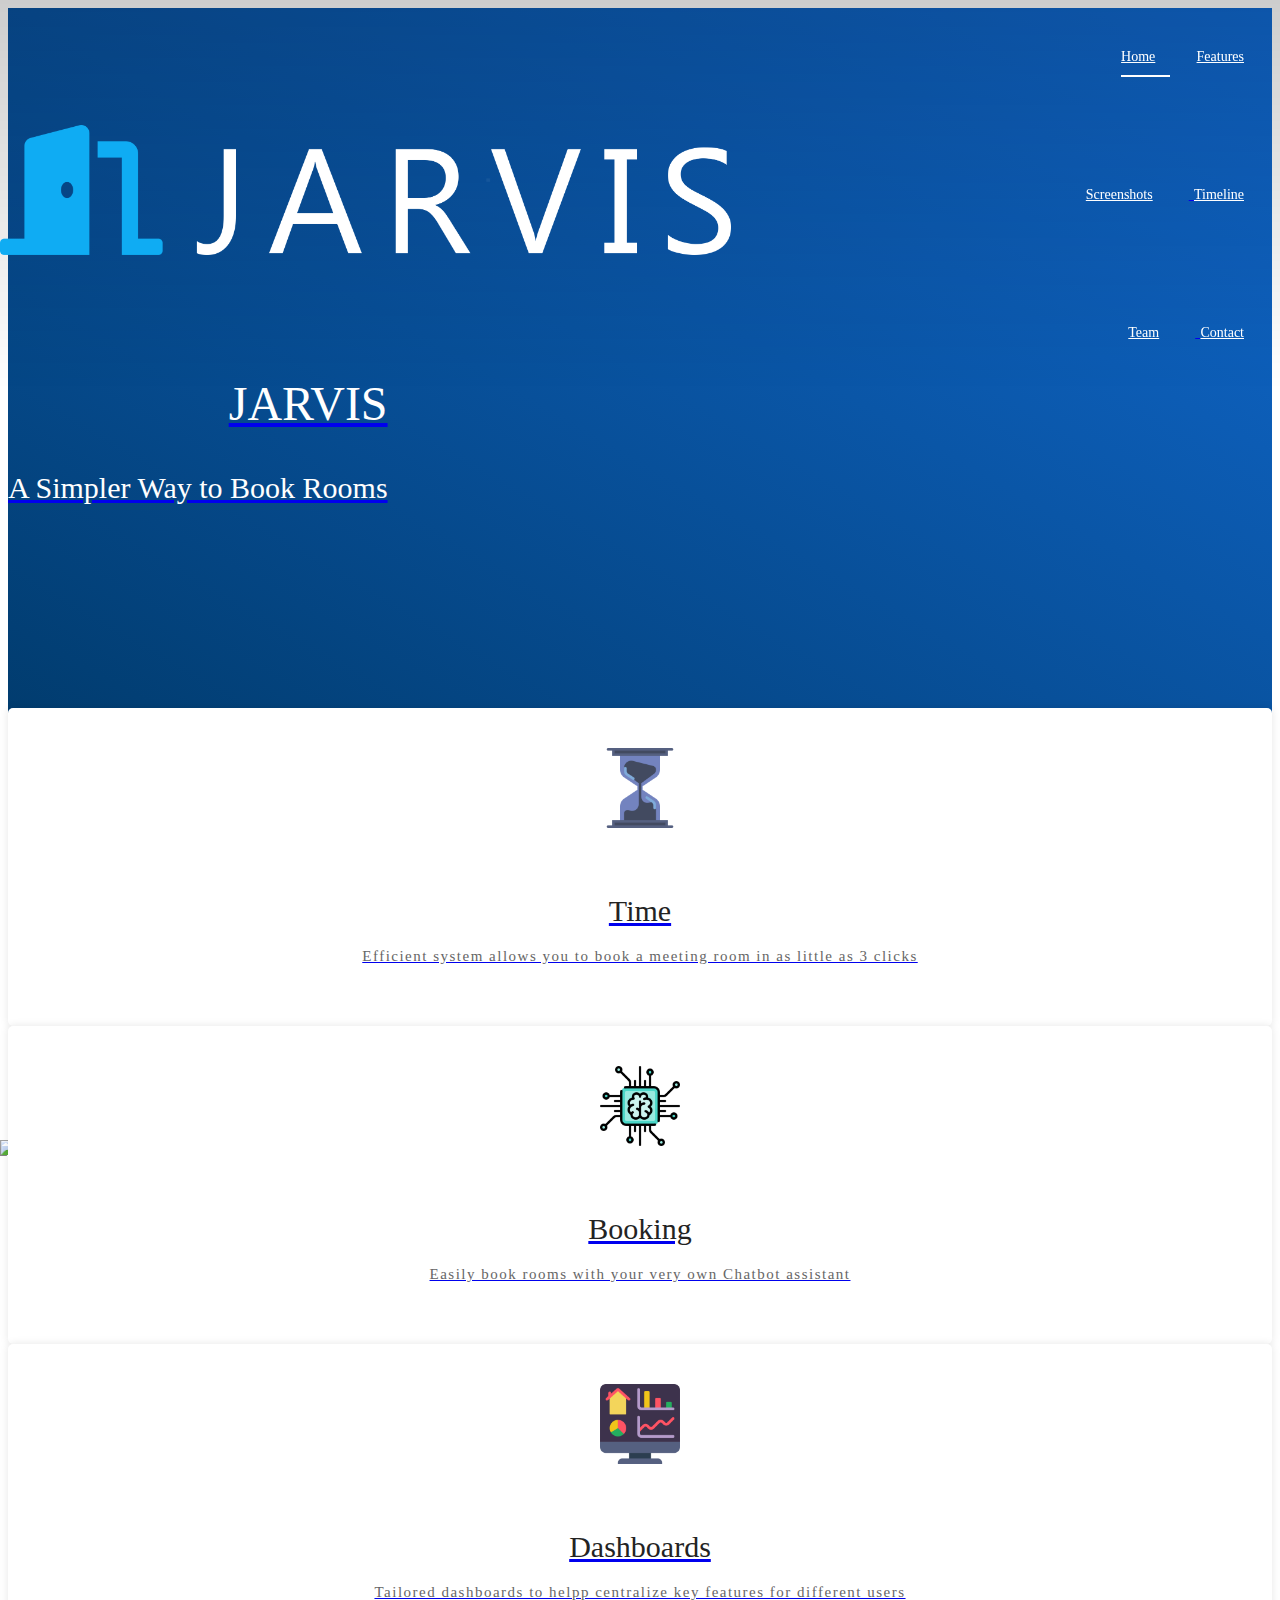
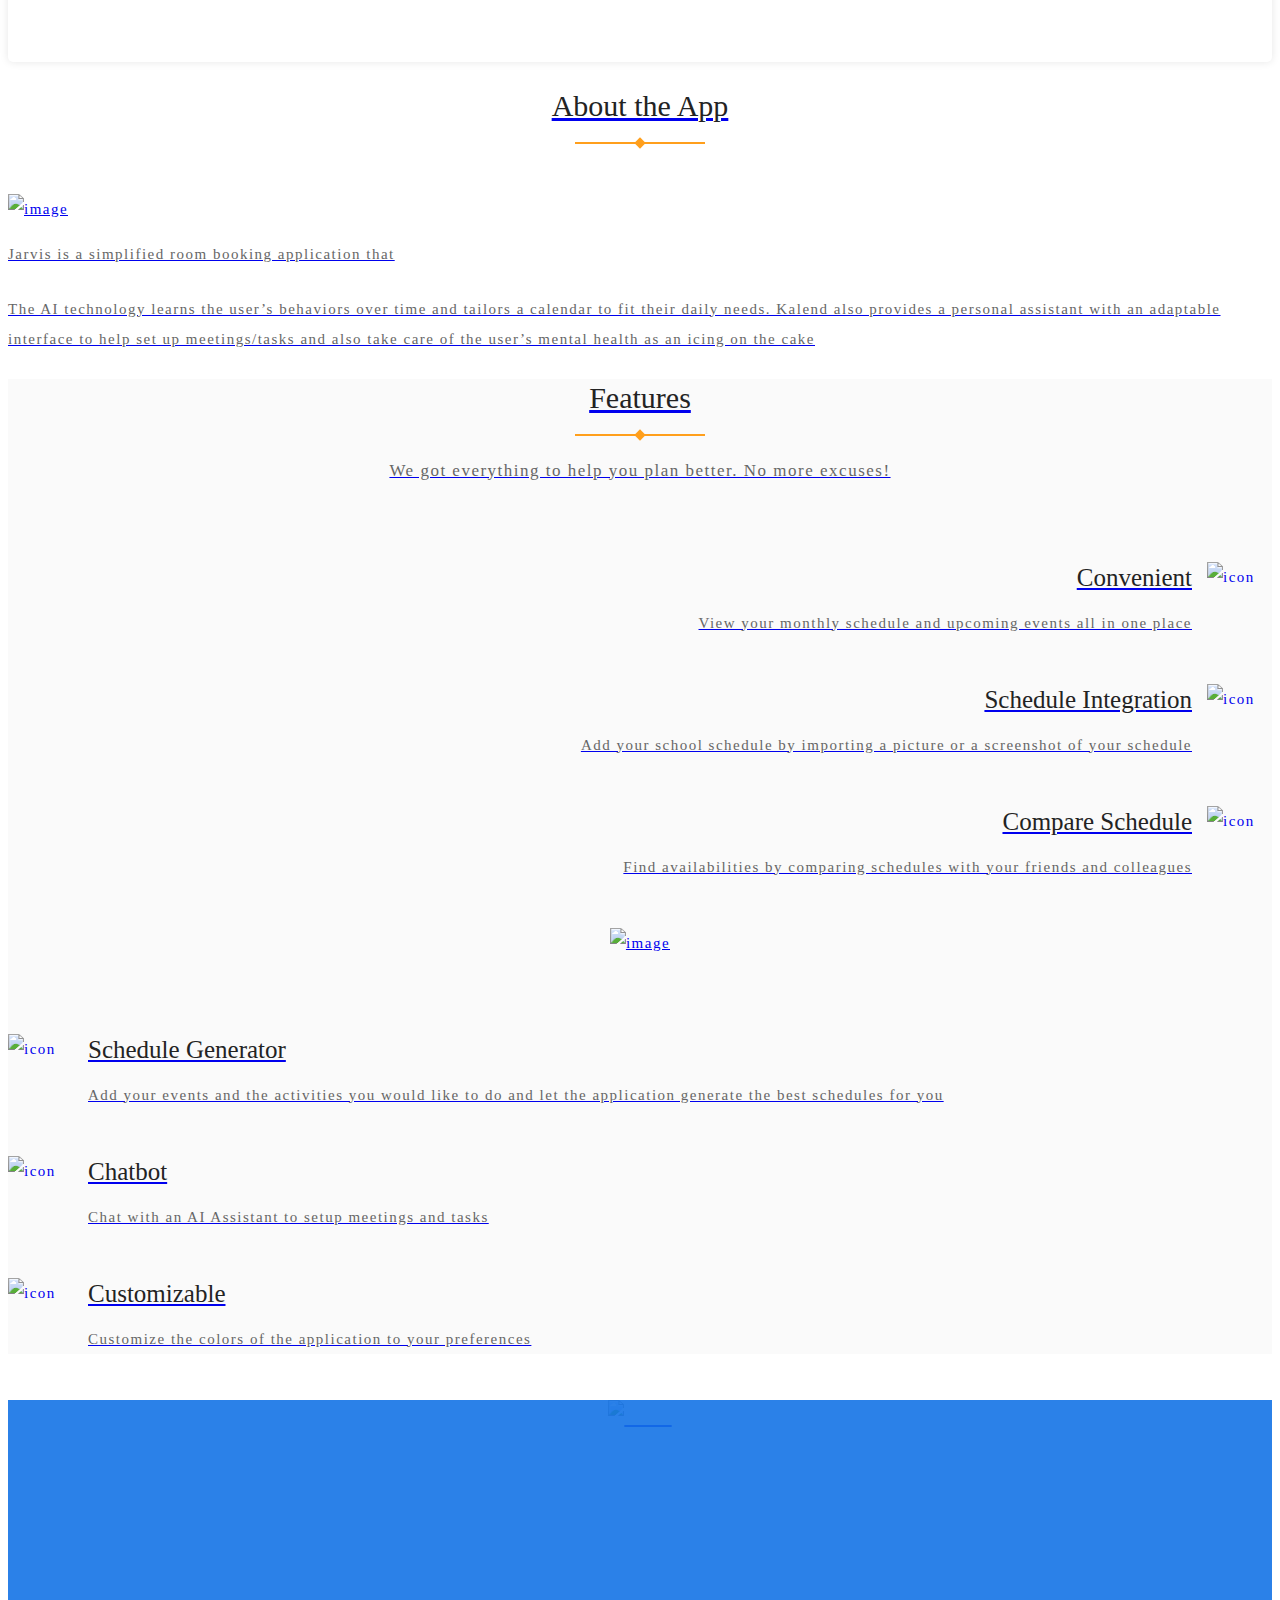
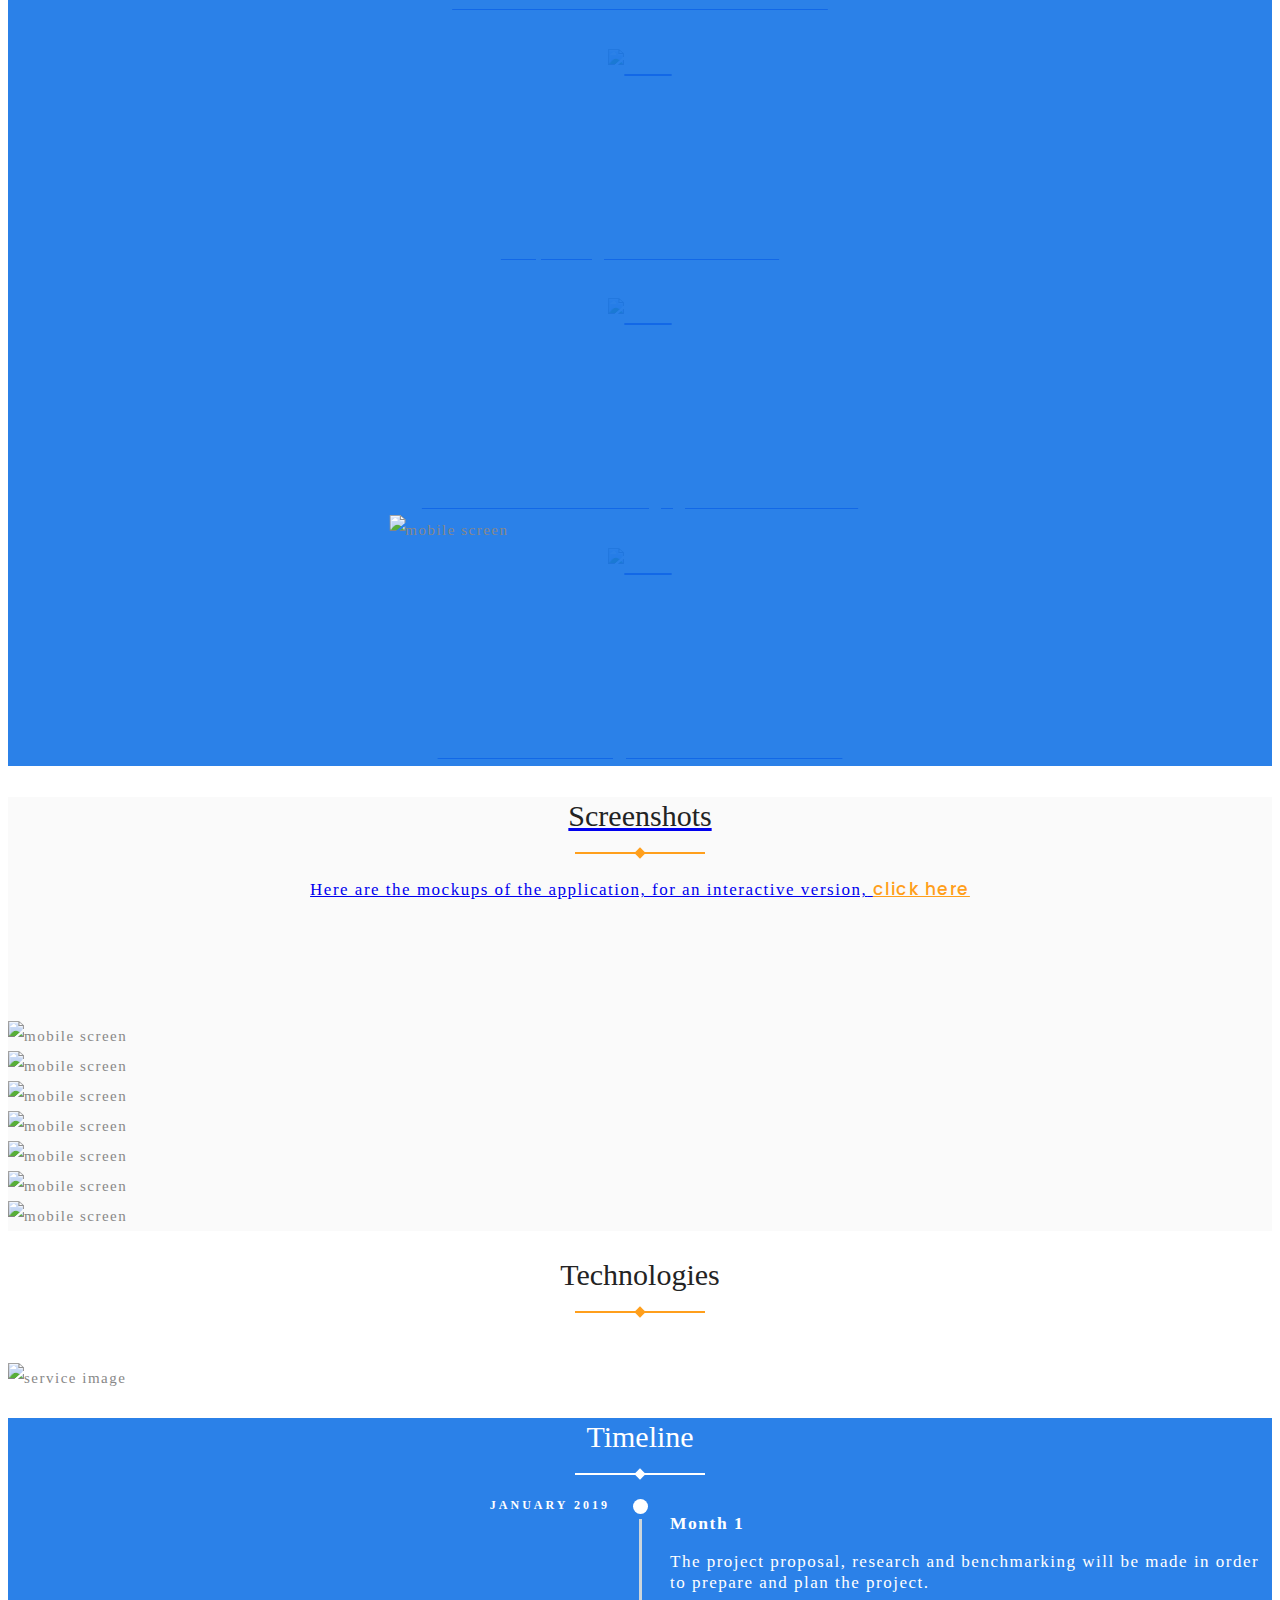
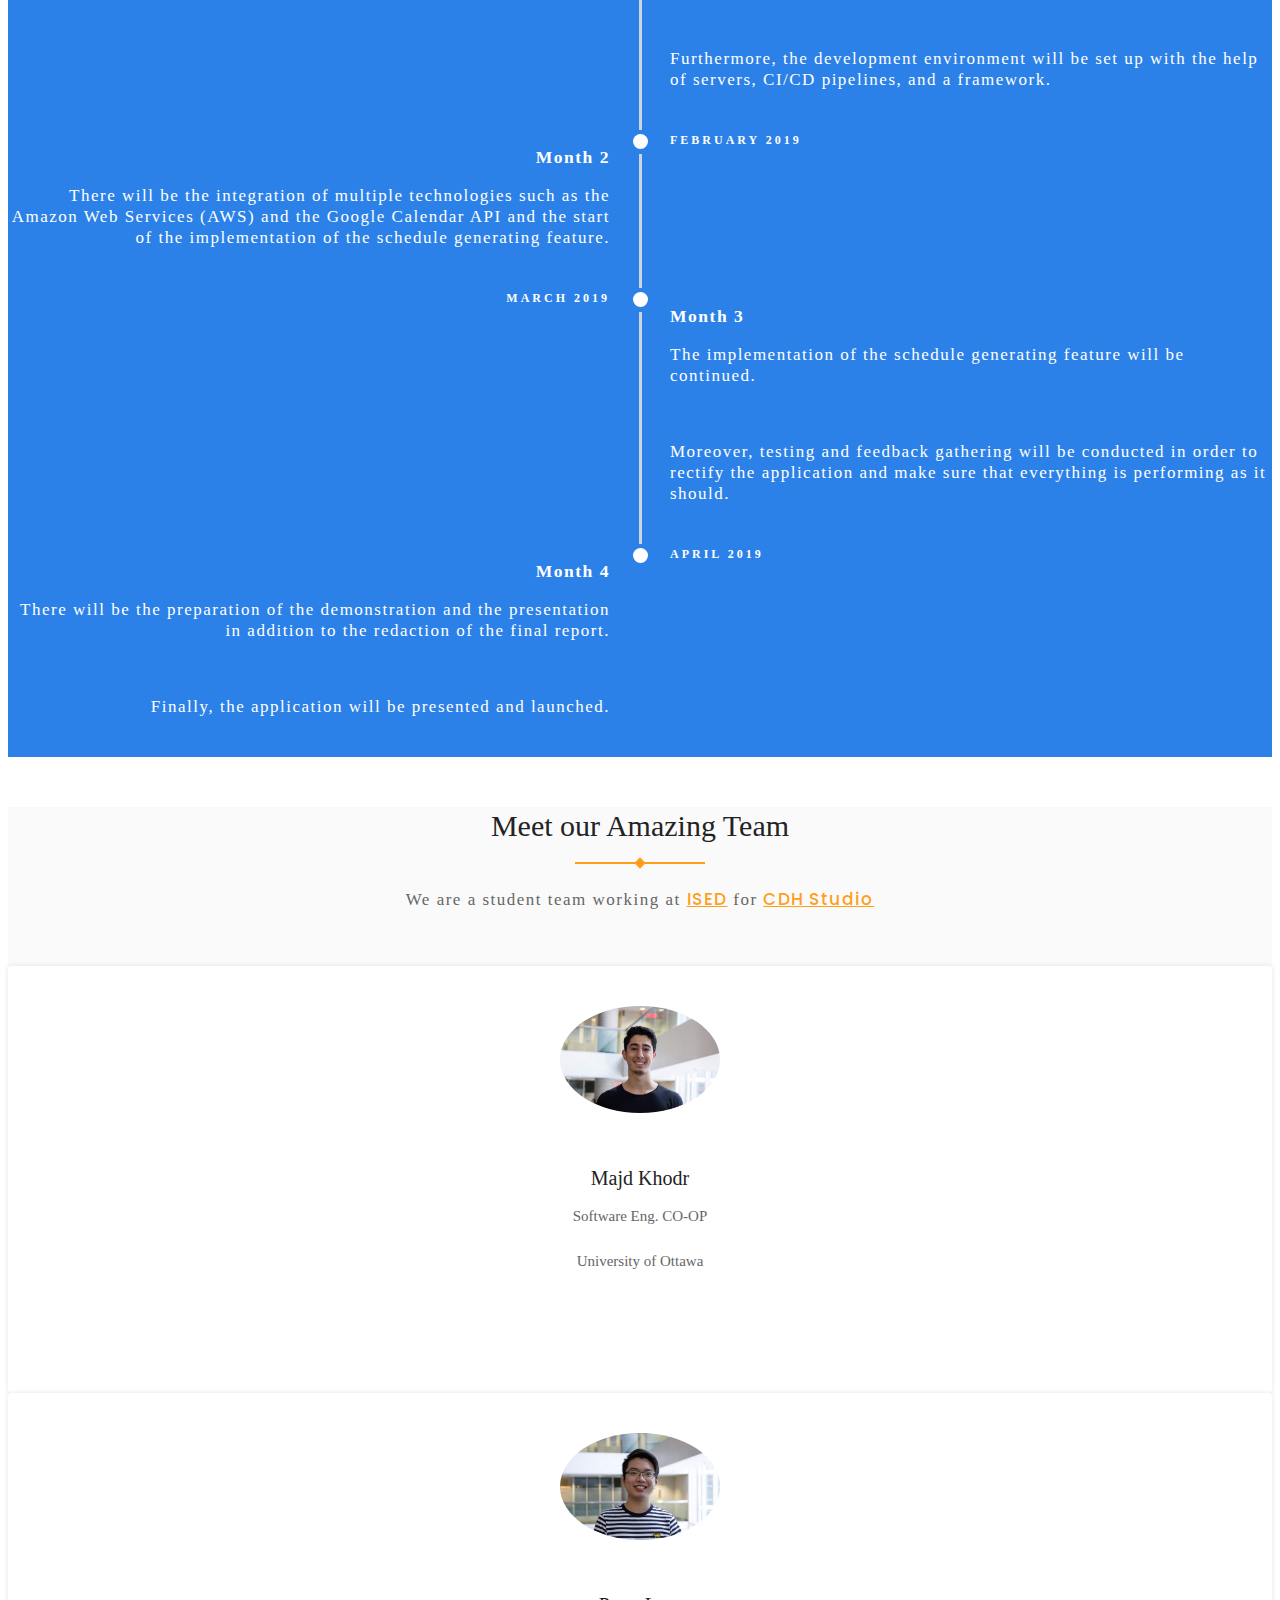
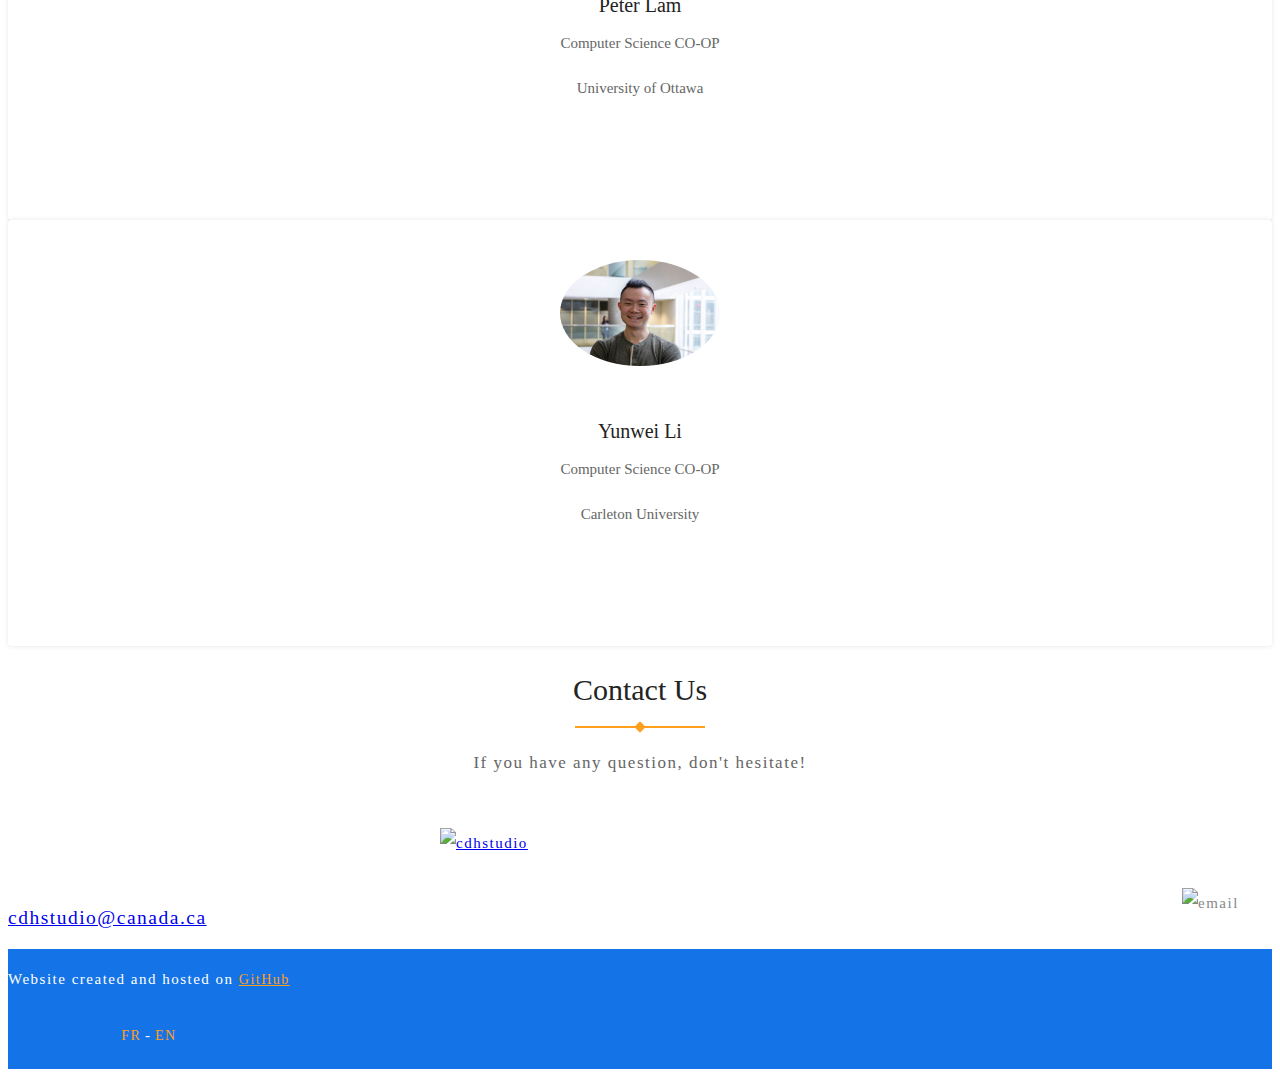
==== index.html @ 6617e6d1 "cleane dup code" ====
<!DOCTYPE html>
<html lang="en">

<head>
    <!--- Basic Page Needs  -->
    <meta charset="utf-8">
    <title>Jarvis</title>
    <meta http-equiv="X-UA-Compatible" content="IE=edge">
    <!-- Mobile Specific Meta  -->
    <meta name="viewport" content="width=device-width, initial-scale=1, maximum-scale=1">
    <!-- CSS -->
    <link rel="stylesheet" href="assets/css/bootstrap.min.css">
    <link rel="stylesheet" href="assets/css/jquery-ui.css">
    <link rel="stylesheet" href="assets/css/font-awesome.min.css">
    <link rel="stylesheet" href="assets/css/owl.carousel.min.css">
    <link rel="stylesheet" href="assets/css/slicknav.min.css">
    <link rel="stylesheet" href="assets/css/magnificpopup.css">
    <link rel="stylesheet" href="assets/css/jquery.mb.YTPlayer.min.css">
    <link rel="stylesheet" href="assets/css/typography.css">
    <link rel="stylesheet" href="assets/css/style.css">
    <link rel="stylesheet" href="assets/css/responsive.css">
    <!--[if IE]>
    <style>
        .header-area {
             background-color: #1473e6f0 !important;
        }
    </style>
    <![endif]-->
    <!-- Favicon -->
    <link rel="shortcut icon" type="image/png" href="assets/img/icon/favicon.ico">
    <!-- HTML5 Shim and Respond.js IE8 support of HTML5 elements and media queries -->
    <!-- WARNING: Respond.js doesn't work if you view the page via file:// -->
    <!--[if lt IE 9]>
        <script src="https://oss.maxcdn.com/libs/html5shiv/3.7.0/html5shiv.js"></script>
        <script src="https://oss.maxcdn.com/libs/respond.js/1.4.2/respond.min.js"></script>
        <![endif]-->
</head>

<body>
    <!-- preloader area start -->
    <div id="preloader">
        <div class="spinner"></div>
    </div>
    <!-- preloader area end -->
    
    <!-- header area start -->
    <header id="header">
        <div class="header-area">
            <div class="container">
                <div class="row">
                    <div class="menu-area">
                        <div class="col-md-3 col-sm-12 col-xs-12">
                            <div class="logo">
                                <a href="index.html"><img src="assets/img/icon/logo.png" alt="Jarvis"></a>
                            </div>
                        </div>
                        <div class="col-md-9 hidden-xs hidden-sm">
                            <div class="main-menu">
                                <nav class="nav-menu">
                                    <ul>
                                        <li class="active"><a href="#home">
                                            <span class="en">Home</span>
                                        </a></li>
                                        <li><a href="#feature">
                                            <span class="en">Features</span>
                                        </a></li>
                                        <li><a href="#screenshot">
                                            <span class="en">Screenshots</span>
                                        </li>
                                        <li><a href="#timeline">
                                            <span class="en">Timeline</span>
                                        </li>
                                        <li><a href="#team">
                                            <span class="en">Team</span>
                                        </li>
                                        <li><a href="#contact">
                                            <span class="en">Contact</span>
                                        </li>
                                    </ul>
                                </nav>
                            </div>
                        </div>
                        <div class="col-sm-12 col-xs-12 visible-sm visible-xs">
                            <div class="mobile_menu"></div>
                        </div>
                    </div>
                </div>
            </div>
        </div>
    </header>
    <!-- header area end -->

    <!-- slider area start -->
    <section class="slider-area" id="home">
        <div class="container">
            <div class="col-md-6 col-sm-6 hidden-xs">
                <div class="row">
                    <div class="slider-img">
                        <img src="assets/img/mobile/slider-left-img.png" alt="slider image">
                    </div>
                </div>
            </div>
            <div class="col-md-6 col-sm-6 col-xs-12">
                <div class="row">
                    <div class="slider-inner text-right">
                        <h2>JARVIS</h2>
                        <h5>
                            <span class="en">A Simpler Way to Book Rooms</span>
                        </h5>
                    </div>
                </div>
            </div>
        </div>
    </section>
    <!-- slider area end -->

    <!-- service area start -->
    <div class="service-area">
        <div class="container">
            <div class="row">
                <div class="col-md-4 col-sm-4 col-xs-12">
                    <div class="service-single">
                        <img src="assets/img/icon/time.png" alt="idea" width="80">
                        <h2>
                            <span class="en">Time</span>
                        </h2>
                        <p>
                            <span class="en">Efficient system allows you to book a meeting room in as little as 3 clicks</span>
                        </p>
                    </div>
                </div>
                <div class="col-md-4 col-sm-4 col-xs-12 col-6">
                    <div class="service-single">
                        <img src="assets/img/icon/chatbot.png" alt="chatbot" width="80">
                        <h2>
                            <span class="en">Booking</span>
                        </h2>
                        <p>
                            <span class="en">Easily book rooms with your very own Chatbot assistant</span>
                        </p>
                    </div>
                </div>
                <div class="col-md-4 col-sm-4 col-xs-12 col-6">
                    <div class="service-single" >
                        <img src="assets/img/icon/dashboard.png" alt="bell" width="80">
                        <h2>
                            <span class="en">Dashboards</span>
                        </h2>
                        <p>
                            <span class="en">Tailored dashboards to helpp centralize key features for different users</span>
                        </p>
                    </div>
                </div>
            </div>
        </div>
    </div>
    <!-- service area end -->

    <!-- about area start -->
    <div class="about-area ptb--100">
        <div class="container">
            <div class="section-title">
                <h2>
                    <span class="en">About the App</span>
                </h2>
            </div>
            <div class="row d-flex flex-center">
                <div class="col-md-6 col-sm-6 hidden-xs">
                    <div class="about-left-img">
                        <img src="assets/img/about/abt-left-img.png" alt="image">
                    </div>
                </div>

                <div class="col-md-6 col-sm-6 col-xs-12 d-flex flex-center">
                    <div class="about-content">
                        <p>
                            <span class="en">Jarvis is a simplified room booking application that </span>
                        </p>
                        <p>
                            <span class="en">The AI technology learns the user’s behaviors over time and tailors a calendar to fit their daily needs. Kalend also provides a personal assistant with an adaptable interface to help set up meetings/tasks and also take care of the user’s mental health as an icing on the cake</span>
                        </p>
                    </div>
                </div>
            </div>
        </div>
    </div>
    <!-- about area end -->

    <!-- feature area start -->
    <section class="feature-area bg-gray ptb--100" id="feature">
        <div class="container">
            <div class="section-title">
                <h2>
                    <span class="en">Features</span>
                </h2>
                <p>
                    <span class="en">We got everything to help you plan better. No more excuses!</span>
                </p>
            </div>
            <div class="row">
                <div class="col-md-4 col-sm-6 col-xs-12">
                    <div class="ft-content rtl">
                        <div class="ft-single">
                            <img src="assets/img/icon/feature/smartphone.png" alt="icon" width="65" height="65">
                            <div class="meta-content">
                                <h2>
                                    <span class="en">Convenient</span>
                                </h2>
                                <p>
                                    <span class="en">View your monthly schedule and upcoming events all in one place</span>
                                </p>
                            </div>
                        </div>
                        <div class="ft-single">
                            <img src="assets/img/icon/feature/notebook.png" alt="icon" width="65" height="65">
                            <div class="meta-content">
                                <h2>
                                    <span class="en">Schedule Integration</span>
                                </h2>
                                <p>
                                    <span class="en">Add your school schedule by importing a picture or a screenshot of your schedule</span>
                                </p>
                            </div>
                        </div>
                        <div class="ft-single">
                            <img src="assets/img/icon/feature/users.png" alt="icon" width="65" height="65">
                            <div class="meta-content">
                                <h2>
                                    <span class="en">Compare Schedule</span>
                                </h2>
                                <p>
                                    <span class="en">Find availabilities by comparing schedules with your friends and colleagues</span>
                                </p>
                            </div>
                        </div>
                    </div>
                </div>
                <div class="col-md-4 hidden-sm col-xs-12">
                    <div class="ft-screen-img">
                        <img src="assets/img/mobile/ft-screen-img.png" alt="image">
                    </div>
                </div>
                <div class="col-md-4 col-sm-6 col-xs-12">
                    <div class="ft-content">
                        <div class="ft-single">
                            <img src="assets/img/icon/feature/calendar.png" alt="icon" width="65" height="65">
                            <div class="meta-content">
                                <h2>
                                    <span class="en">Schedule Generator</span>
                                </h2>
                                <p>
                                    <span class="en">Add your events and the activities you would like to do and let the application generate the best schedules for you</span>
                                </p>
                            </div>
                        </div>
                        <div class="ft-single">
                            <img src="assets/img/icon/feature/user.png" alt="icon" width="65" height="65">
                            <div class="meta-content">
                                <h2>Chatbot</h2>
                                <p>
                                    <span class="en">Chat with an AI Assistant to setup meetings and tasks</span>
                                </p>
                            </div>
                        </div>
                        <div class="ft-single">
                            <img src="assets/img/icon/feature/edit.png" alt="icon" width="65" height="65">
                            <div class="meta-content">
                                <h2>
                                    <span class="en">Customizable</span>
                                </h2>
                                <p>
                                    <span class="en">Customize the colors of the application to your preferences</span>
                                </p>
                            </div>
                        </div>
                    </div>
                </div>
            </div>
        </div>
    </section>
    <!-- feature area end -->

    <!-- achivement area start -->
    <div class="achivement-area ptb--100">
        <div class="container">
            <div class="row">
                <div class="col-md-3 col-sm-3 col-xs-12">
                    <div class="ach-single">
                        <div class="icon"><img src="assets/img/icon/sad-emotion.png" alt="icon" width="70" height="70"></div>
                        <p><span class="counter">80</span>%</p>
                        <h5>
                            <span class="en">of students feel overwhelmed about the workload</span>
                        </h5>
                    </div>
                </div>
                <div class="col-md-3 col-sm-3 col-xs-12">
                    <div class="ach-single">
                        <div class="icon"><img src="assets/img/icon/working-on-laptop.png" alt="icon" width="70" height="70"></div>
                        <p><span class="counter">65</span>%</p>
                        <h5>
                            <span class="en">find planning their schedule difficult</span>
                        </h5>
                    </div>
                </div>
                <div class="col-md-3 col-sm-3 col-xs-12">
                    <div class="ach-single">
                        <div class="icon"><img src="assets/img/icon/going-to-work.png" alt="icon" width="70" height="70"></div>
                        <p><span class="counter">88</span>%</p>
                        <h5>
                            <span class="en">of students have trouble managing a school/work balance</span>
                        </h5>
                    </div>
                </div>
                <div class="col-md-3 col-sm-3 col-xs-12">
                    <div class="ach-single">
                        <div class="icon"><img src="assets/img/icon/meeting-with-a-friend.png" alt="icon" width="70" height="70"></div>
                        <p><span class="counter">72</span>%</p>
                        <h5>
                            <span class="en">find it difficult to manage a school/social life balance</span>
                        </h5>
                    </div>
                </div>
            </div>
        </div>
    </div>
    <!-- achivement area end -->

    <!-- screen slider area start -->
    <section class="screen-area bg-gray ptb--100" id="screenshot">
        <div class="container">
            <div class="section-title">
                <h2>
                    <span class="en">Screenshots</span>
                </h2>
                <p>
                    <span class="en">Here are the mockups of the application, for an interactive version,</span>
                    <a style="font-size: 17px;font-family: 'Poppins', sans-serif;   
                    color: #ff9f1c;" target="_blank" href="https://xd.adobe.com/view/be58e6ad-f437-4fe1-7b0b-03dc4ed063d1-c869/">
                        <span class="en">click here</span>
                    </a>
                </p>
            </div>
            <img class="screen-img" src="assets/img/mobile/screen-slider.png" alt="mobile screen">
            <div class="screen-slider owl-carousel">
                <div class="single-screen">
                    <img src="assets/img/mobile/screen-slider/screen1.jpg" alt="mobile screen">
                </div>
                <div class="single-screen">
                    <img src="assets/img/mobile/screen-slider/screen2.jpg" alt="mobile screen">
                </div>
                <div class="single-screen">
                    <img src="assets/img/mobile/screen-slider/screen3.jpg" alt="mobile screen">
                </div>
                <div class="single-screen">
                    <img src="assets/img/mobile/screen-slider/screen4.jpg" alt="mobile screen">
                </div>
                <div class="single-screen">
                    <img src="assets/img/mobile/screen-slider/screen5.jpg" alt="mobile screen">
                </div>
                <div class="single-screen">
                    <img src="assets/img/mobile/screen-slider/screen6.jpg" alt="mobile screen">
                </div>
                <div class="single-screen">
                    <img src="assets/img/mobile/screen-slider/screen7.jpg" alt="mobile screen">
                </div>
            </div>
        </div>
    </section>
    <!-- screen slider area end -->
    
    <!-- technologies area start -->
     <section class="team-area ptb--100" id="tech">
        <div class="container">
            <div class="section-title">
                <h2>Technologies</h2>
            </div>
            
            <img src="assets/img/technologies/teck-stack.png" alt="service image">
        </div>
    </section>
    <!-- technologies area end -->

    <!-- timeline area start -->
     <section class="call-to-action ptb--100" id="timeline">
        <div class="container">
            <div class="section-title">
                <h2>
                    <span class="en">Timeline</span>
                </h2>
                <div class="row example-centered">
                    <div class="col-xs-10 col-xs-offset-1 col-sm-8 col-sm-offset-2">
                        <ul class="timeline timeline-centered">
                            <li class="timeline-item">
                                <div class="timeline-info">
                                    <span>
                                        <span class="en">January 2019</span>
                                    </span>
                                </div>
                                <div class="timeline-marker"></div>
                                <div class="timeline-content">
                                    <h3 class="timeline-title">
                                        <span class="en">Month 1</span>
                                    </h3>
                                    <p>
                                        <span class="en">The project proposal, research and benchmarking will be made in order to prepare and plan the project.</span>
                                    </p>
                                    <br>
                                    <p>
                                        <span class="en">Furthermore, the development environment will be set up with the help of servers, CI/CD pipelines, and a framework.</span>
                                    </p>
                                </div>
                            </li>
                            <li class="timeline-item">
                                <div class="timeline-info">
                                    <span>
                                        <span class="en">February 2019</span>
                                    </span>
                                </div>
                                <div class="timeline-marker"></div>
                                <div class="timeline-content">
                                    <h3 class="timeline-title">
                                        <span class="en">Month 2</span>
                                    </h3>
                                    <p>
                                        <span class="en">There  will  be  the  integration  of  multiple  technologies such  as  the Amazon Web Services (AWS) and the Google Calendar API and the start of the implementation of the schedule generating feature.</span>
                                    </p>
                                </div>
                            </li>
                            <li class="timeline-item">
                                <div class="timeline-info">
                                    <span>
                                        <span class="en">March 2019</span>
                                    </span>
                                </div>
                                <div class="timeline-marker"></div>
                                <div class="timeline-content">
                                    <h3 class="timeline-title">
                                        <span class="en">Month 3</span>
                                    </h3>
                                    <p>
                                        <span class="en">The implementation of the schedule generating feature will be continued.</span>
                                    </p>
                                    <br>
                                    <p>
                                        <span class="en">Moreover, testing and feedback gathering will be conducted in order to rectify the application and make sure that everything is performing as it should.</span>
                                    </p>
                                </div>
                            </li>
                            <li class="timeline-item">
                                <div class="timeline-info">
                                    <span>
                                        <span class="en">April 2019</span>
                                    </span>
                                </div>
                                <div class="timeline-marker"></div>
                                <div class="timeline-content">
                                    <h3 class="timeline-title">
                                        <span class="en">Month 4</span>
                                    </h3>
                                    <p>
                                        <span class="en">There will be the preparation of the demonstration and the presentation in addition to the redaction of the final report.</span>
                                    </p>
                                    <br>
                                    <p>
                                        <span class="en">Finally, the application will be presented and launched.</span>
                                    </p>
                                </div>
                            </li>
                        </ul>
                    </div>
                </div>
            </div>
        </div>
    </section>
    <!-- timeline area end -->
    
    <!-- team area start -->
    <section class="team-area bg-gray ptb--100" id="team">
        <div class="container">
            <div class="section-title">
                <h2>
                    <span class="en">Meet our Amazing Team</span>
                </h2>
                <p style="padding-bottom: 2em">
                    <span class="en">We are a student team working at </span>
                    <a href="https://www.ic.gc.ca/eic/site/icgc.nsf/eng/home">ISED</a>
                    <span class="en">for</span>
                    <a href="https://cdhstudio.ca/">CDH Studio</a>
                </p>
            </div>
            <div class="row">
                <div class="col-md-4 col-sm-6 col-xs-12 col-6">
                    <div class="single-team">
                        <div class="team-thumb">
                            <img src="assets/img/team/Majd.jpg" alt="image">
                        </div>
                        <h4>Majd Khodr</h4>
                        <span>
                            <span class="en">Software Eng. CO-OP</span>
                        </span>
                        <p>
                            <span class="en">University of Ottawa</span>
                        </p>
                        <ul class="tst-social">
                            <li><a href="https://www.linkedin.com/in/majd-khodr-6aa383152/"><i class="fa fa-linkedin"></i></a></li>              
                        </ul>
                    </div>
                </div>
                <div class="col-md-4 col-sm-6 col-xs-12 col-6">
                    <div class="single-team">
                        <div class="team-thumb">
                            <img src="assets/img/team/Peter.jpg" alt="image">
                        </div>
                        <h4>Peter Lam</h4>
                        <span>
                            <span class="en">Computer Science CO-OP</span>
                        </span>
                        <p>
                            <span class="en">University of Ottawa</span>
                        </p>
                        <ul class="tst-social">
                            <li><a href="https://www.linkedin.com/in/peter-lam-612a00138/"><i class="fa fa-linkedin"></i></a></li>     
                        </ul>
                    </div>
                </div>
                <div class="col-md-4 col-sm-6 col-xs-12 col-6">
                    <div class="single-team">
                        <div class="team-thumb">
                            <img src="assets/img/team/Li.jpg" alt="image">
                        </div>
                        <h4>Yunwei Li</h4>
                        <span>
                            <span class="en">Computer Science CO-OP</span>
                        </span>
                        <p>
                            <span class="en">Carleton University</span>
                        </p>
                        <ul class="tst-social">
                            <li><a href="https://www.linkedin.com/in/yunwei-li-b27667106/"><i class="fa fa-linkedin"></i></a></li> 
                        </ul>
                    </div>
                </div>
            </div>
        </div>
    </section>
    <!-- team area end -->

    <!-- contact area start -->
    <section class="contact-area ptb--100" id="contact">
        <div class="container">
            <div class="section-title">
                <h2>
                    <span class="en">Contact Us</span>
                </h2>
                <p>
                    <span class="en">If you have any question, don't hesitate!</span>
                </p>
            </div>
            <div class="row">
                <div class="col-md-6 col-sm-12 col-xs-12 col-12">
                    <a href="https://cdhstudio.ca/"><img class="center-logo" src="assets/img/cdhlogo.png" alt="cdhstudio" width="400"></a>
                </div>
                <div class="col-md-2 col-sm-4 col-xs-4 col 4">
                    <img src="assets/img/icon/message.png" alt="email" width="90" class="email-icon">
                </div>
                <div class="col-md-4 col-sm-8 col-xs-8 col 8">
                    <span class="email-span-height"><a href="mailto:cdhstudio@canada.ca" class="email-span-font">cdhstudio@canada.ca</a></span>
                </div>
                
            </div>
        </div>
    </section>
    <!-- contact area end -->

    <!-- footer area start -->
    <footer>
        <div class="footer-area">
            <div class="container">
                <p>
                    <span class="en">Website created and hosted on</span>
                    <i class="fa fa-github"></i>
                  </span> <a href="https://github.com/BenJeau/benjeau.github.io">GitHub</a></p>
                  <p style="color:#ffffff !important">
                  <a class="nav-link" id="frTrig">FR</a>-<a class="nav-link" id="enTrig">EN</a>
                </p>
                </p>
            </div>
        </div>
    </footer>
    <!-- footer area end -->

    <!-- Scripts -->
    <script type="text/javascript" src="assets/js/jquery-3.2.0.min.js"></script>
    <script type="text/javascript" src="assets/js/jquery-ui.js"></script>
    <script type="text/javascript" src="assets/js/bootstrap.min.js"></script>
    <script type="text/javascript" src="assets/js/jquery.slicknav.min.js"></script>
    <script type="text/javascript" src="assets/js/owl.carousel.min.js"></script>
    <script type="text/javascript" src="assets/js/magnific-popup.min.js"></script>
    <script type="text/javascript" src="assets/js/counterup.js"></script>
    <script type="text/javascript" src="assets/js/jquery.waypoints.min.js"></script>
    <script type="text/javascript" src="assets/js/jquery.mb.YTPlayer.min.js"></script>
    <script type="text/javascript" src="assets/js/theme.js"></script>
    <script type="text/javascript" src="assets/js/index.js"></script>
</body>

</html>
---- assets/css/style.css ----
/*-----------------------------------------------------------------------------------

    Template Name: Zeedapp
    Template URI: 
    Description: Zeedapp || App Landing Html Template
    Author: Rashadul Islam
    Author URI: http://rashadulislam.com/
    Version: 1.0

-----------------------------------------------------------------------------------
    
    CSS INDEX
    ===================
  
    1. Theme default CSS
    2. Home Page
        2.1 Header Area
        2.2 Slider Area
        2.3 Service Area
        2.4 About Area
        2.5 Feature Area
        2.6 Achivement Area
        2.7 Screen Area
        2.8 Testimonial Area
        2.9 Video Area
       2.10 Pricing Area
       2.11 Team Area
       2.12 Call To Action
       2.13 Blog Post
       2.14 Clinet Area
       2.15 Contact Area


-----------------------------------------------------------------------------------*/


/*----------------------------------------*/


/*  1. Theme default CSS
/*----------------------------------------*/


/*google font*/

@import url('https://fonts.googleapis.com/css?family=Poppins:300,400,500,600,700,800,900');

.clear {
    clear: both
}

::-moz-selection {
    background: #00b0ff;
    color: #fff;
    text-shadow: none;
}

::selection {
    background: #00b0ff;
    color: #fff;
    text-shadow: none;
}

.no-mar {
    margin: 0!important;
}

.no-pad {
    padding: 0!important;
}

.no-top-pad {
    padding-top: 0!important;
}

.text-left {
    text-align: left;
}

.text-center {
    text-align: center;
}

.text-right {
    text-align: right;
}

.bg-theme {
    background-color: #ef525b;
}

.bg-gray {
    background-color: #fafafa;
}

*,
*:before,
*:after {
    -moz-box-sizing: border-box;
    -webkit-box-sizing: border-box;
    box-sizing: border-box;
}

*:focus {
    outline: 0;
}

html {
    font-size: 62.5%;
    -webkit-font-smoothing: antialiased;
}

body {
    background: #fff;
    font-weight: normal;
    font-size: 15px;
    letter-spacing: 1.5px;
    color: #888;
    line-height: 30px;
    -webkit-font-smoothing: antialiased;
    /* Fix for webkit rendering */
    -webkit-text-size-adjust: 100%;
}

img {
    max-width: 100%;
    height: auto;
}

button,
input,
textarea {
    letter-spacing: 1px;
}


/*==========================
2.1 Header Area
===========================*/
.header-area {
    position: fixed;
    display:block;
    left: 0;
    top: 0;
    width: 100%;
    z-index: 998;
    background-image: linear-gradient( 0deg, #ffffff00, #00000032);
    transition: box-shadow 400ms linear;
    box-shadow: none;
}

.header-area.scrolled {
    transition: box-shadow 400ms linear;
    transition: background-color 400ms linear;
    background-color: #535353;
    box-shadow: 0 4px 8px 0 rgba(0, 0, 0, 0.2);
  }

.menu-area {
    display: flex;
    align-items: center;
}

.logo {}

.logo a {
    display: inline-block;
}

.logo a img {
    max-height: 100%;
    width: 70%;
    height: 80%
}

.main-menu {
    text-align: right;
}

.main-menu nav ul {}

.main-menu nav ul li {
    display: inline-block;
}

.main-menu nav ul li a {
    display: block;
    font-size: 14px;
    font-weight: 400;
    color: #fff;
    letter-spacing: 0;
    padding: 27px 36px;
    position: relative;
    padding-left: 0;
}

.main-menu nav ul li a:before {
    content: '';
    position: absolute;
    left: 0;
    bottom: 22px;
    height: 2px;
    width: 0%;
    background-color: #fff;
    -webkit-transition: all 0.3s ease 0s;
    -o-transition: all 0.3s ease 0s;
    transition: all 0.3s ease 0s;
}

.main-menu nav ul li:hover a:before,
.main-menu nav ul li.active a:before {
    width: 70%;
}


/*dropdown menu area start*/

.mobile_menu {}
.slicknav_menu .slicknav_menutxt {
    display: none;
}

.slicknav_menu {
    background: transparent;
    margin-top: 21px;
}

.slicknav_menu .slicknav_icon-bar {
    height: 2px;
    width: 19px;
    margin: 3px 0px;
    -webkit-transition: all 0.3s ease 0s;
    transition: all 0.3s ease 0s;
}

.slicknav_btn {
    background-color: transparent;
    position: relative;
    margin-top: -51px;
}

.slicknav_menu .slicknav_open .slicknav_icon-bar:nth-child(2) {
    opacity: 0;
    -ms-filter: "progid:DXImageTransform.Microsoft.Alpha(Opacity=0)";
}

.slicknav_menu .slicknav_open .slicknav_icon-bar:nth-child(1) {
    -webkit-transform: rotate(45deg) translate(1px, 7px);
    transform: rotate(45deg) translate(1px, 7px);
}

.slicknav_menu .slicknav_open .slicknav_icon-bar:nth-child(3) {
    -webkit-transform: rotate(-45deg) translateY(-6px);
    transform: rotate(-45deg) translateY(-6px);
}

.slicknav_menu {
    margin-top: 0;
}

.slicknav_nav {
    background: #ffffff50;
    margin: 10px;
    padding: 6px 0px;
}

.slicknav_nav a:hover {
    background: #fefefe none repeat scroll 0 0;
    border-radius: 0;
}

.slicknav_nav a {
    font-size: 14px;
    letter-spacing: 0.01em;
}

/*==========================
END Header Area
===========================*/

/*==========================
2.2 Slider Area
===========================*/

.slider-area {
    display: flex;
    align-items: center;
    height: 800px;
    background: #003968 ;
    padding-top: 80px;
    background-image: linear-gradient( 30deg, #003968 , #1473e6d9);
}

.slider-img {
    animation: MoveDown 1s;
    position: absolute;
    left: 0;
    bottom: -270px;
    animation: MoveUpDown 5s infinite;
}

.slider-img:hover {
}

@keyframes MoveUp {
    from {
        bottom: -270px;
    }
    to {
      bottom: -250px;
    }
  }

  @keyframes MoveDown {
    from {
        bottom: -250px;
    }
    to {
      bottom: -270px;
    }
  }
  @keyframes MoveUpDown {
    0%, 100% {
        bottom: -250px;
    }
    75% {
      bottom: -270px;
    }
  }
.slider-img img {
    max-height: 100%;
}

.slider-inner {}

.slider-inner h2 {
    font-size: 48px;
    font-weight: 500;
    color: #fff;
    letter-spacing: 0;
    line-height: 49px;
}

.slider-inner h5 {
    font-size: 30px;
    font-weight: 500;
    color: #fff;
    letter-spacing: 0;
    line-height: 39px;
    margin-bottom: 50px;
    margin-top: 5px;
}

.slider-inner a {
    display: inline-block;
    position: relative;
    height: 60px;
    width: 270px;
    background: transparent;
    border: 2px solid #fff;
    border-radius: 30px;
    text-align: center;
    line-height: 56px;
    color: #fff;
    font-size: 20px;
    font-weight: 400;
    letter-spacing: 0;
}

.slider-inner a i {
    position: absolute;
    left: 16px;
    top: 6px;
    height: 44px;
    width: 44px;
    border: 2px solid #fff;
    border-radius: 50%;
    line-height: 40px;
    font-size: 16px;
    padding-left: 2px;
}


/*with-gradiant*/
.with-gradiant{
    position: relative;
}
.with-gradiant:before{
    content: '';
    position: absolute;
    left: 0;
    top: 0;
    height: 100%;
    width: 100%;
    opacity: 0.8;
    background: rgba(0, 0, 0, 0) linear-gradient(90deg, #ffdc57, #1473E6) repeat scroll 0 0;
}
.full-opacity:before{
    opacity: 1;
    background: rgba(0, 0, 0, 0) linear-gradient(90deg, #ffdc57, #1473E6) repeat scroll 0 0;
}
.warm-canvas{
    background: rgba(0, 0, 0, 0) linear-gradient(90deg, #ffdc57, #1473E6) repeat scroll 0 0;
}
canvas.worms.sketch{
    max-width: 100%;
}


/*===========================
END Slider Area
===========================*/
.nav-link {
    padding:0.25em;
    padding-top: 0.75em;
    display: inline-block;
    color: #fff;
    font-size: 14px;
}

.nav-link.active {
    color: #fff;
}

.nav-link:hover {
    cursor: pointer;
    color: #fff;
}

/*===========================
2.3 Service Area
===========================*/

.service-area {
    position: relative;
    margin-top: -100px;
    background-color: transparent;
}

.service-single {
    padding: 40px 40px;
    background: #fff;
    border-radius: 5px;
    text-align: center;
    box-shadow: 0px 0px 8px rgba(0, 0, 0, 0.1);
}

.service-single img {
    max-width: 150px;
    margin-bottom: 33px;
}

.service-single h2 {
    font-size: 30px;
    font-weight: 500;
    color: #232323;
    letter-spacing: 0;
    margin-bottom: 10px;
}

.service-single p {
    font-weight: 500;
    color: #666666;
    font-size: 15px;
}


/*===========================
END Service Area
===========================*/


/*===========================
2.4 About Area
===========================*/

.about-area {}

.section-title {
    text-align: center;
    margin-bottom: 50px;
}

.section-title h2 {
    font-size: 30px;
    font-weight: 500;
    color: #232323;
    letter-spacing: 0;
    line-height: 37px;
    position: relative;
    margin-bottom: 20px;
    padding-bottom: 20px;
}

.section-title.text-white h2{
    color: #fff;
}

.section-title h2:before {
    content: '';
    position: absolute;
    left: 0;
    bottom: 0;
    height: 2px;
    width: 130px;
    background-color: #ff9f1c;
    left: calc(50% - 65px);
}

.section-title.text-white h2:before{
    background-color: #fff;
}

.section-title h2:after {
    content: '';
    position: absolute;
    left: 0;
    bottom: -3px;
    height: 8px;
    width: 8px;
    background-color: #ff9f1c;
    left: calc(50% - 4px);
    -webkit-transform: rotate(45deg);
    -ms-transform: rotate(45deg);
    -o-transform: rotate(45deg);
    transform: rotate(45deg);
}

.section-title.text-white h2:after{
    background-color: #fff;
}

.section-title p {
    font-size: 17px;
    font-weight: 500;
    color: #666666;
}
.section-title.text-white p{
    color: #fff;
}
.about-left-img {}

.about-left-img img {
    max-width: 100%;
}

.about-content {}

.about-content p {
    color: #666666;
    margin-bottom: 25px;
}


/*===========================
END About Area
===========================*/


/*===========================
2.5 Feature Area
===========================*/

.feature-area {}

.ft-content {
    margin-top: 76px;
}

.ft-single {
    margin-bottom: 46px;
}

.ft-single img {
    float: left;
    margin-right: 15px;
}

.ft-content.rtl img {
    float: right;
    margin-left: 15px;
    margin-right: 0;
}

.ft-content.rtl .meta-content {
    text-align: right;
}

.ft-single h2 {
    font-size: 25px;
    font-weight: 500;
    color: #232323;
    letter-spacing: 0;
    line-height: 31px;
    margin-bottom: 8px;
}

.ft-single p {
    color: #666666;
}

.ft-screen-img {
    text-align: center;
}

.ft-screen-img img {
    max-width: 100%;
}



/*===========================
END Feature Area
===========================*/


/*===========================
2.6 Achivement Area
===========================*/

.achivement-area {
    position: relative;
    background: url(../img/bg/ach-bg-img.jpg) center center/cover no-repeat;
}

.achivement-area:before {
    content: '';
    position: absolute;
    left: 0;
    top: 0;
    height: 100%;
    width: 100%;
    background-color: rgba(20, 115, 230,0.9);
}

.ach-single {
    text-align: center;
}

.ach-single .icon {
    font-size: 24px;
    color: #fff;
    margin-bottom: 35px;
}

.ach-single>p,
.ach-single>span {
    font-size: 41px;
    font-weight: 700;
    color: #fff;
    letter-spacing: 0;
    display: inline-block;
    margin-bottom: 20px;
}

.ach-single h5 {
    font-size: 19px;
    font-weight: 400;
    color: #fff;
    letter-spacing: 0;
}



/*===========================
END Achivement Area
===========================*/


/*===========================
2.7 Screen Area
===========================*/

.screen-area {
    position: relative;
}

.screen-area img.screen-img {
    position: absolute;
    left: 50.3%;
    bottom: 149px;
    width: 509px;
    height: 567px;
    z-index: 111;
    transform: translateX(-50%);
}

.screen-slider {
    margin-top: 116px;
}

.screen-slider .owl-dots {
    text-align: center;
    margin-top: 130px;
}

.screen-slider .owl-dots .owl-dot {
    height: 15px;
    width: 15px;
    border: 1px solid #1473E6;
    border-radius: 50%;
    display: inline-block;
    margin: 0px 2px;
    -webkit-transition: all 0.3s ease 0s;
    -o-transition: all 0.3s ease 0s;
    transition: all 0.3s ease 0s;
}

.screen-slider .owl-dots .active {
    background-color: #1473E6;
}


/*===========================
END Screen Area
===========================*/


/*===========================
2.8 Testimonial Area
===========================*/

.testimonial-area {}

.testimonial-slider {}

.single-tst {
        text-align: center;
    border: 2px solid #ffffff;
    border-radius: 10px;
    margin-top: 109px;
    padding: 0px 8%;
    padding-bottom: 24px;
}

.single-tst img {
    max-width: 134px;
    margin: auto;
    position: relative;
    margin-top: -70px;
    z-index: 1;
    margin-bottom: 22px;
    border-radius: 50%;
    box-shadow: 0px 0px 8px rgba(0,0,0,0.1);
}

.single-tst h4 {
	font-size: 20px;
    font-weight: 500;
    color: #232323;
    letter-spacing: 0;
}

.single-tst span {
	font-size: 15px;
    color: #666666;
    letter-spacing: 0;
    font-weight: 500;
}

.single-tst p {
	color: #666666;
	margin: 8px 0px 20px;
}

.tst-social li {
    display: inline-block;
}

.tst-social li a {
	font-size: 20px;
    color: #555;
    margin: 0px 5px;
}
.tst-social li a:hover {
	color: #1473E6;
}

.testimonial-slider .owl-dots {
    text-align: center;
    margin-top: 50px;
}

.testimonial-slider .owl-dots .owl-dot {
    height: 15px;
    width: 15px;
    border: 1px solid #ffffff;
    border-radius: 50%;
    display: inline-block;
    margin: 0px 2px;
    -webkit-transition: all 0.3s ease 0s;
    -o-transition: all 0.3s ease 0s;
    transition: all 0.3s ease 0s;
}

.testimonial-slider .owl-dots .active {
    background-color: #ffffff;
}


/*===========================
END Testimonial Area
===========================*/

/*===========================
2.9 Video Area
===========================*/
.video-area {
	text-align: center;
    position: relative;
    background: url(../img/bg/ach-bg-img.jpg) center center/cover no-repeat;
}

.video-area:before {
    content: '';
    position: absolute;
    left: 0;
    top: 0;
    height: 100%;
    width: 100%;
    background-image: linear-gradient( 30deg, #da39d5e0, #1473e6d9);
}
.video-area h2{
	font-size: 40px;
	font-weight: 500;
	color: #ffffff;
	letter-spacing: 0;
	margin-bottom: 14px;
    line-height: 42px;
}
.video-area p{
	color: #fff;
	font-weight: 500;
	font-size: 14px;
}
.video-area a{
	font-size: 22px;
    color: #1473E6;
    height: 50px;
    width: 50px;
	position: relative;
    border-radius: 50%;
    text-align: center;
    line-height: 53px;
    padding-left: 6px;
    background: #fff;
    display: inline-block;
    margin-top: 50px;
}
.video-area a:before,
.video-area a:after{
	content: '';
    position: absolute;
    left: 0;
    top: 0;
    height: 100%;
    width: 100%;
    border: 1px solid #fff;
    border-radius: 50%;
}
.video-area a:before{
	-webkit-animation: scaling 1s linear 0s infinite;
	-o-animation: scaling 1s linear 0s infinite;
	animation: scaling 1s linear 0s infinite;
}
.video-area a:after{
	-webkit-animation: scaling 1s linear 0.3s infinite;
	-o-animation: scaling 1s linear 0.3s infinite;
	animation: scaling 1s linear 0.3s infinite;
}
@keyframes scaling{
	0%{
		opacity: 0;
		-webkit-transform: scale(1);
		-ms-transform: scale(1);
		-o-transform: scale(1);
		transform: scale(1);
	}
	15%{
		opacity: 0.7;
		-webkit-transform: scale(1.05);
		-ms-transform: scale(1.05);
		-o-transform: scale(1.05);
		transform: scale(1.05);
	}
	100%{
		opacity: 0;
		-webkit-transform: scale(2);
		-ms-transform: scale(2);
		-o-transform: scale(2);
		transform: scale(2);
	}
}

/*===========================
END Video Area
===========================*/

/*===========================
2.10 Pricing Area
===========================*/
.pricing-area{}
.single-price{
    border-radius: 5px;
    overflow: hidden;
    box-shadow: 0px 0px 9px rgba(0,0,0,0.05);
    padding-bottom: 35px;
    text-align: center;
    -webkit-transition: all 0.3s ease 0s;
    -o-transition: all 0.3s ease 0s;
    transition: all 0.3s ease 0s;
}
.single-price:hover{
    box-shadow: 0px 3px 10px rgba(0,0,0,0.1);
}
.prc-head{
        background: #1473E6;
    text-align: center;
    padding: 40px;
}
.prc-head span{
    font-size: 24px;
    font-weight: 500;
    color: #fff;
    letter-spacing: 0;
    margin-bottom: 12px;
    display: block;
}
.prc-head h5{
    font-size: 40px;
    color: #ffffff;
    letter-spacing: 0;
    font-weight: 500;
    line-height: 53px;
}
.prc-head h5 small{
    color: #fff;
}
.single-price ul{
    text-align: center;
    margin-top: 10px;
}
.single-price ul li{
        font-weight: 400;
    font-size: 14px;
    color: #666666;
    line-height: 16px;
    margin-top: 19px;
    letter-spacing: 0;
}
.single-price a{
    font-size: 18px;
    font-weight: 400;
    letter-spacing: 0;
    color: #333;
    border: 1px solid #1473E6;
    padding: 5px 21px;
    border-radius: 3px;
    display: inline-block;
    margin-top: 44px;
}
.single-price a:hover{
    color: #fff;
    background-color: #1473E6;
}

/*===========================
END Pricing Area
===========================*/

/*===========================
2.11 Team Area
===========================*/
.team-area{}
.single-team{
    background-color: #fff;
    text-align: center;
    overflow: hidden;
    border-radius: 3px;
    padding-bottom: 30px;
    box-shadow: 0px 0px 5px rgba(0,0,0,0.1);
    -webkit-transition: all 0.3s ease 0s;
    -o-transition: all 0.3s ease 0s;
    transition: all 0.3s ease 0s;
}
.single-team:hover{
    box-shadow: 0px 3px 5px rgba(0,0,0,0.2);
}
.team-thumb{
    margin: 40px 0px;
}
.team-thumb img{
    max-width: 160px;
    border-radius: 50%;
}
.single-team h4{
        font-size: 20px;
    font-weight: 500;
    color: #232323;
    letter-spacing: 0;
    margin-bottom: 8px;
}
.single-team span{
    display: block;
    color: #666;
    font-weight: 400;
    letter-spacing: 0;
}
.single-team ul{
    margin-top: 40px;
}


/*===========================
2.11 Team Area
===========================*/

/*===========================
2.12 Call To Action
===========================*/

.call-to-action {
    position: relative;
    z-index: 1;
    background: url(../img/bg/ach-bg-img.jpg) center center/cover no-repeat;
}

.call-to-action:before {
    content: '';
    position: absolute;
    left: 0;
    top: 0;
    height: 100%;
    width: 100%;
    z-index: -1;
    background-color: rgba(20, 115, 230,0.9);
}
.download-btns a {
    margin: 0px 32px;
    height: 50px;
    width: 195px;
    border: 2px solid #fff;
    display: inline-block;
    text-align: center;
    line-height: 46px;
    border-radius: 33px;
    font-weight: 500;
    font-size: 14px;
    color: #fff;
    letter-spacing: 0;
}
.download-btns a:hover{
    background-color: #fff;
    color: #1473E6;
}
.download-btns a i {
    font-size: 19px;
    margin-right: 6px;
    vertical-align: middle;
}


/*===========================
END Call To Action
===========================*/

/*===========================
2.13 Blog Post
===========================*/
.blog-post{}
.single-post{}
.single-post a {
    display: block;
    margin-bottom: 7px;
}
.single-post a >img{
    border-radius: 5px 5px 0px 0px;
    max-width: 100%;
}
.single-post .blog-meta{}
.single-post .blog-meta ul{}
.single-post .blog-meta ul li{
    display: inline-block;
    font-size: 12px;
    color: #666666;
    letter-spacing: 0;
    margin-right: 10px;
}
.single-post .blog-meta ul li i{
    margin-right: 5px;
    color: #444;
}
.single-post h2 a{
    display: block;
    font-size: 20px;
    font-weight: 500;
    color: #232323;
    margin-bottom: 11px;
    margin-top: 7px;
    letter-spacing: 0;
}
.single-post h2 a:hover{
    color: #1473E6;
}
.single-post p{
    color: #555;
    letter-spacing: 0.01em;
}

/*===========================
END Blog Post
===========================*/

/*===========================
2.14 Clinet Area
===========================*/
.clinet-area{}
.client-carousel{}
.client-carousel img{
    border: 1px solid #8422f9;
    border-left: none;
    border-right: none;
    padding: 15px 0px;
}

/*===========================
2.14 Clinet Area
===========================*/

/*===========================
END Contact Area
===========================*/
.contact-area{}
.contact-form{}
.contact-form form{}
.contact-form input,
.contact-form textarea{
        width: 100%;
    height: 45px;
    margin-bottom: 20px;
    padding-left: 15px;
    border-radius: 3px;
    border: none;
    box-shadow: 0px 1px 5px rgba(0,0,0,0.1);
    color: #222;
}
.contact-form textarea{
    min-height: 165px;
}
.contact-form #send{
    height: 45px;
    width: 150px;
    background: #1473E6;
    color: #fff;
    text-align: center;
    line-height: 45px;
    -webkit-transition: all 0.3s ease 0s;
    -o-transition: all 0.3s ease 0s;
    transition: all 0.3s ease 0s;
}
.contact-form #send:hover{
    background-color: #444;
}
.contact_info{
    padding-left: 40px;
}
.contact_info .s-info{
    margin-bottom: 14px;
}
.s-info i{
        font-size: 21px;
    color: #1473E6;
    float: left;
    margin-right: 14px;
    margin-top: 6px;
}
.s-info .meta-content{
    overflow: hidden;
}
.s-info .meta-content span{
        font-size: 15px;
    color: #666;
    font-weight: 400;
    display: block;
}
.c-social{
    margin-top: 25px;
}
.c-social ul{}
.c-social ul li{
    display: inline-block;
}
.c-social ul li a{
    display: block;
    height: 50px;
    width: 50px;
    border-radius: 50%;
    background-color: #1473E6;
    color: #fff;
    text-align: center;
    line-height: 50px;
    font-size: 20px;
    margin-right: 6px;
}

.c-social ul li a:hover{
    background-color: #444;
}

.center-logo{
    display: block;
    margin-left: auto;
    margin-right: auto;
    margin-bottom: 2em;
}

.email-icon{
    float: right;
}

.email-span-height{
    line-height: 4em;
}

.email-span-font{
    font-size: 1.3em;
}

/*===========================
END Contact Area
===========================*/

/*footer area*/
.footer-area{
    height: 120px;
    text-align: center;
    background-color: #1473E6;
    display: flex;
    align-items: center;
}
.footer-area p{
    color: #ffffff;
}
.footer-area p a{
    color: #ff9f1c;
    font-size: 14px;
}
/*===========================
3. Blog Details
===========================*/

.blog-list {}

.list-item {
    box-shadow: 0px 5px 30px 0px rgba(0, 0, 0, 0.1);
    padding: 15px 15px 26px;
}

.blog-thumbnail {
    margin-bottom: 15px;
}

.blog-thumbnail a {
    display: block;
}

.blog-thumbnail a img {
    max-width: 100%;
}

.list-item h2.blog-title a {
    display: block;
    font-size: 18px;
    font-weight: 500;
    color: #272727;
    letter-spacing: 0;
    margin-bottom: 9px;
}

.list-item h2.blog-title a:hover {
    color: #1473E6;
}

.blog-meta {}

.blog-meta ul {}

.blog-meta ul li {
    display: inline-block;
    font-size: 14px;
    color: #272727;
    font-weight: 500;
    margin-right: 9px;
}

.blog-meta ul li i {
    margin-right: 4px;
}

.blog-summery {
    margin: 7px 0px 25px;
}

.blog-summery p {
    color: #696969;
}

.list-item a.read-more {
    width: 130px;
    height: 40px;
    background: #1473E6;
    display: block;
    text-align: center;
    line-height: 40px;
    color: #fff;
    letter-spacing: 0.01em;
}

.list-item a.read-more:hover {
    box-shadow: 0px 5px 13px 0px rgba(0, 0, 0, 0.2);
}

.blog-info h2.blog-title a {
    display: block;
    font-size: 18px;
    color: #444;
    letter-spacing: 0;
    margin-bottom: 10px;
}

.blog-info h2.blog-title a:hover {
    color: #e8313b;
}

.blog-single-tags {
    margin-top: 67px;
}

.blog-single-tags h2 {
    font-size: 24px;
    font-weight: 400;
    color: #444;
    letter-spacing: 0;
    margin-bottom: 32px;
    font-weight: 500;
    text-transform: uppercase;
}

.blog-single-tags ul {
    list-style-type: none;
}

.blog-single-tags ul li {
    display: inline-block;
}

.blog-single-tags ul li a {
    display: inline-block;
    padding: 9px 15px;
    background: #1473E6;
    color: #fff;
    text-transform: uppercase;
    line-height: 14px;
    letter-spacing: 0.04em;
    font-size: 11px;
    margin-bottom: 11px;
    margin-right: 12px;
    box-shadow: 0px 0px 5px rgba(0, 0, 0, 0.1);
}

.blog-single-tags ul li:last-child a {
    margin-bottom: 0px;
}

.blog-single-tags ul li a:hover {
    background-color: #e8313b;
}

.comment-area {
    padding-bottom: 61px;
    border-bottom: 1px solid #efeaea;
}

.comment-title {}

.comment-title h4 {
    font-size: 24px;
    font-weight: 400;
    color: #444;
    letter-spacing: 0;
}

.comment-title h4 span {
    color: #cccccc;
}

.comment-area ul {
    list-style-type: none;
}

.comment-list {}

.comment-info-inner {}

.comment-info-inner article {
    padding: 51px 0px 0px 102px;
    position: relative;
}

.comment-author {
    position: relative;
}

.comment-author img {
    position: absolute;
    left: -103px;
    top: -1px;
    max-width: 80px;
    border-radius: 50%;
    box-shadow: 1px 5px 7px -2px rgba(0, 0, 0, 0.3);
}

.comment-author h2 {
    font-size: 16px;
    font-weight: 700;
    color: #555555;
    line-height: 13px;
    font-family: 'Open Sans', sans-serif;
    letter-spacing: 0;
}

.meta-data {
    margin: 2px 0px 10px;
}

.meta-data p.category {
    font-size: 12px;
    font-weight: 600;
    color: #333333;
}

.meta-data p.category span {
    color: #ef4836;
}

.comment-content {}

.comment-content p {
    font-size: 14px;
    font-weight: 400;
    color: #666666;
    letter-spacing: 0.02em;
    line-height: 26px;
}

.comment-reply {
    position: absolute;
    right: 0;
    top: 48px;
}

.comment-reply a {}

.children {
    padding-left: 104px;
}

.related-post {}

.related-post .rl-post-title h2,
.comment-title h4 {
    font-size: 24px;
    font-weight: 400;
    letter-spacing: 0;
    color: #444;
    margin-bottom: 47px;
}

.related-post-list .single-blog {
    padding: 0px;
}

.related-post-list>div>div:last-child .single-blog {
    margin-bottom: 0;
}

.related-post-list .blog-content {
    padding: 0px 15px 20px;
}

.comment-title,
.rl-post-title {
    margin-top: 62px;
}

.comment-title h4 {}

.leave-comment form {}

.leave-comment form input[type="text"] {
    width: 100%;
    height: 45px;
    margin-bottom: 20px;
    background: #f3f3f3;
    border: none;
    color: #666666;
    padding-left: 15px;
    font-size: 14px;
    transition: all 0.3s ease 0s;
}

.leave-comment form textarea {
    width: 100%;
    max-width: 100%;
    height: 176px;
    min-height: 176px;
    margin-bottom: 20px;
    background: #f3f3f3;
    border: none;
    padding-left: 15px;
    color: #666666;
    font-size: 14px;
    transition: all 0.3s ease 0s;
    padding-top: 7px;
}

.leave-comment form textarea::-webkit-input-placeholder,
.leave-comment form input[type="text"]::-webkit-input-placeholder {
    color: #666666;
    opacity: 1;
}

.leave-comment form textarea::-moz-placeholder,
.leave-comment form input[type="text"]::-moz-placeholder {
    color: #666666;
    opacity: 1;
}

.leave-comment form textarea:-ms-input-placeholder,
.leave-comment form input[type="text"]:-ms-input-placeholder {
    color: #666666;
    opacity: 1;
}

.leave-comment form textarea:-moz-placeholder,
.leave-comment form input[type="text"]:-moz-placeholder {
    color: #666666;
    opacity: 1;
}

.leave-comment form textarea:focus,
.leave-comment form input[type="text"]:focus {
    background: #ffffff;
    box-shadow: 0px 0px 5px rgba(241, 80, 89,0.3);
}

.leave-comment form input#comment-submit {
    background: #1473E6;
    border: 1px solid transparent;
    text-transform: uppercase;
    font-size: 12px;
    letter-spacing: 0.01em;
    color: #fff;
    padding: 14px 15px;
    line-height: 14px;
    border-radius: 2px;
    outline: none;
    transition: all 0.3s ease 0s;
    box-shadow: 0px 0px 5px rgba(0, 0, 0, 0.1);
}

.leave-comment form input#comment-submit:hover {
    background: #f73540;
    color: #ffffff;
}

/*sidebar area*/

.crumbs-area {
    width: 100%;
    background: #ece4e4;
    display: flex;
    align-items: center;
    text-align: center;
    position: relative;
}

.crumbs-inner {
       width: 100%;
    margin-top: 72px;
    padding: 120px 0px;
}
.crumbs-inner h2 {
    text-transform: uppercase;
    color: #1473E6;
    letter-spacing: 0.05em;
    margin-bottom: 12px;
    font-size: 36px;
}

.crumbs-inner ul {}

.crumbs-inner ul li {
    display: inline-block;
}

.crumbs-inner ul li a,
.crumbs-inner ul li span {
    text-transform: uppercase;
    font-size: 12px;
    letter-spacing: 0;
    color: #1473E6;
}

.crumbs-inner ul li a {
    margin-right: 22px;
    position: relative;
}

.crumbs-inner ul li a:before {
    content: '/';
    position: absolute;
    right: -16px;
    top: 0;
}

.crumbs-inner ul li span {
    color: #444;
    font-weight: 600;
}

.blog-post-area {
    padding-top: 120px;
}

.blog-post-area .list-item {
    margin-bottom: 30px;
}

.pagination-area {
    padding-bottom: 100px;
    padding-top: 20px;
}

.pagination {
    text-align: center;
    width: 100%;
}

.pagination ul {
    display: inline-block;
    background: #1473E6;
    padding: 4px 7px;
    border-radius: 1px;
    box-shadow: 0px 0px 5px rgba(0, 0, 0, 0.3);
}

.pagination ul li {
    display: inline-block;
}

.pagination ul li a,
.pagination ul li span {
    display: block;
    padding: 10px 10px;
    color: #fff;
    letter-spacing: 0.01em;
    font-weight: 500;
    border-bottom: 1px solid transparent;
}

.pagination ul li a:hover,
.pagination ul li span {
    color: #fff;
    border-bottom: 1px solid #fff;
}

.flex-left-sidebar>div>div {
    display: flex;
    flex-wrap: wrap-reverse;
}

/*===========================
END Blog Standard
===========================*/

/*sidebar--area*/

.sidebar--area {
    padding-left: 40px;
}

.widget {
    margin-bottom: 50px;
}

.widget:last-child {
    margin-bottom: 0px;
}

.widget-search {}

.widget-search form {
    position: relative;
}

.widget-search form input {
    width: 100%;
    height: 45px;
    padding: 0px 45px 0px 15px;
    background: transparent;
    border: 1px solid #ccc;
    font-size: 15px;
    color: #444;
    letter-spacing: 0.02em;
    border-radius: 2px;
    transition: all 0.3s ease 0s;
}

.widget-search form input:focus {
    border-color: #e8313b;
}

.widget-search form input:focus~button {
    color: #fff;
    background-color: #e8313b;
}

.widget-search form button {
    position: absolute;
    right: 0;
    top: 0;
    height: 45px;
    width: 45px;
    background: #1473E6;
    border: 1px solid transparent;
    color: #ffffff;
    border-radius: 2px;
    font-size: 16px;
    text-align: center;
    line-height: 42px;
    transition: all 0.3s ease 0s;
}

.widget-recent-post {}

.widget-title {
    margin-bottom: 30px;
    background: #1473E6;
    padding: 8px 10px;
    border-radius: 2px;
}

.widget-title h2 {
    text-transform: uppercase;
    font-size: 14px;
    font-weight: 400;
    color: #fff;
    letter-spacing: 0;
    display: inline-block;
    line-height: 21px;
}

.recent--post-list {}

.rc-single-post {
    overflow: hidden;
    margin-bottom: 20px;
}

.rc-single-post:last-child {
    margin-bottom: 0px;
}

.meta-thumb {
    float: left;
    margin-right: 20px;
}

.meta-thumb a {
    display: inline-block;
}

.meta-thumb a img {
    max-width: 100%;
    max-width: 66px;
}

.meta--content {
    overflow: hidden;
}

.meta--content a {
    display: block;
    font-size: 16px;
    letter-spacing: 0.01em;
    color: #535151;
    line-height: 22px;
    font-family: 'Lato', sans-serif;
    margin-top: -3px;
}

.meta--content a:hover {
    color: #1473E6;
}

.meta--content span.up-time {
    display: block;
    font-size: 13px;
    letter-spacing: 0;
    color: #888;
}

.widget--category-list ul,
.widget--archive-list ul {
    list-style-type: none;
}

.widget--category-list ul li:last-child,
.widget--archive-list ul li:last-child {
    margin-bottom: -10px;
}

.widget--category-list ul li a,
.widget--archive-list ul li a,
.sidebar--area .widget-nav-menu ul li a {
    font-size: 14px;
    letter-spacing: 0.01em;
    line-height: 20px;
    color: #555;
    display: block;
    margin-bottom: 22px;
}



.widget--category-list ul li a:hover,
.widget--archive-list ul li a:hover,
.widget--category-list ul li a:hover::before,
.widget--archive-list ul li a:hover::before,
.sidebar--area .widget-nav-menu ul li a:hover::before,
.sidebar--area .widget-nav-menu ul li a:hover {
    color: #1473E6;
}

.widget--category-list ul li a span,
.widget--archive-list ul li a span {
    color: #c2b8b8;
}

.widget-tags {}

.widget-tag-list {}

.widget-tag-list a {
    display: inline-block;
    font-size: 10px;
    text-transform: uppercase;
    background: #1473E6;
    color: #fff;
    padding: 7px 13px;
    margin-bottom: 5px;
    letter-spacing: 0;
    line-height: 15px;
    border-radius: 1px;
    box-shadow: 0px 0px 5px rgba(0, 0, 0, 0.1);
    margin-right: 8px;
}

.widget-tag-list a:hover {
    background-color: #e8313b;
}

/*===========================
END Blog Details
===========================*/

@media (max-width: 991px) {
    .logo a img {
        width: 20%;
    }
}


/*==================================
    TIMELINE
==================================*/
    /*-- GENERAL STYLES
    ------------------------------*/


    .timeline {
      line-height: 1.4em;
      list-style: none;
      margin: 0;
      padding: 0;
      width: 100%;
    }
    .timeline h1, .timeline h2, .timeline h3, .timeline h4, .timeline h5, .timeline h6 {
      line-height: inherit;
    }

    .timeline h3 { 
        margin-bottom: 10px;
    }

    /*----- TIMELINE ITEM -----*/
    .timeline-item {
      padding-left: 40px;
      position: relative;
    }
    .timeline-item:last-child {
      padding-bottom: 0;
    }

    /*----- TIMELINE INFO -----*/
    .timeline-info {
      font-size: 12px;
      font-weight: 700;
      letter-spacing: 3px;
      margin: 0 0 .5em 0;
      text-transform: uppercase;
      white-space: nowrap;
    }

    /*----- TIMELINE MARKER -----*/
    .timeline-marker {
      position: absolute;
      top: 0;
      bottom: 0;
      left: 0;
      width: 15px;
    }
    .timeline-marker:before {
      background: #fff;
      border: 3px solid transparent;
      border-radius: 100%;
      content: "";
      display: block;
      height: 15px;
      position: absolute;
      top: 4px;
      left: 0;
      width: 15px;
      transition: background 0.3s ease-in-out, border 0.3s ease-in-out;
    }
    .timeline-marker:after {
      content: "";
      width: 3px;
      background: #CCD5DB;
      display: block;
      position: absolute;
      top: 24px;
      bottom: 0;
      left: 6px;
    }
    .timeline-item:last-child .timeline-marker:after {
      content: none;
    }

    .timeline-item:not(.period):hover .timeline-marker:before {
      background: transparent;
      border: 3px solid #fff;
    }

    /*----- TIMELINE CONTENT -----*/
    .timeline-content {
      padding-bottom: 40px;
    }
    .timeline-content p:last-child {
      margin-bottom: 0;
    }

    /*----- TIMELINE PERIOD -----*/
    .period {
      padding: 0;
    }
    .period .timeline-info {
      display: none;
    }
    .period .timeline-marker:before {
      background: transparent;
      content: "";
      width: 15px;
      height: auto;
      border: none;
      border-radius: 0;
      top: 0;
      bottom: 30px;
      position: absolute;
      border-top: 3px solid #CCD5DB;
      border-bottom: 3px solid #CCD5DB;
    }
    .period .timeline-marker:after {
      content: "";
      height: 32px;
      top: auto;
    }
    .period .timeline-content {
      padding: 40px 0 70px;
    }
    .period .timeline-title {
      margin: 0;
    }

    .timeline-title {
        color: #fff;
    }

    .call-to-action .section-title {
        color: #fff;
    }

    .call-to-action .section-title h2{
        color: #fff;
    }

    .timeline-content p 
{
    color: #fff;
}    
    /*----------------------------------------------
        MOD: TIMELINE SPLIT
    ----------------------------------------------*/
    @media (min-width: 768px) {
      .timeline-split .timeline, .timeline-centered .timeline {
        display: table;
      }
      .timeline-split .timeline-item, .timeline-centered .timeline-item {
        display: table-row;
        padding: 0;
      }
      .timeline-split .timeline-info, .timeline-centered .timeline-info,
      .timeline-split .timeline-marker,
      .timeline-centered .timeline-marker,
      .timeline-split .timeline-content,
      .timeline-centered .timeline-content,
      .timeline-split .period .timeline-info,
      .timeline-centered .period .timeline-info {
        display: table-cell;
        vertical-align: top;
      }
      .timeline-split .timeline-marker, .timeline-centered .timeline-marker {
        position: relative;
      }
      .timeline-split .timeline-content, .timeline-centered .timeline-content {
        padding-left: 30px;
      }
      .timeline-split .timeline-info, .timeline-centered .timeline-info {
        padding-right: 30px;
      }
      .timeline-split .period .timeline-title, .timeline-centered .period .timeline-title {
        position: relative;
        left: -45px;
      }
    }

    /*----------------------------------------------
        MOD: TIMELINE CENTERED
    ----------------------------------------------*/
    @media (min-width: 992px) {
      .timeline-centered,
      .timeline-centered .timeline-item,
      .timeline-centered .timeline-info,
      .timeline-centered .timeline-marker,
      .timeline-centered .timeline-content {
        display: block;
        margin: 0;
        padding: 0;
      }
      .timeline-centered .timeline-item {
        padding-bottom: 40px;
        overflow: hidden;
      }
      .timeline-centered .timeline-marker {
        position: absolute;
        left: 50%;
        margin-left: -7.5px;
      }
      .timeline-centered .timeline-info,
      .timeline-centered .timeline-content {
        width: 50%;
      }
      .timeline-centered > .timeline-item:nth-child(odd) .timeline-info {
        float: left;
        text-align: right;
        padding-right: 30px;
      }
      .timeline-centered > .timeline-item:nth-child(odd) .timeline-content {
        float: right;
        text-align: left;
        padding-left: 30px;
      }
      .timeline-centered > .timeline-item:nth-child(even) .timeline-info {
        float: right;
        text-align: left;
        padding-left: 30px;
      }
      .timeline-centered > .timeline-item:nth-child(even) .timeline-content {
        float: left;
        text-align: right;
        padding-right: 30px;
      }
      .timeline-centered > .timeline-item.period .timeline-content {
        float: none;
        padding: 0;
        width: 100%;
        text-align: center;
      }
      .timeline-centered .timeline-item.period {
        padding: 50px 0 90px;
      }
      .timeline-centered .period .timeline-marker:after {
        height: 30px;
        bottom: 0;
        top: auto;
      }
      .timeline-centered .period .timeline-title {
        left: auto;
      }
    }

    /*----------------------------------------------
        MOD: MARKER OUTLINE
    ----------------------------------------------*/
    .marker-outline .timeline-marker:before {
      background: transparent;
      border-color: #fff;
    }
    .marker-outline .timeline-item:hover .timeline-marker:before {
      background: #fff;
    }
/*===========================
END TimeLine
===========================*/


@media only screen and (max-width: 1200px) and (min-width: 992px) {
    .screen-area img.screen-img {
        bottom: 169px !important;
        width: 425px !important;
        height: 463px !important;
    }
}

#team .ptb--100 {
    padding-bottom: 0 !important;
}

#team .container .section-title {
    margin-bottom: 0 !important;
}

#team .container .section-title a {
    font-size: 17px;
    color: #ff9f1c;
    font-family: 'Poppins', sans-serif;
}

#timeline h2:before{
    background-color: #FFFFFF !important;
}

#timeline h2:after{
    background-color: #FFFFFF !important;
}
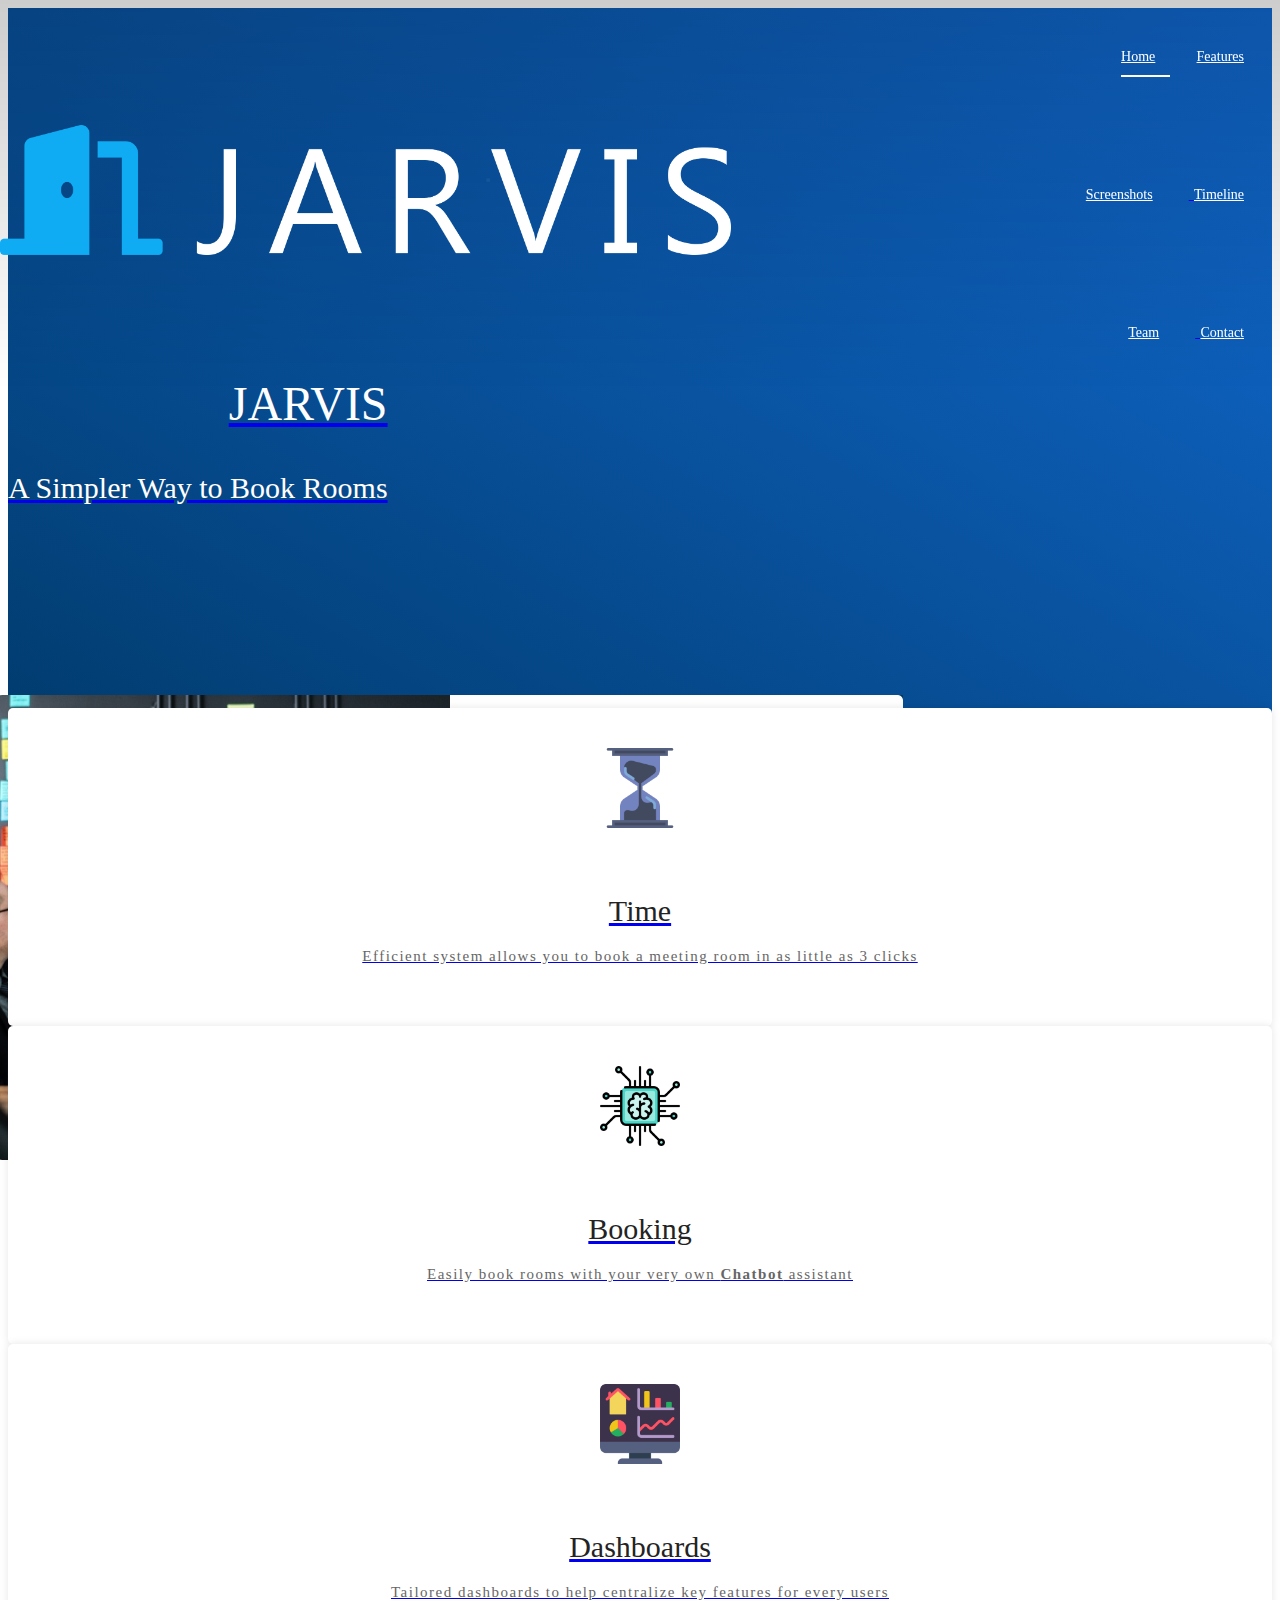
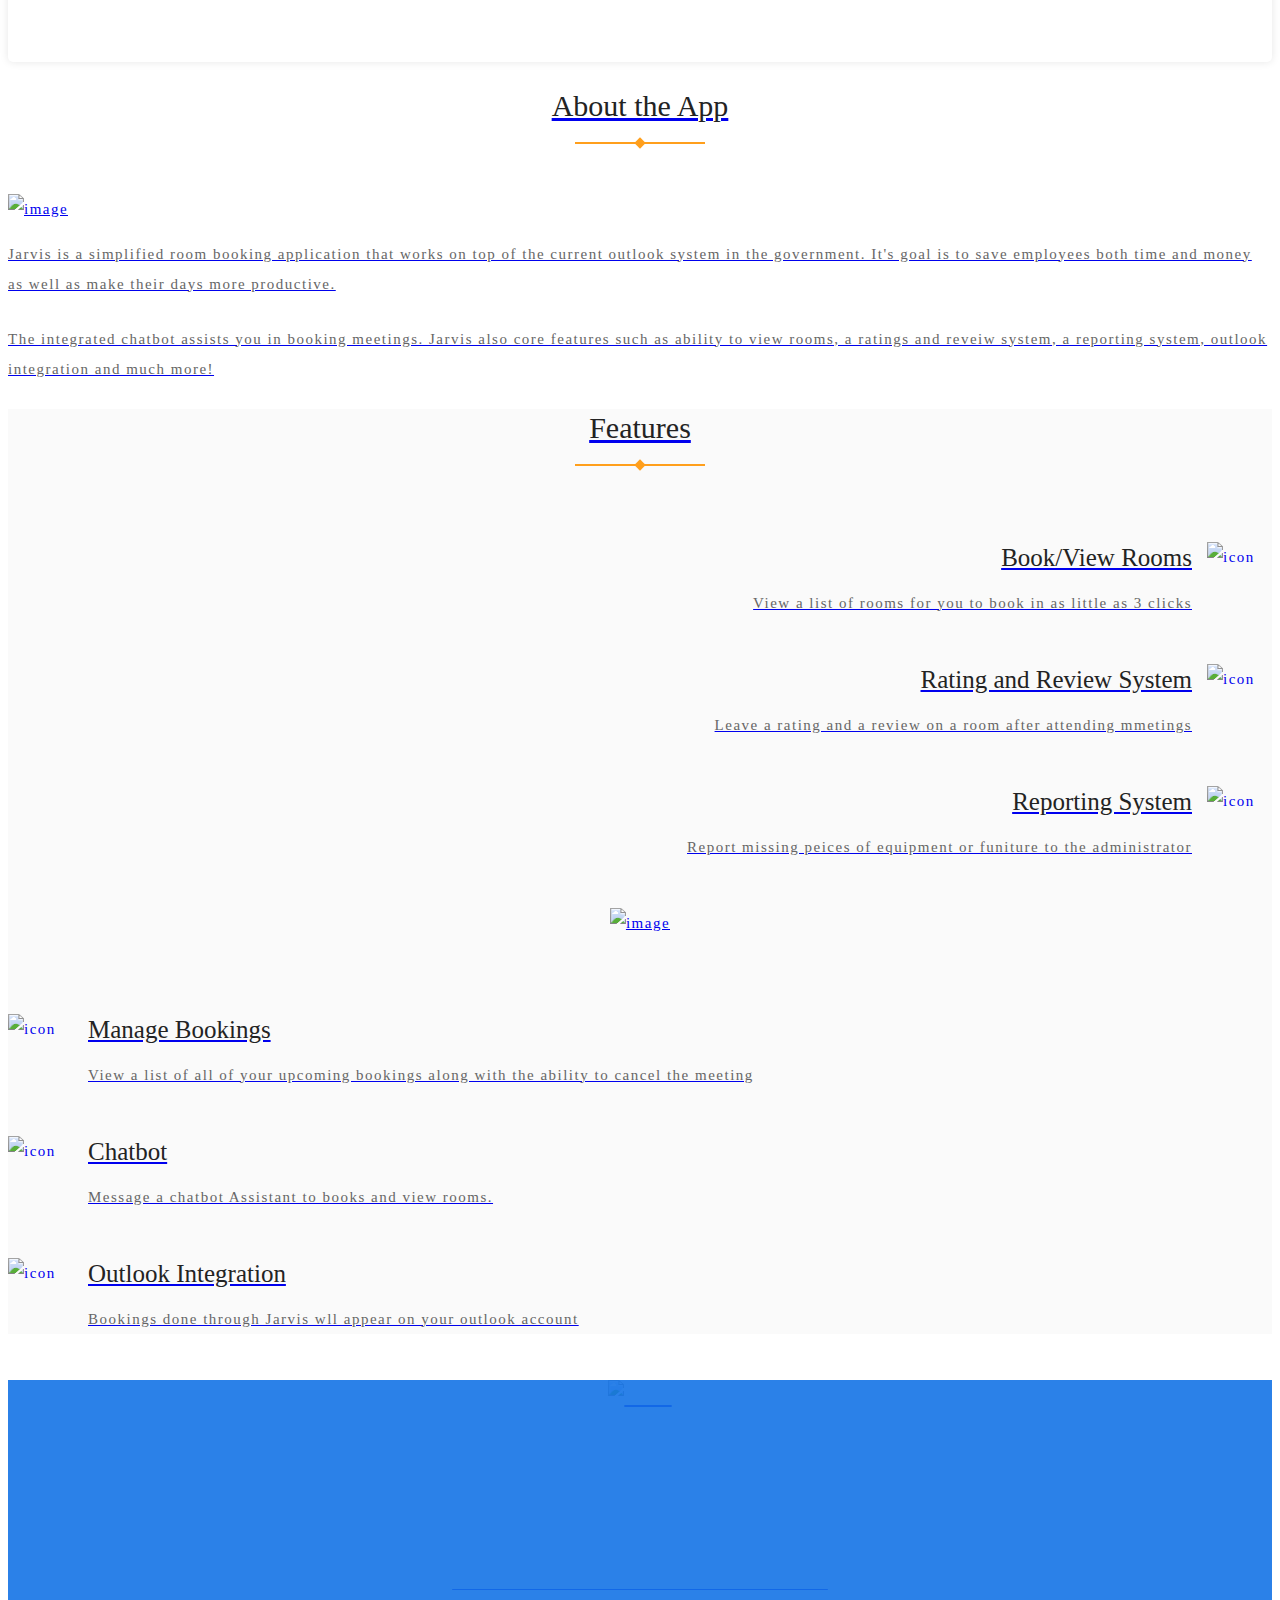
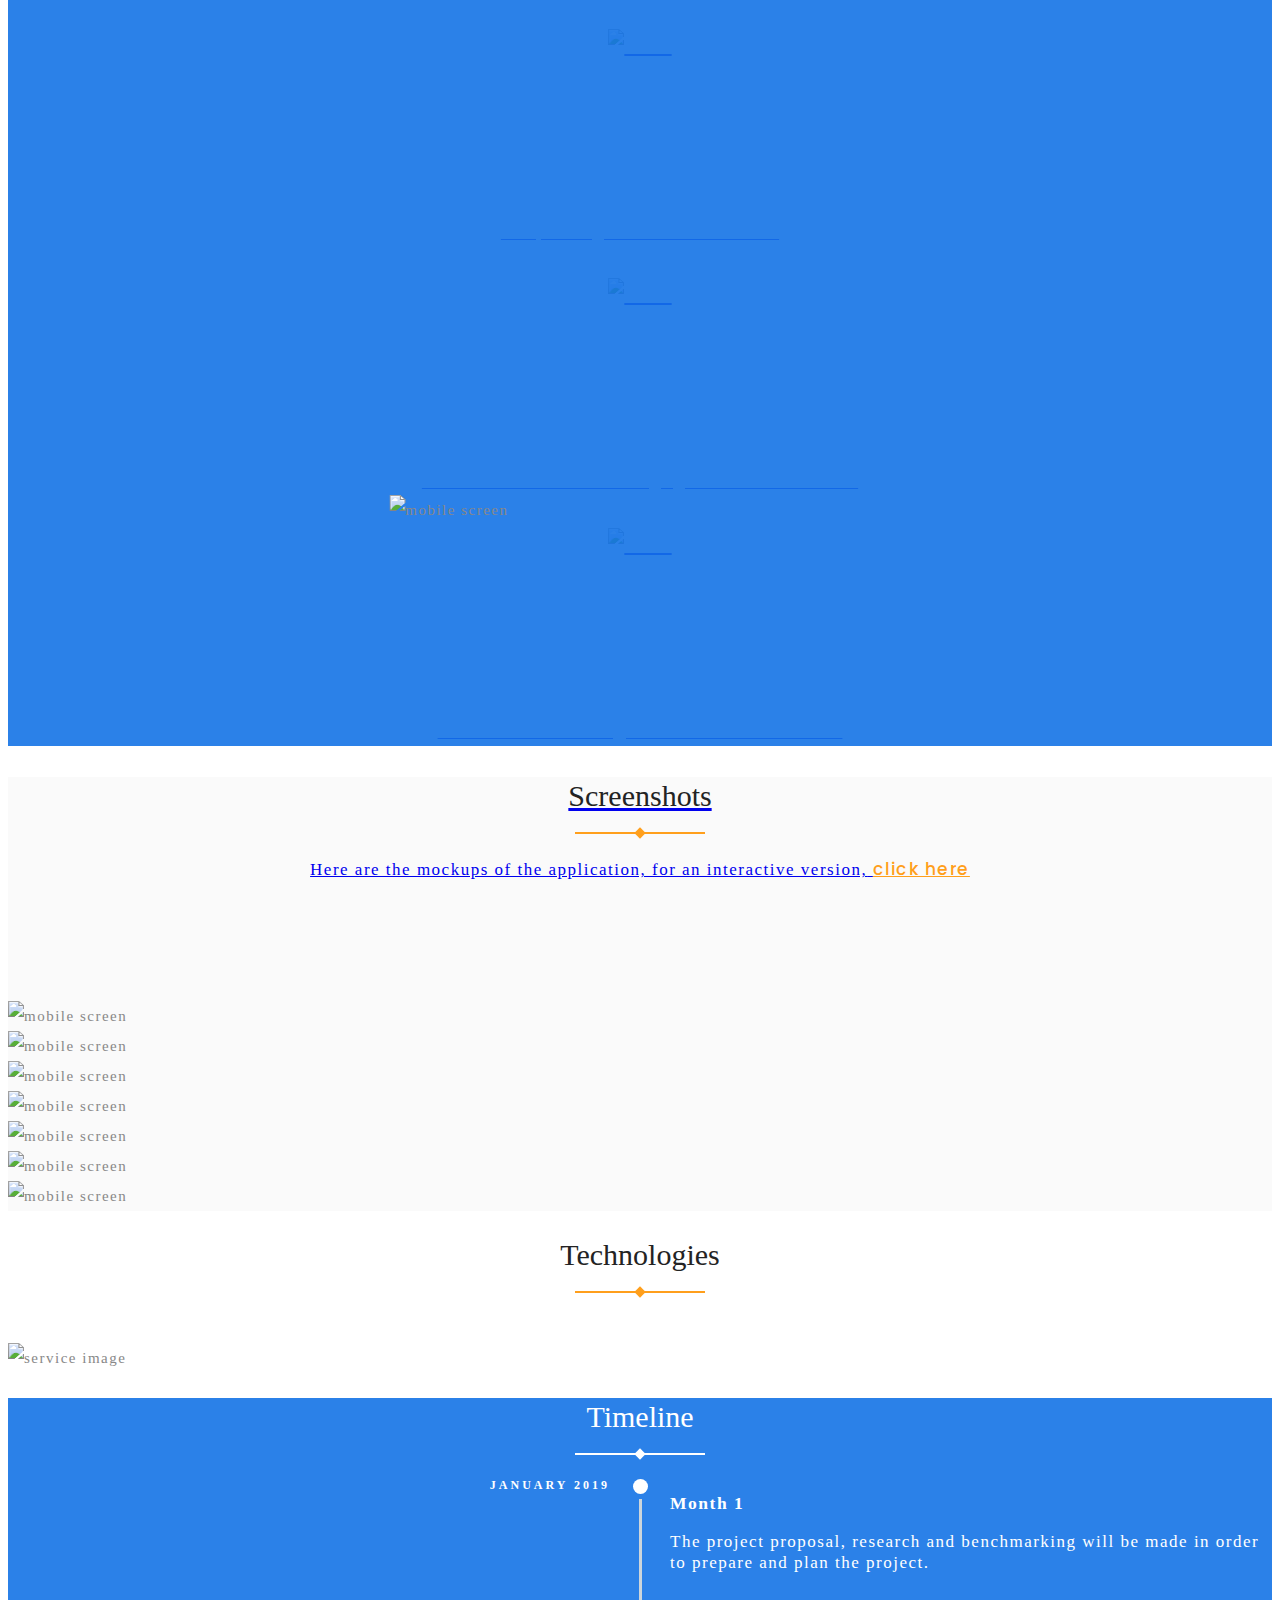
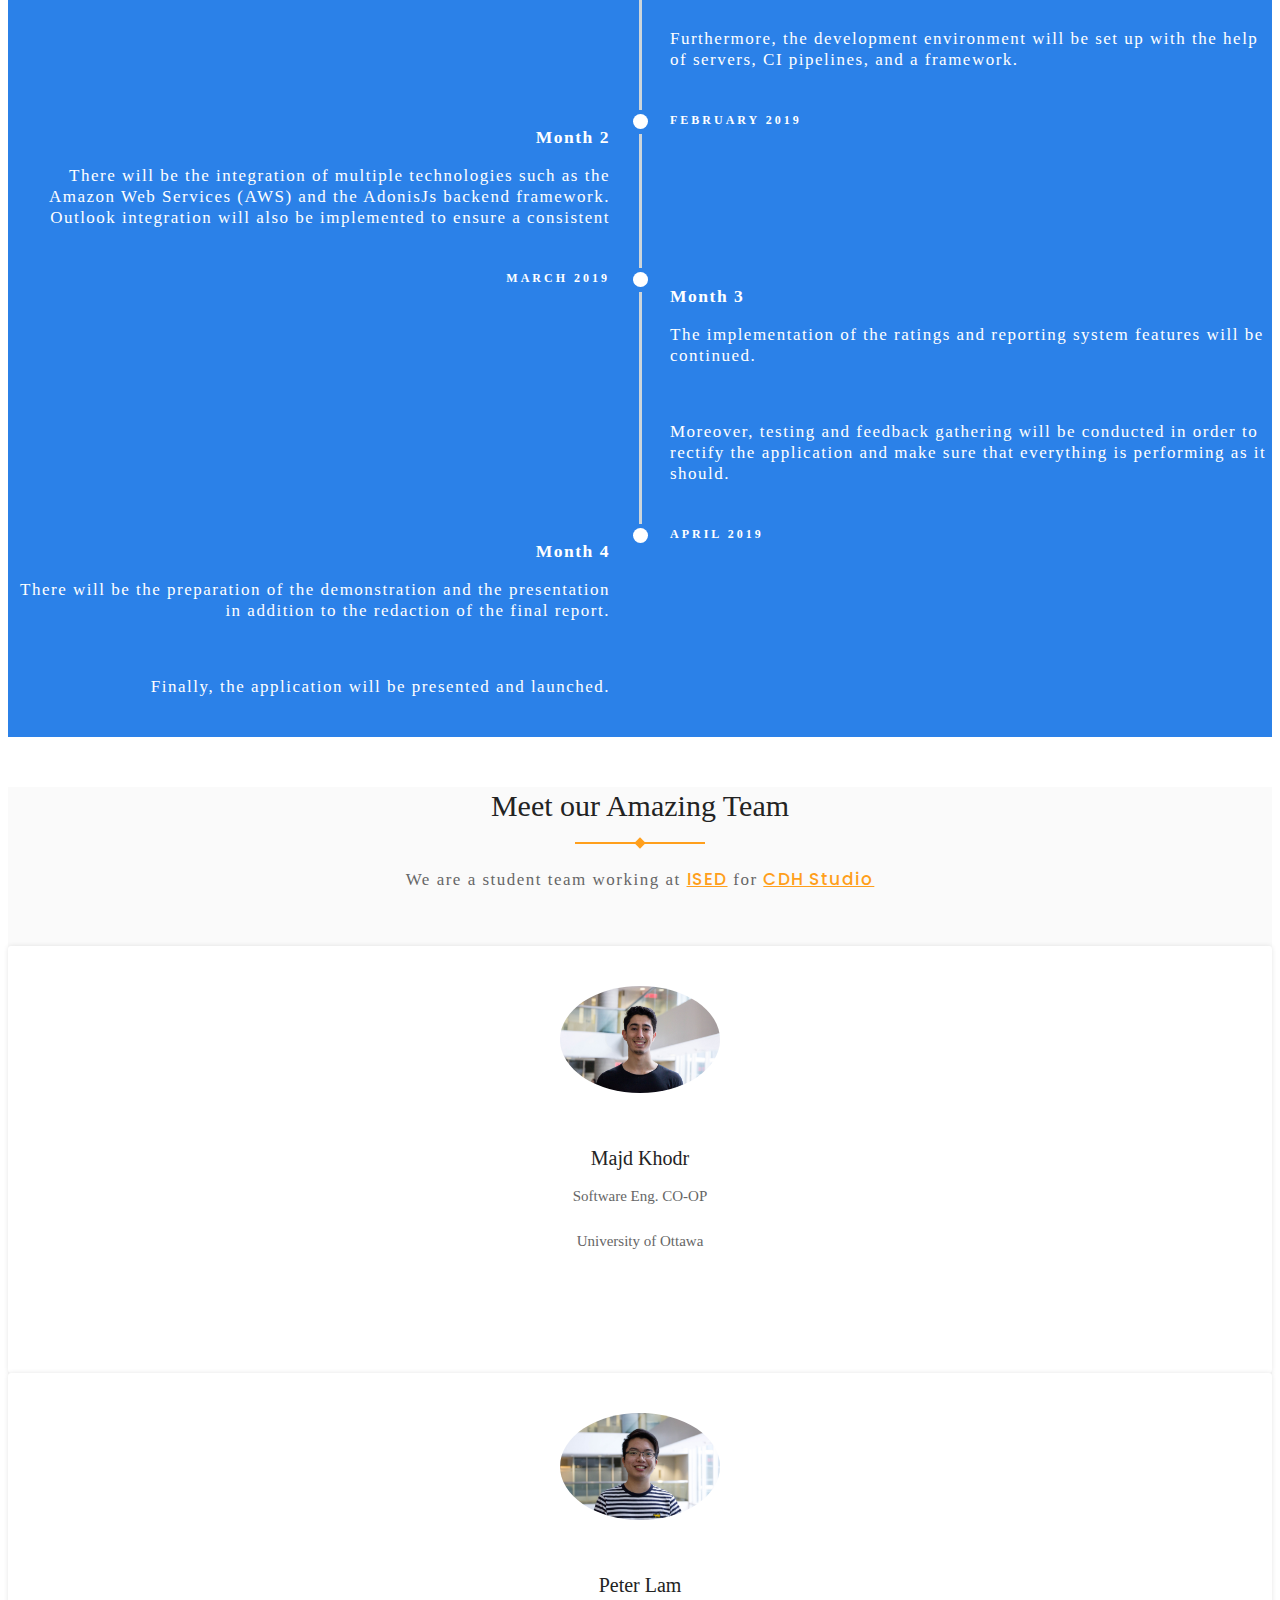
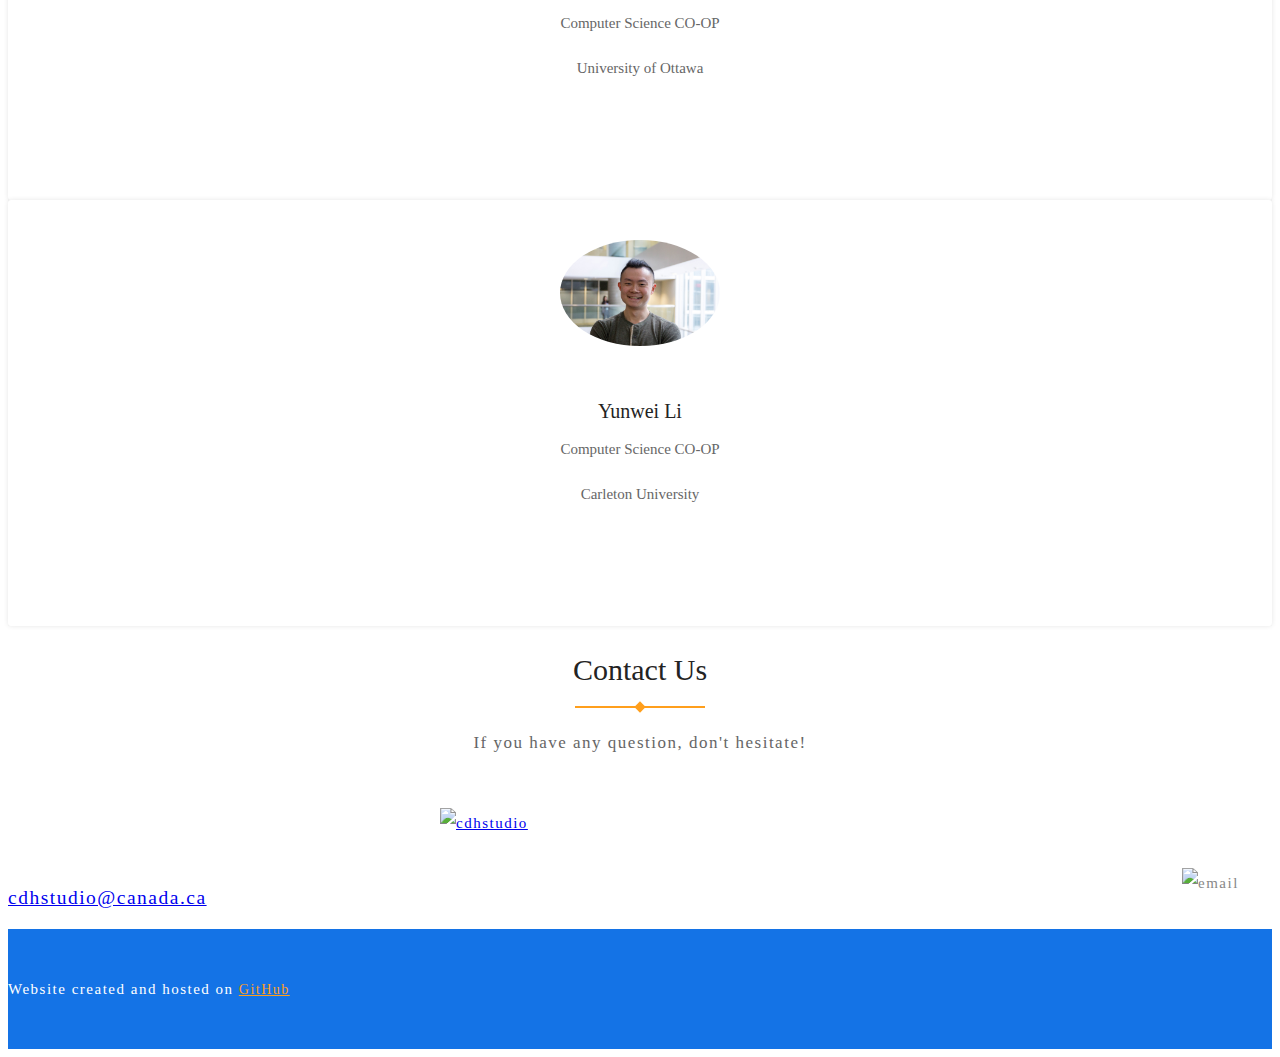
==== commit d182465e: "small changes" ====
--- a/index.html
+++ b/index.html
@@ -27,7 +27,12 @@
     </style>
     <![endif]-->
     <!-- Favicon -->
-    <link rel="shortcut icon" type="image/png" href="assets/img/icon/favicon.ico">
+    <link rel="apple-touch-icon" sizes="180x180" href="assets/img/favicon/apple-touch-icon.png">
+    <link rel="icon" type="image/png" sizes="32x32" href="assets/img/favicon/favicon-32x32.png">
+    <link rel="icon" type="image/png" sizes="16x16" href="assets/img/favicon/favicon-16x16.png">
+    <link rel="manifest" href="assets/img/favicon/site.webmanifest">
+    <link rel="mask-icon" href="assets/img/favicon/safari-pinned-tab.svg" color="#5bbad5">
+    <meta name="msapplication-TileColor" content="#2b5797">
     <!-- HTML5 Shim and Respond.js IE8 support of HTML5 elements and media queries -->
     <!-- WARNING: Respond.js doesn't work if you view the page via file:// -->
     <!--[if lt IE 9]>
@@ -96,7 +101,7 @@
             <div class="col-md-6 col-sm-6 hidden-xs">
                 <div class="row">
                     <div class="slider-img">
-                        <img src="assets/img/mobile/slider-left-img.png" alt="slider image">
+                        <img src="assets/img/app/login.jpg" alt="slider image">
                     </div>
                 </div>
             </div>
@@ -136,7 +141,7 @@
                             <span class="en">Booking</span>
                         </h2>
                         <p>
-                            <span class="en">Easily book rooms with your very own Chatbot assistant</span>
+                            <span class="en">Easily book rooms with your very own <strong>Chatbot</strong> assistant</span>
                         </p>
                     </div>
                 </div>
@@ -147,7 +152,7 @@
                             <span class="en">Dashboards</span>
                         </h2>
                         <p>
-                            <span class="en">Tailored dashboards to helpp centralize key features for different users</span>
+                            <span class="en">Tailored dashboards to help centralize key features for every users</span>
                         </p>
                     </div>
                 </div>
@@ -174,10 +179,10 @@
                 <div class="col-md-6 col-sm-6 col-xs-12 d-flex flex-center">
                     <div class="about-content">
                         <p>
-                            <span class="en">Jarvis is a simplified room booking application that </span>
-                        </p>
-                        <p>
-                            <span class="en">The AI technology learns the user’s behaviors over time and tailors a calendar to fit their daily needs. Kalend also provides a personal assistant with an adaptable interface to help set up meetings/tasks and also take care of the user’s mental health as an icing on the cake</span>
+                            <span class="en">Jarvis is a simplified room booking application that works on top of the current outlook system in the government. It's goal is to save employees both time and money as well as make their days more productive. </span>
+                        </p>
+                        <p>
+                            <span class="en">The integrated chatbot assists you in booking meetings. Jarvis also core features such as ability to view rooms, a ratings and reveiw system, a reporting system, outlook integration and much more!</span>
                         </p>
                     </div>
                 </div>
@@ -193,9 +198,6 @@
                 <h2>
                     <span class="en">Features</span>
                 </h2>
-                <p>
-                    <span class="en">We got everything to help you plan better. No more excuses!</span>
-                </p>
             </div>
             <div class="row">
                 <div class="col-md-4 col-sm-6 col-xs-12">
@@ -204,10 +206,10 @@
                             <img src="assets/img/icon/feature/smartphone.png" alt="icon" width="65" height="65">
                             <div class="meta-content">
                                 <h2>
-                                    <span class="en">Convenient</span>
+                                    <span class="en">Book/View Rooms</span>
                                 </h2>
                                 <p>
-                                    <span class="en">View your monthly schedule and upcoming events all in one place</span>
+                                    <span class="en">View a list of rooms for you to book in as little as 3 clicks</span>
                                 </p>
                             </div>
                         </div>
@@ -215,21 +217,21 @@
                             <img src="assets/img/icon/feature/notebook.png" alt="icon" width="65" height="65">
                             <div class="meta-content">
                                 <h2>
-                                    <span class="en">Schedule Integration</span>
+                                    <span class="en">Rating and Review System</span>
                                 </h2>
                                 <p>
-                                    <span class="en">Add your school schedule by importing a picture or a screenshot of your schedule</span>
+                                    <span class="en">Leave a rating and a review on a room after attending mmetings</span>
                                 </p>
                             </div>
                         </div>
                         <div class="ft-single">
-                            <img src="assets/img/icon/feature/users.png" alt="icon" width="65" height="65">
+                            <img src="assets/img/icon/feature/flag.png" alt="icon" width="65" height="65">
                             <div class="meta-content">
                                 <h2>
-                                    <span class="en">Compare Schedule</span>
+                                    <span class="en">Reporting System</span>
                                 </h2>
                                 <p>
-                                    <span class="en">Find availabilities by comparing schedules with your friends and colleagues</span>
+                                    <span class="en">Report missing peices of equipment or funiture to the administrator</span>
                                 </p>
                             </div>
                         </div>
@@ -243,33 +245,33 @@
                 <div class="col-md-4 col-sm-6 col-xs-12">
                     <div class="ft-content">
                         <div class="ft-single">
-                            <img src="assets/img/icon/feature/calendar.png" alt="icon" width="65" height="65">
+                            <img src="assets/img/icon/feature/list.png" alt="icon" width="65" height="65">
                             <div class="meta-content">
                                 <h2>
-                                    <span class="en">Schedule Generator</span>
+                                    <span class="en">Manage Bookings</span>
                                 </h2>
                                 <p>
-                                    <span class="en">Add your events and the activities you would like to do and let the application generate the best schedules for you</span>
+                                    <span class="en">View a list of all of your upcoming bookings along with the ability to cancel the meeting</span>
                                 </p>
                             </div>
                         </div>
                         <div class="ft-single">
-                            <img src="assets/img/icon/feature/user.png" alt="icon" width="65" height="65">
+                            <img src="assets/img/icon/feature/bot.png" alt="icon" width="65" height="65">
                             <div class="meta-content">
                                 <h2>Chatbot</h2>
                                 <p>
-                                    <span class="en">Chat with an AI Assistant to setup meetings and tasks</span>
+                                    <span class="en">Message a chatbot Assistant to books and view rooms.</span>
                                 </p>
                             </div>
                         </div>
                         <div class="ft-single">
-                            <img src="assets/img/icon/feature/edit.png" alt="icon" width="65" height="65">
+                            <img src="assets/img/icon/feature/outlook.png" alt="icon" width="65" height="65">
                             <div class="meta-content">
                                 <h2>
-                                    <span class="en">Customizable</span>
+                                    <span class="en">Outlook Integration</span>
                                 </h2>
                                 <p>
-                                    <span class="en">Customize the colors of the application to your preferences</span>
+                                    <span class="en">Bookings done through Jarvis wll appear on your outlook account</span>
                                 </p>
                             </div>
                         </div>
@@ -406,7 +408,7 @@
                                     </p>
                                     <br>
                                     <p>
-                                        <span class="en">Furthermore, the development environment will be set up with the help of servers, CI/CD pipelines, and a framework.</span>
+                                        <span class="en">Furthermore, the development environment will be set up with the help of servers, CI pipelines, and a framework.</span>
                                     </p>
                                 </div>
                             </li>
@@ -422,7 +424,7 @@
                                         <span class="en">Month 2</span>
                                     </h3>
                                     <p>
-                                        <span class="en">There  will  be  the  integration  of  multiple  technologies such  as  the Amazon Web Services (AWS) and the Google Calendar API and the start of the implementation of the schedule generating feature.</span>
+                                        <span class="en">There  will  be  the  integration  of  multiple  technologies such  as  the Amazon Web Services (AWS) and the AdonisJs backend framework. Outlook integration will also be implemented to ensure a consistent  </span>
                                     </p>
                                 </div>
                             </li>
@@ -438,7 +440,7 @@
                                         <span class="en">Month 3</span>
                                     </h3>
                                     <p>
-                                        <span class="en">The implementation of the schedule generating feature will be continued.</span>
+                                        <span class="en">The implementation of the ratings and reporting system features will be continued.</span>
                                     </p>
                                     <br>
                                     <p>
@@ -502,7 +504,7 @@
                             <span class="en">University of Ottawa</span>
                         </p>
                         <ul class="tst-social">
-                            <li><a href="https://www.linkedin.com/in/majd-khodr-6aa383152/"><i class="fa fa-linkedin"></i></a></li>              
+                            <li><a href="https://www.linkedin.com/in/majd-khodr-6aa383152/" target='_blank'><i class="fa fa-linkedin"></i></a></li>              
                         </ul>
                     </div>
                 </div>
@@ -519,7 +521,7 @@
                             <span class="en">University of Ottawa</span>
                         </p>
                         <ul class="tst-social">
-                            <li><a href="https://www.linkedin.com/in/peter-lam-612a00138/"><i class="fa fa-linkedin"></i></a></li>     
+                            <li><a href="https://www.linkedin.com/in/peter-lam-612a00138/" target='_blank'><i class="fa fa-linkedin"></i></a></li>     
                         </ul>
                     </div>
                 </div>
@@ -536,7 +538,7 @@
                             <span class="en">Carleton University</span>
                         </p>
                         <ul class="tst-social">
-                            <li><a href="https://www.linkedin.com/in/yunwei-li-b27667106/"><i class="fa fa-linkedin"></i></a></li> 
+                            <li><a href="https://www.linkedin.com/in/yunwei-li-b27667106/" target='_blank'><i class="fa fa-linkedin"></i></a></li> 
                         </ul>
                     </div>
                 </div>
@@ -579,9 +581,8 @@
                 <p>
                     <span class="en">Website created and hosted on</span>
                     <i class="fa fa-github"></i>
-                  </span> <a href="https://github.com/BenJeau/benjeau.github.io">GitHub</a></p>
-                  <p style="color:#ffffff !important">
-                  <a class="nav-link" id="frTrig">FR</a>-<a class="nav-link" id="enTrig">EN</a>
+                    </span> <a href="https://github.com/BenJeau/benjeau.github.io">GitHub</a></p>
+                    <p style="color:#ffffff !important">
                 </p>
                 </p>
             </div>
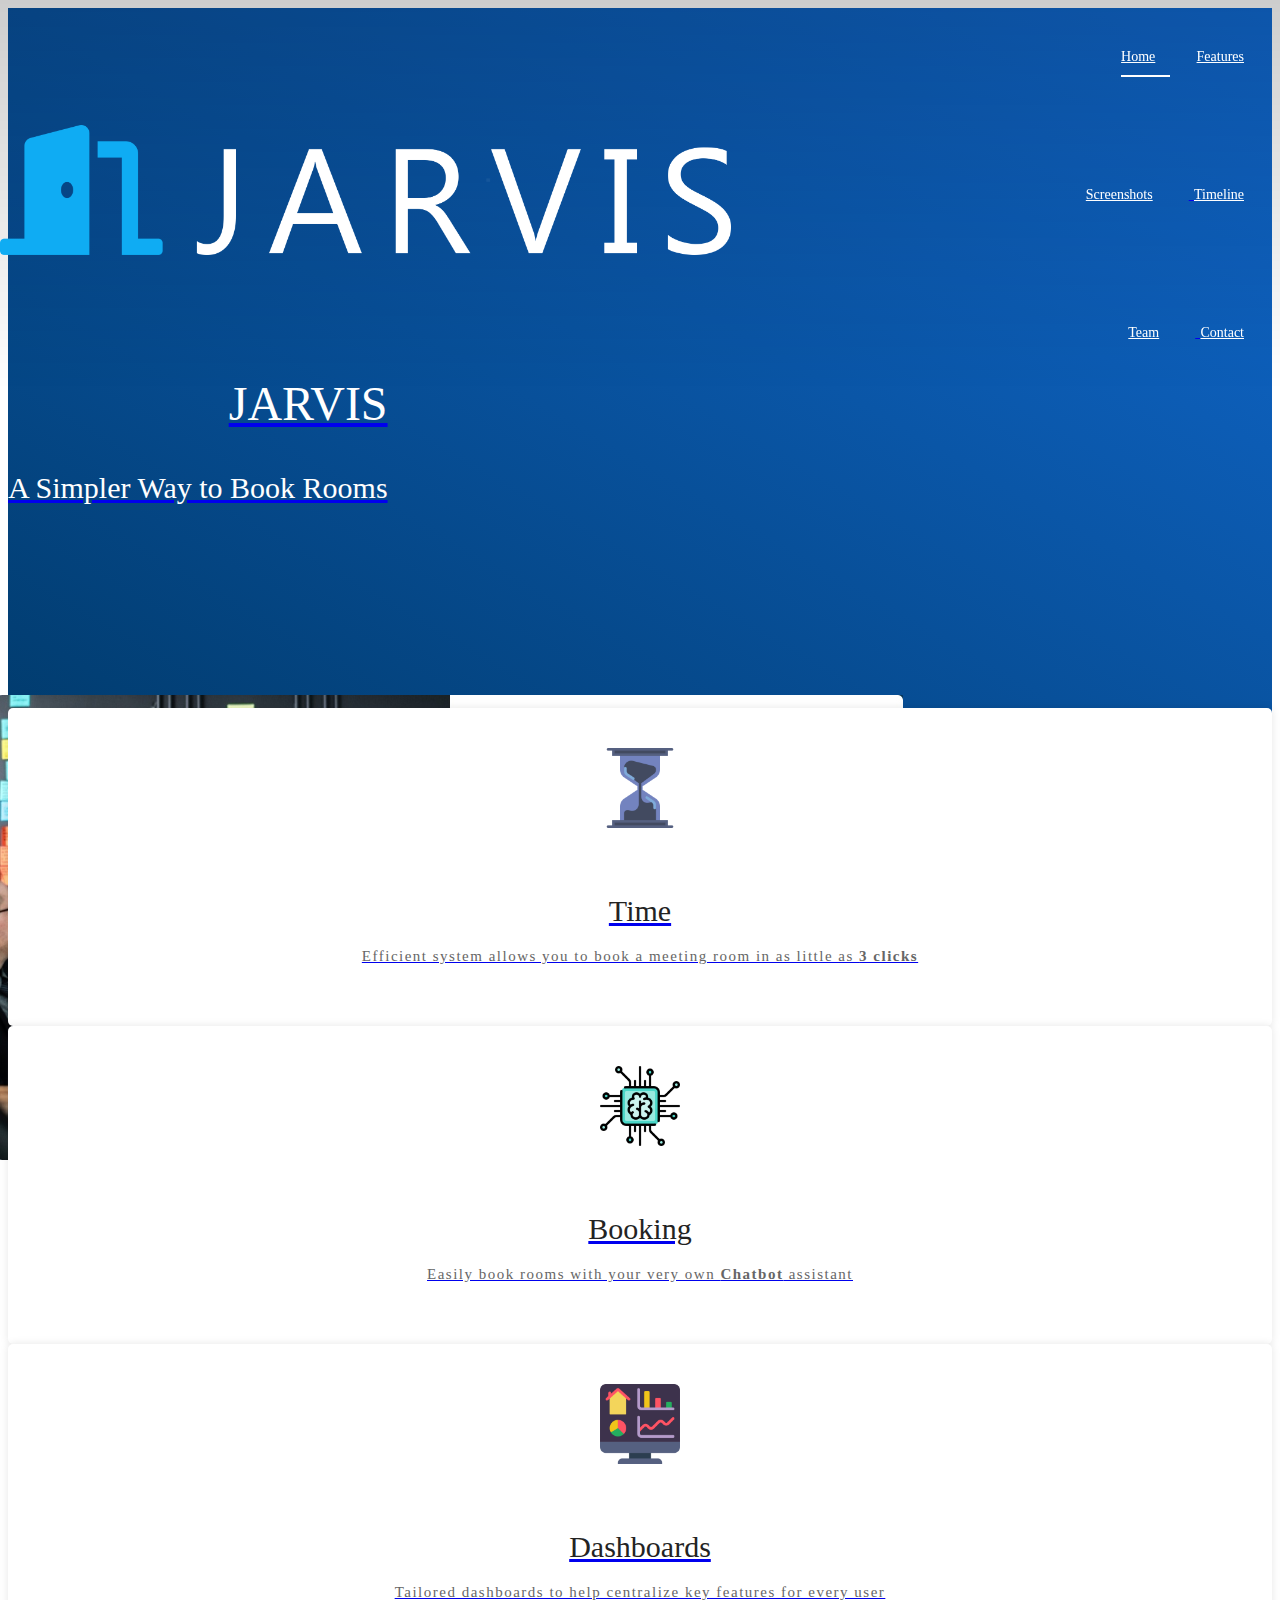
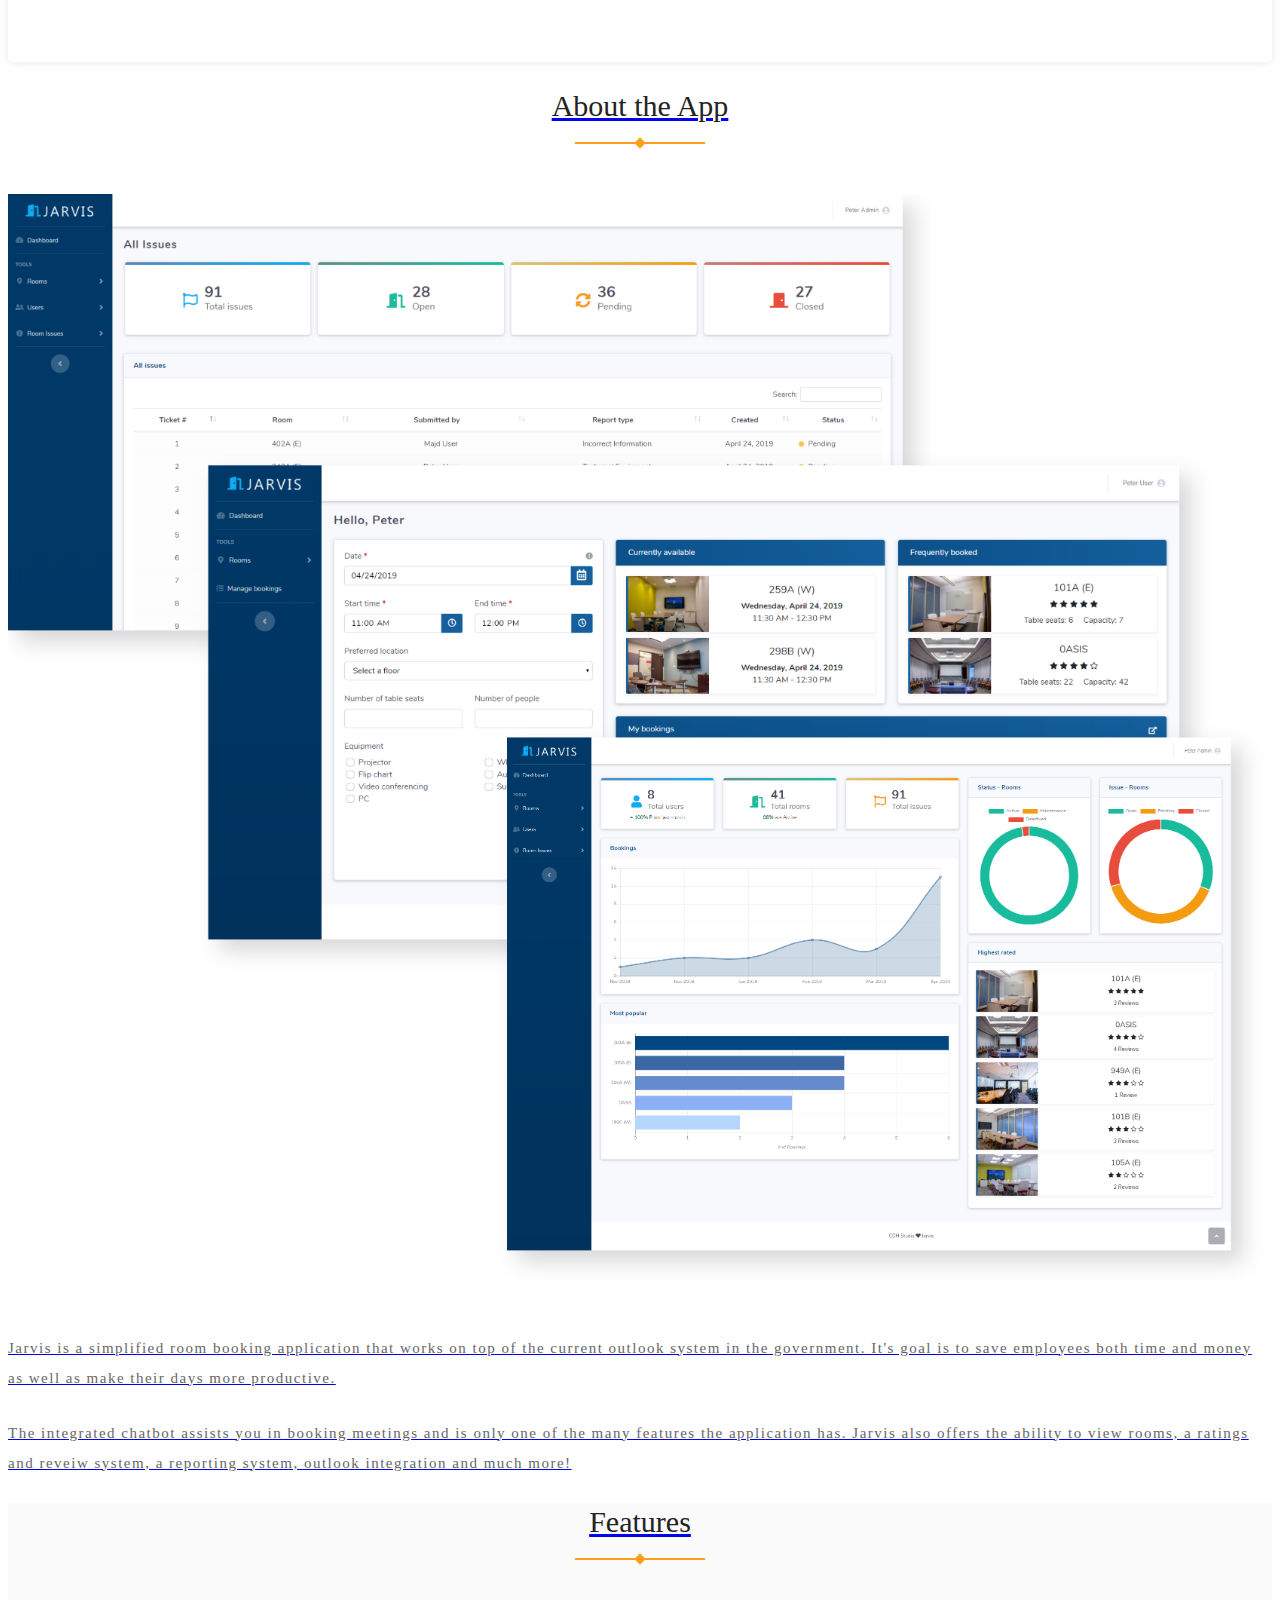
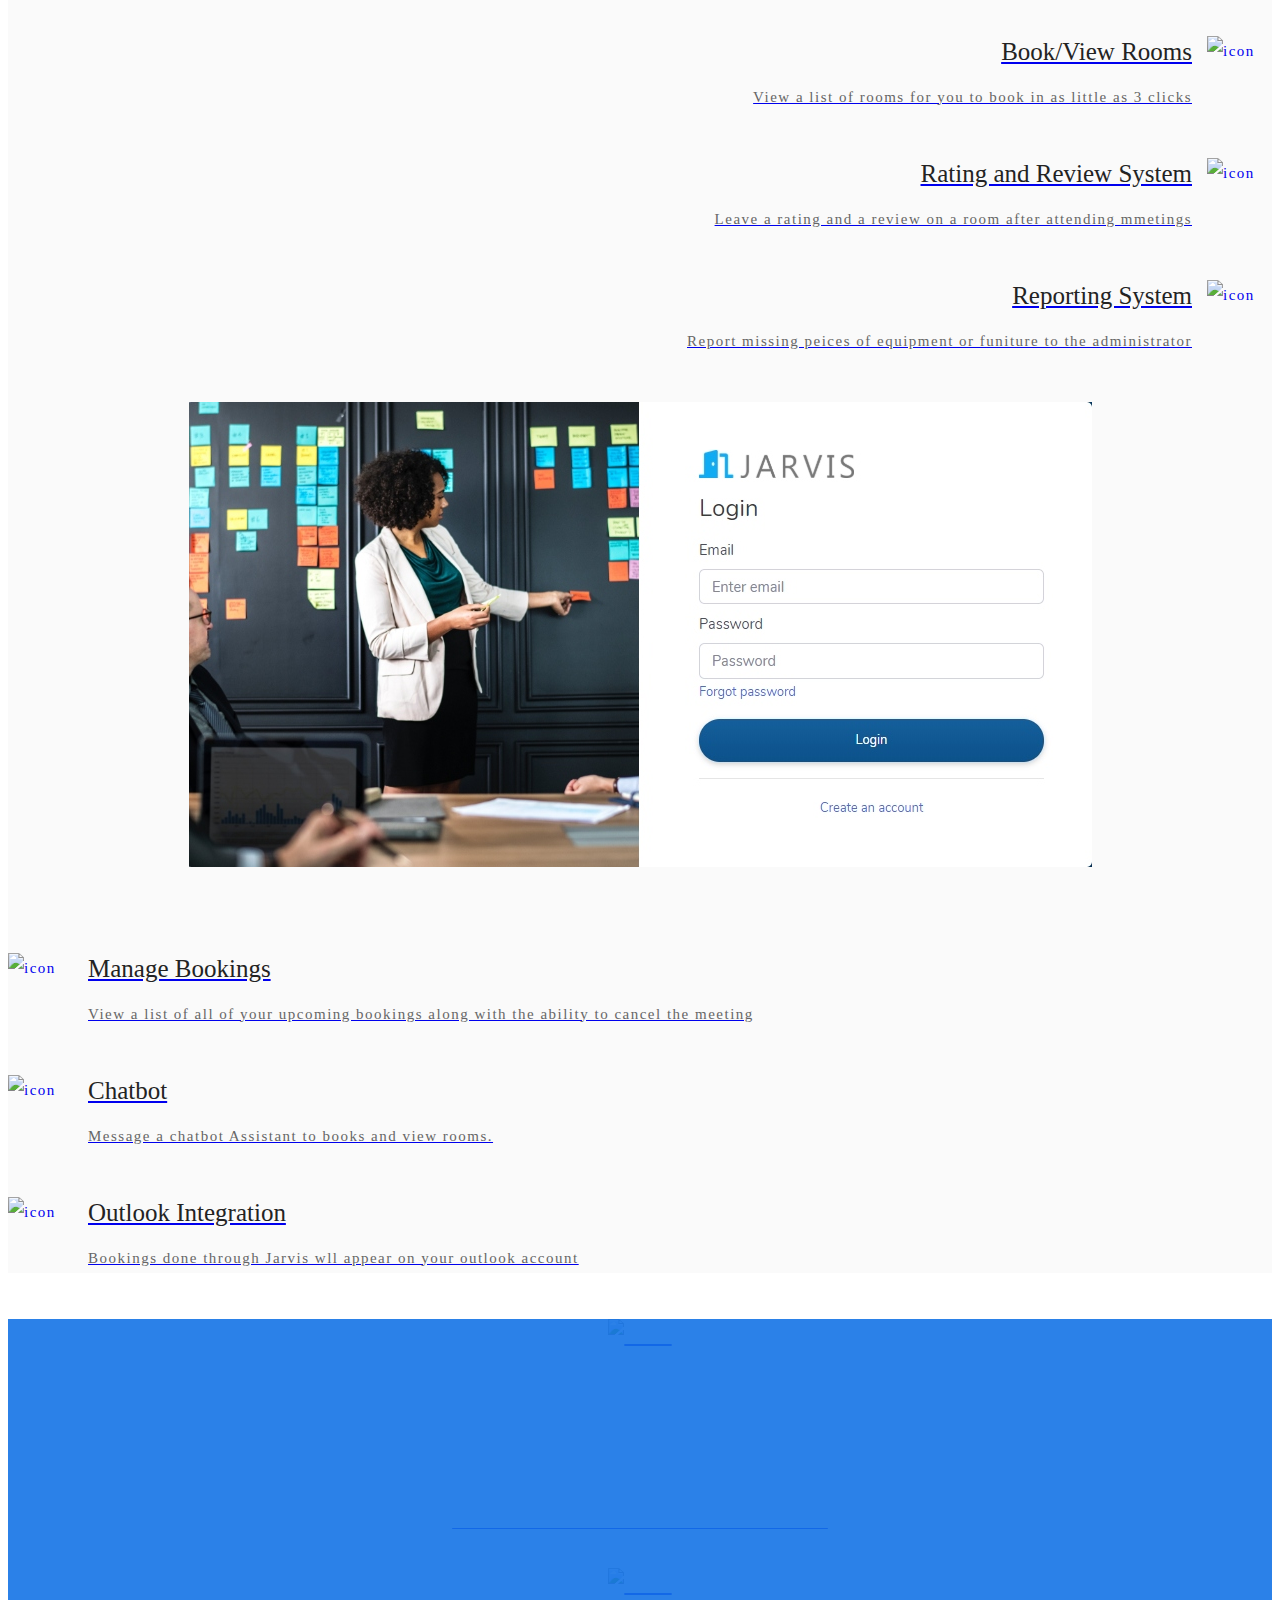
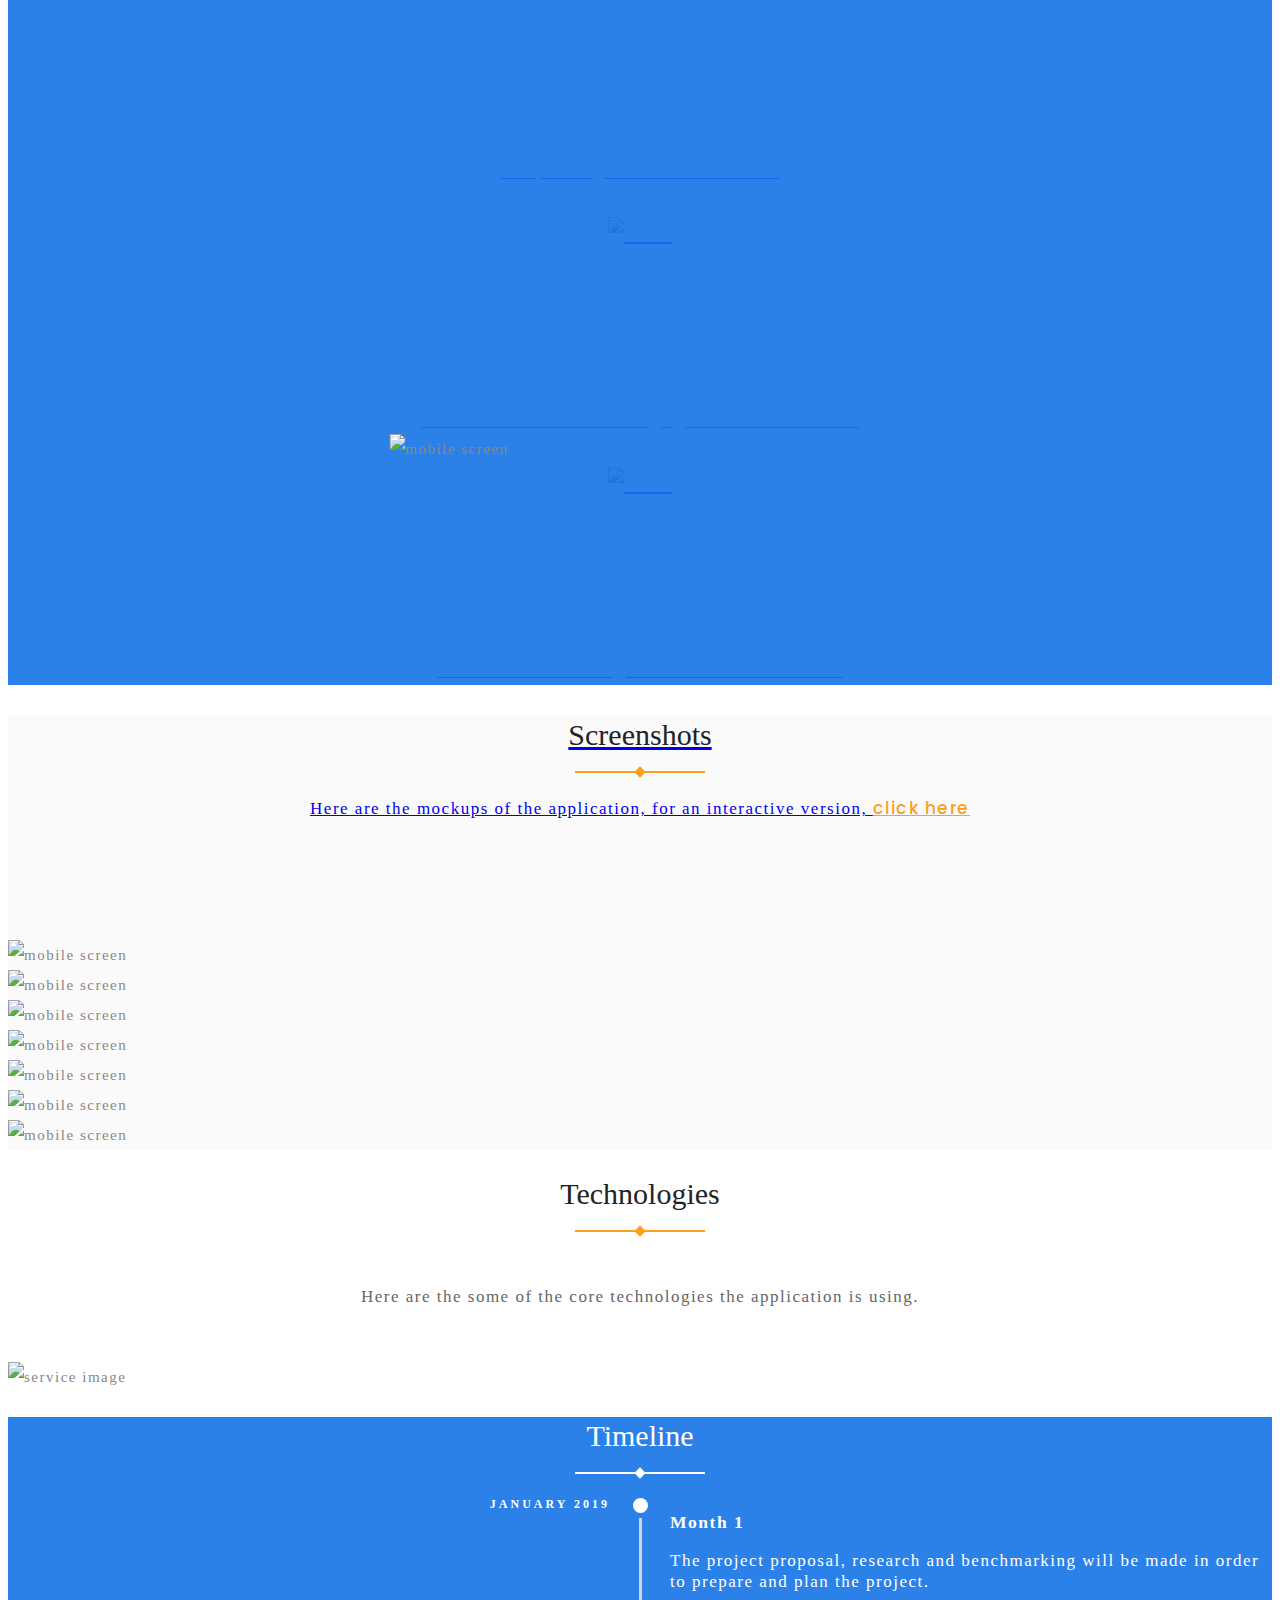
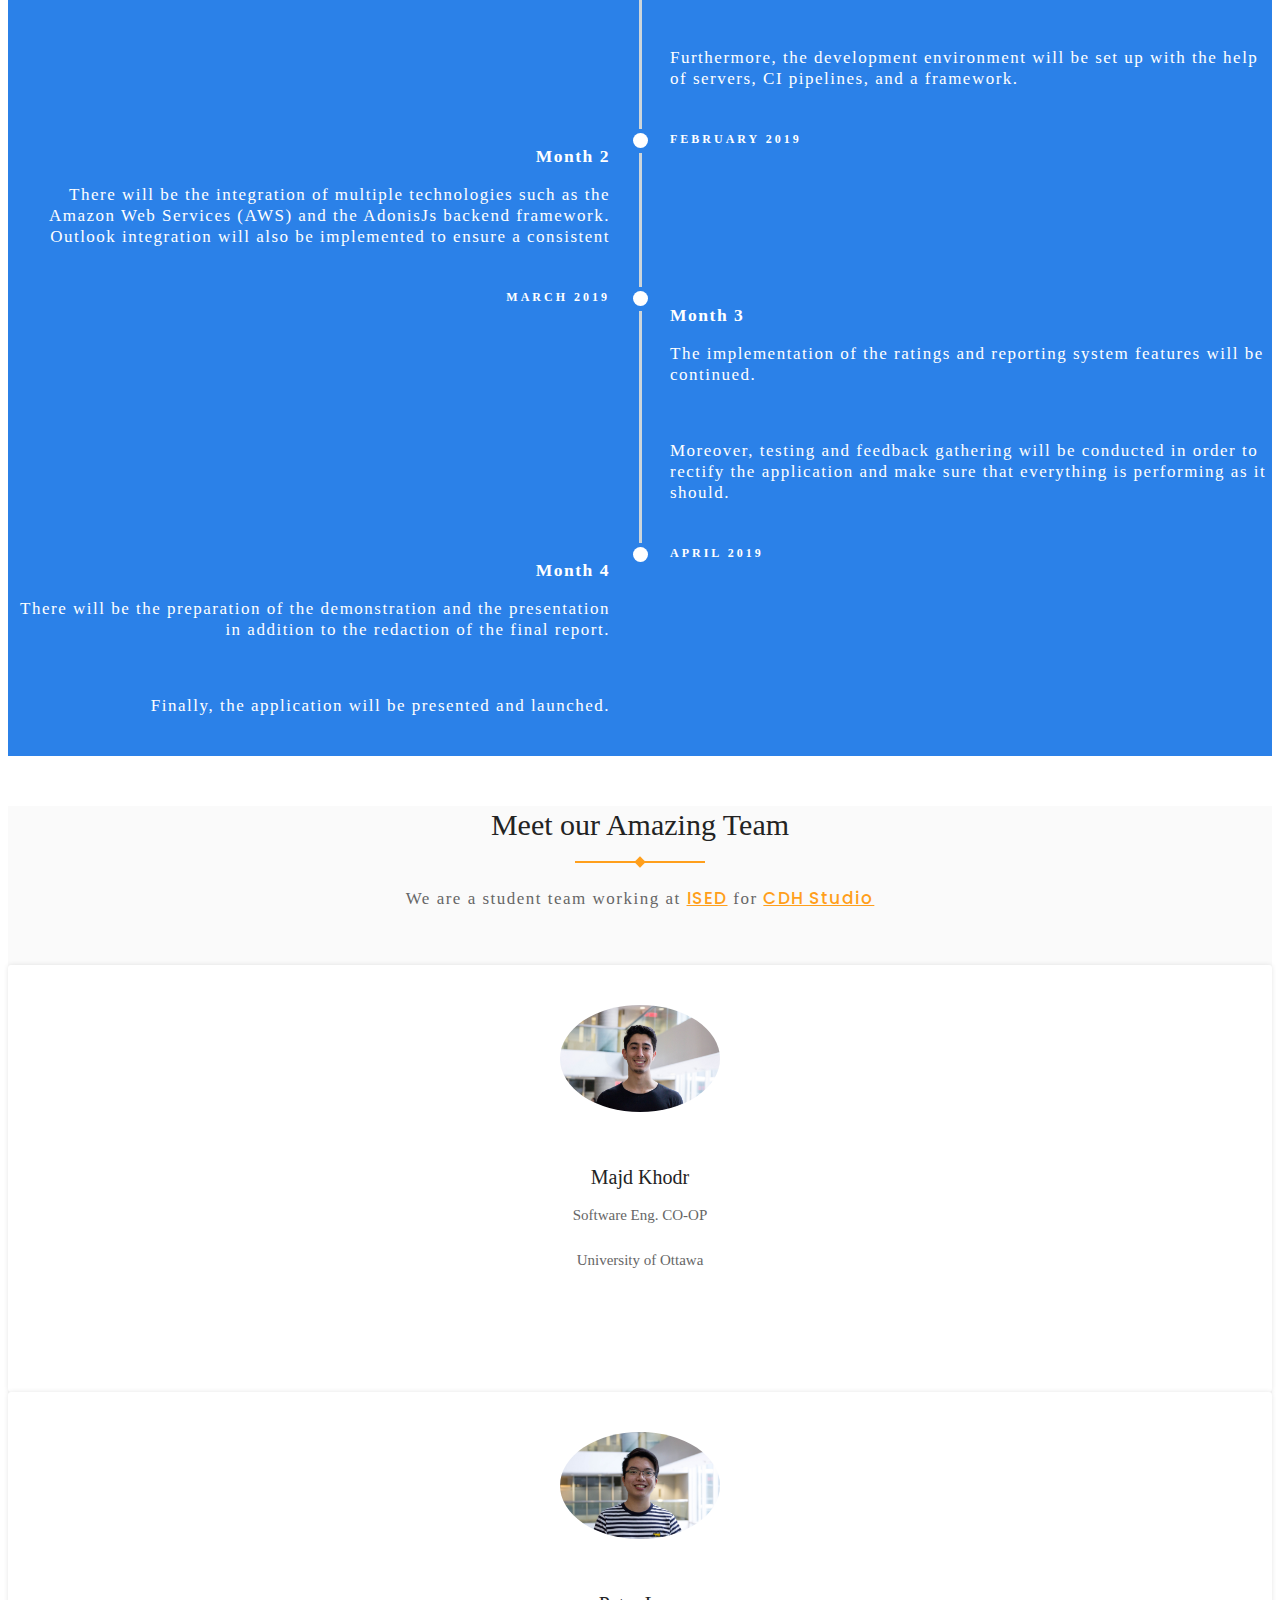
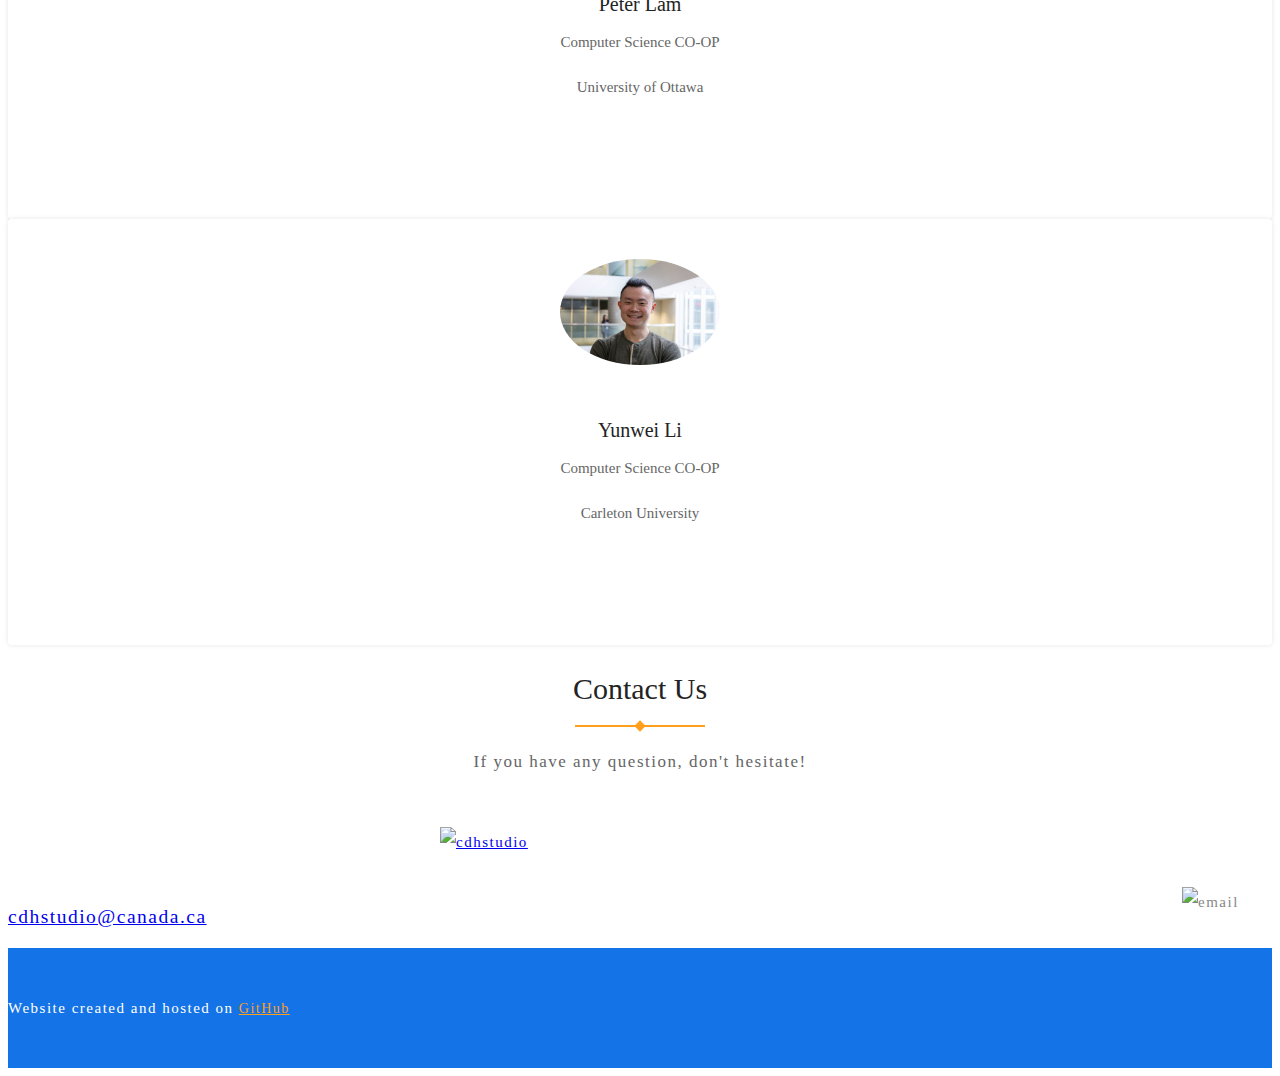
==== commit d9b8c420: "added pictures" ====
--- a/index.html
+++ b/index.html
@@ -130,7 +130,7 @@
                             <span class="en">Time</span>
                         </h2>
                         <p>
-                            <span class="en">Efficient system allows you to book a meeting room in as little as 3 clicks</span>
+                            <span class="en">Efficient system allows you to book a meeting room in as little as <strong>3 clicks</strong></span>
                         </p>
                     </div>
                 </div>
@@ -152,7 +152,7 @@
                             <span class="en">Dashboards</span>
                         </h2>
                         <p>
-                            <span class="en">Tailored dashboards to help centralize key features for every users</span>
+                            <span class="en">Tailored dashboards to help centralize key features for every user</span>
                         </p>
                     </div>
                 </div>
@@ -172,7 +172,7 @@
             <div class="row d-flex flex-center">
                 <div class="col-md-6 col-sm-6 hidden-xs">
                     <div class="about-left-img">
-                        <img src="assets/img/about/abt-left-img.png" alt="image">
+                        <img src="assets/img/about/about-left.png" alt="image">
                     </div>
                 </div>
 
@@ -182,7 +182,7 @@
                             <span class="en">Jarvis is a simplified room booking application that works on top of the current outlook system in the government. It's goal is to save employees both time and money as well as make their days more productive. </span>
                         </p>
                         <p>
-                            <span class="en">The integrated chatbot assists you in booking meetings. Jarvis also core features such as ability to view rooms, a ratings and reveiw system, a reporting system, outlook integration and much more!</span>
+                            <span class="en">The integrated chatbot assists you in booking meetings and is only one of the many features the application has. Jarvis also offers the ability to view rooms, a ratings and reveiw system, a reporting system, outlook integration and much more!</span>
                         </p>
                     </div>
                 </div>
@@ -239,7 +239,7 @@
                 </div>
                 <div class="col-md-4 hidden-sm col-xs-12">
                     <div class="ft-screen-img">
-                        <img src="assets/img/mobile/ft-screen-img.png" alt="image">
+                        <img src="assets/img/app/login.jpg" alt="image">
                     </div>
                 </div>
                 <div class="col-md-4 col-sm-6 col-xs-12">
@@ -376,8 +376,12 @@
             <div class="section-title">
                 <h2>Technologies</h2>
             </div>
-            
-            <img src="assets/img/technologies/teck-stack.png" alt="service image">
+            <div class="section-title">
+                <p>
+                    <span class="en">Here are the some of the core technologies the application is using.</span>
+                </p>
+            </div>
+            <img src="assets/img/technologies/technologies.png" alt="service image">
         </div>
     </section>
     <!-- technologies area end -->
@@ -581,7 +585,7 @@
                 <p>
                     <span class="en">Website created and hosted on</span>
                     <i class="fa fa-github"></i>
-                    </span> <a href="https://github.com/BenJeau/benjeau.github.io">GitHub</a></p>
+                    </span> <a href="https://github.com/CDH-Studio/Jarvis-Demo-Website">GitHub</a></p>
                     <p style="color:#ffffff !important">
                 </p>
                 </p>
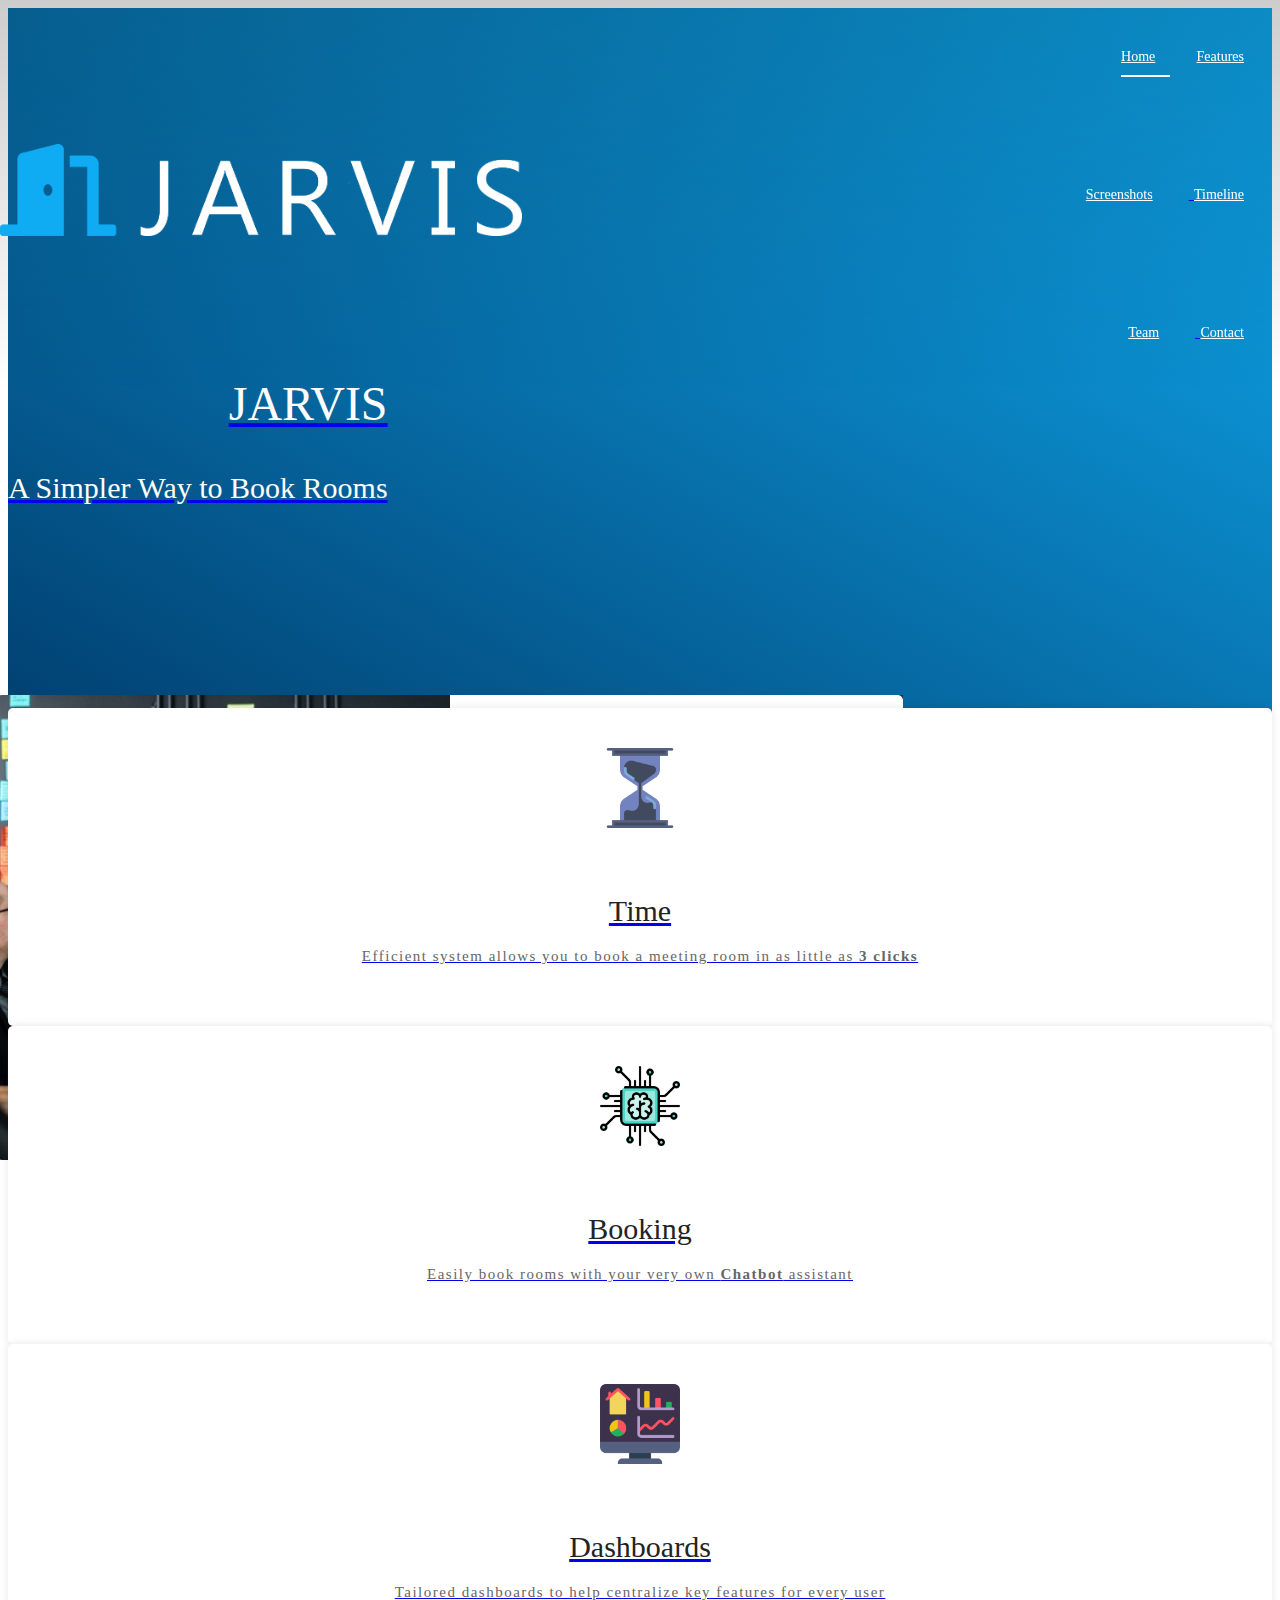
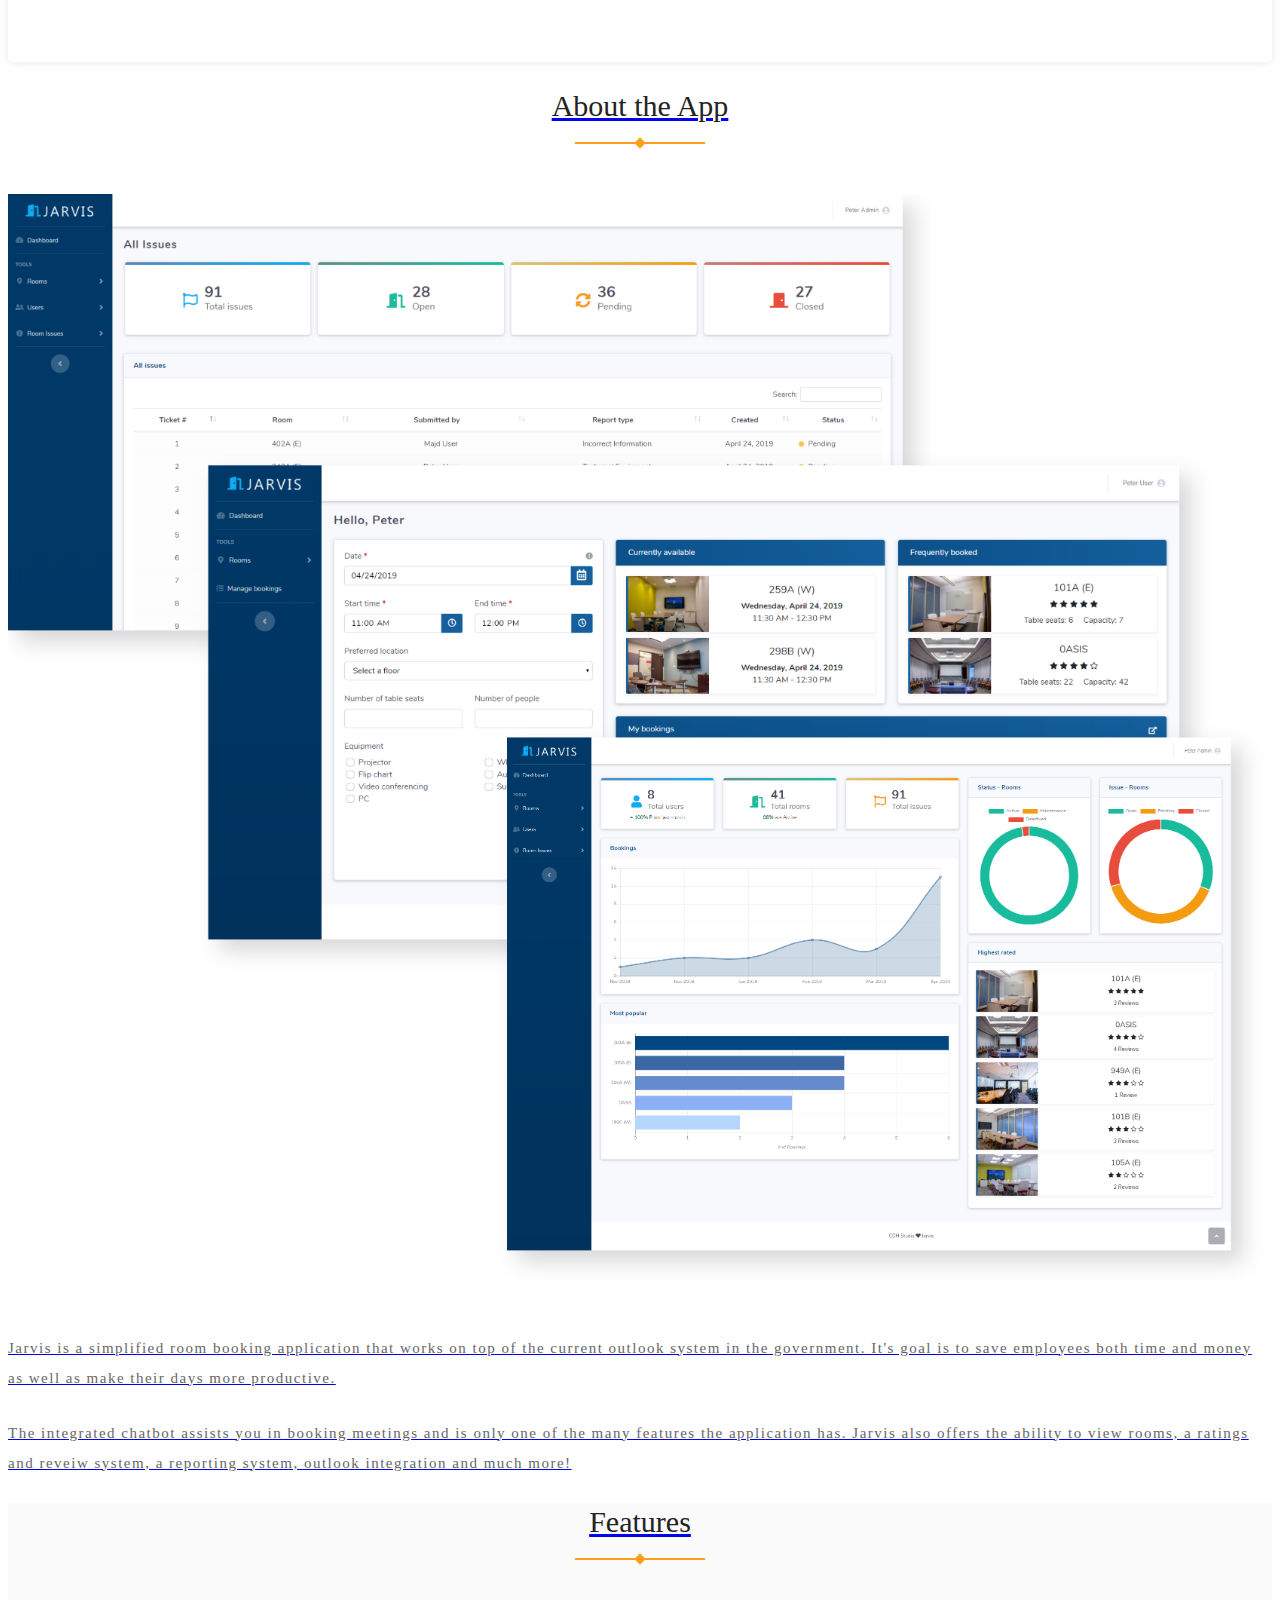
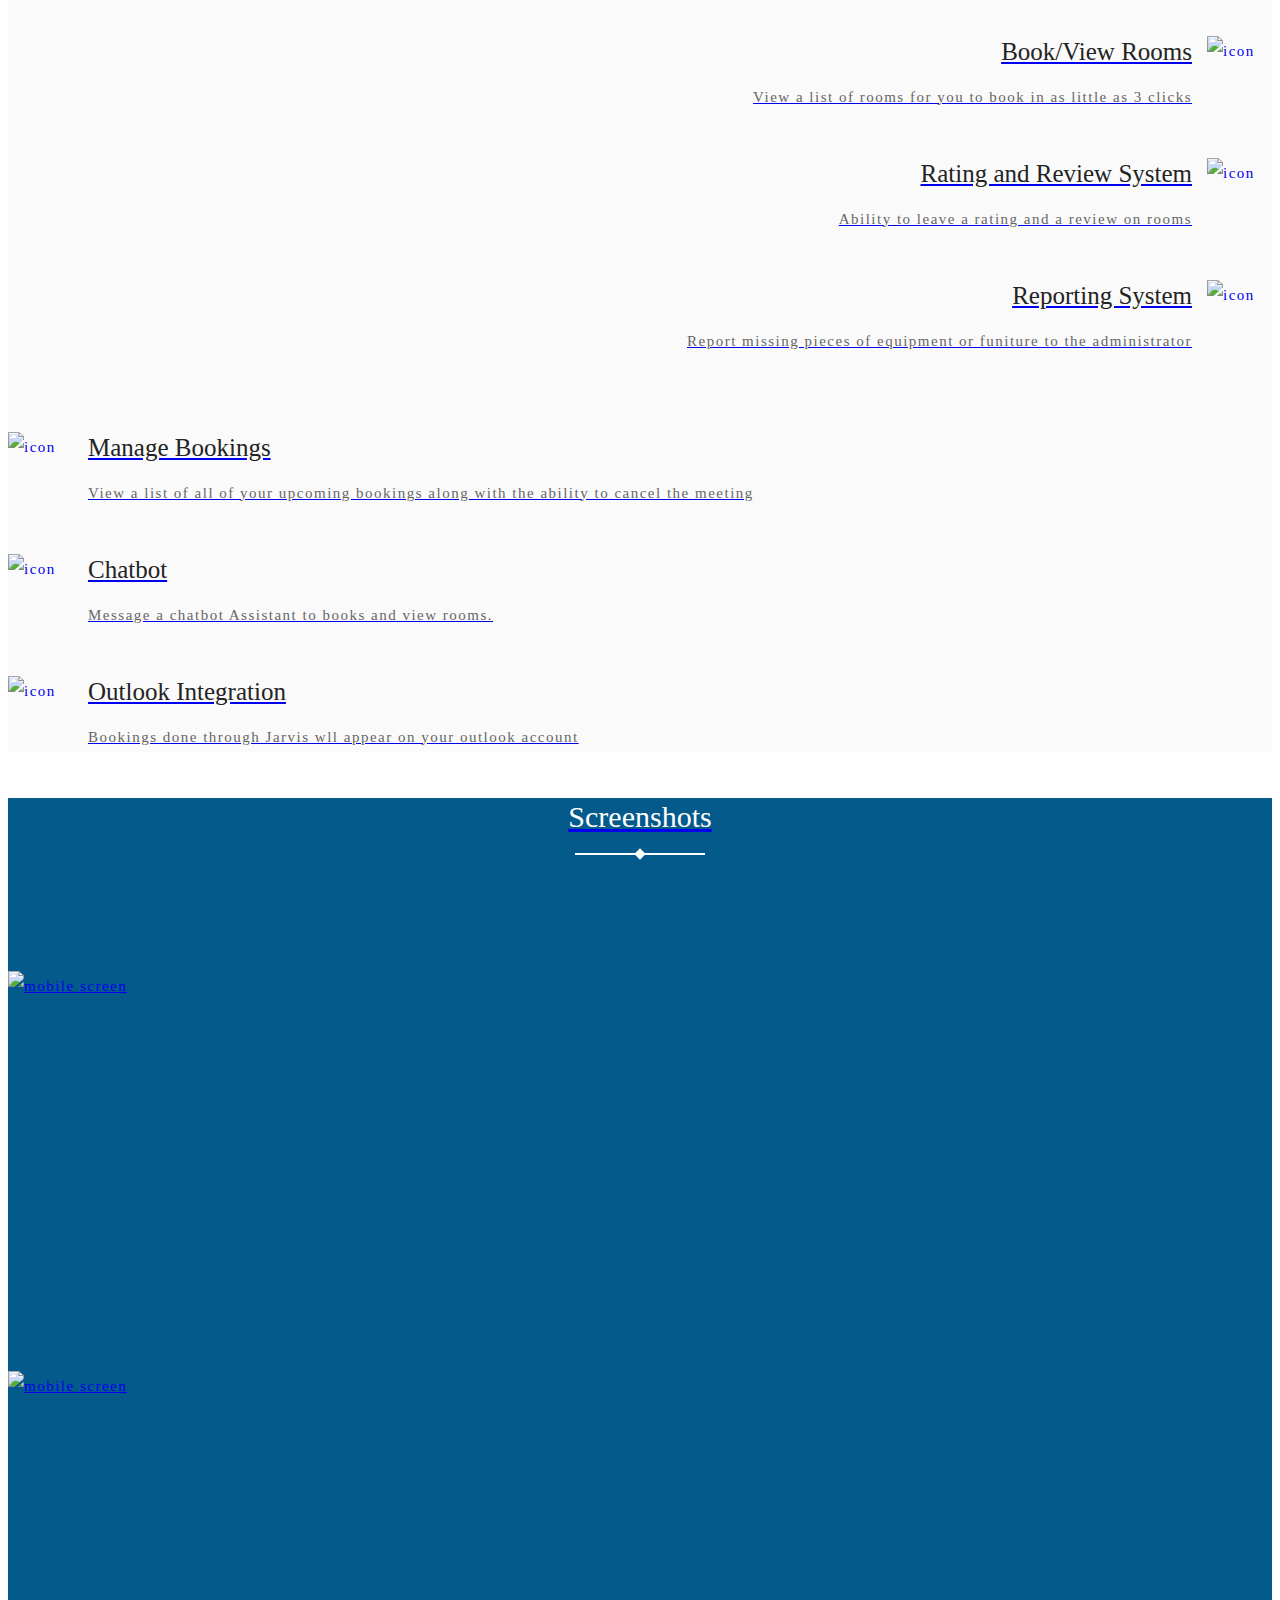
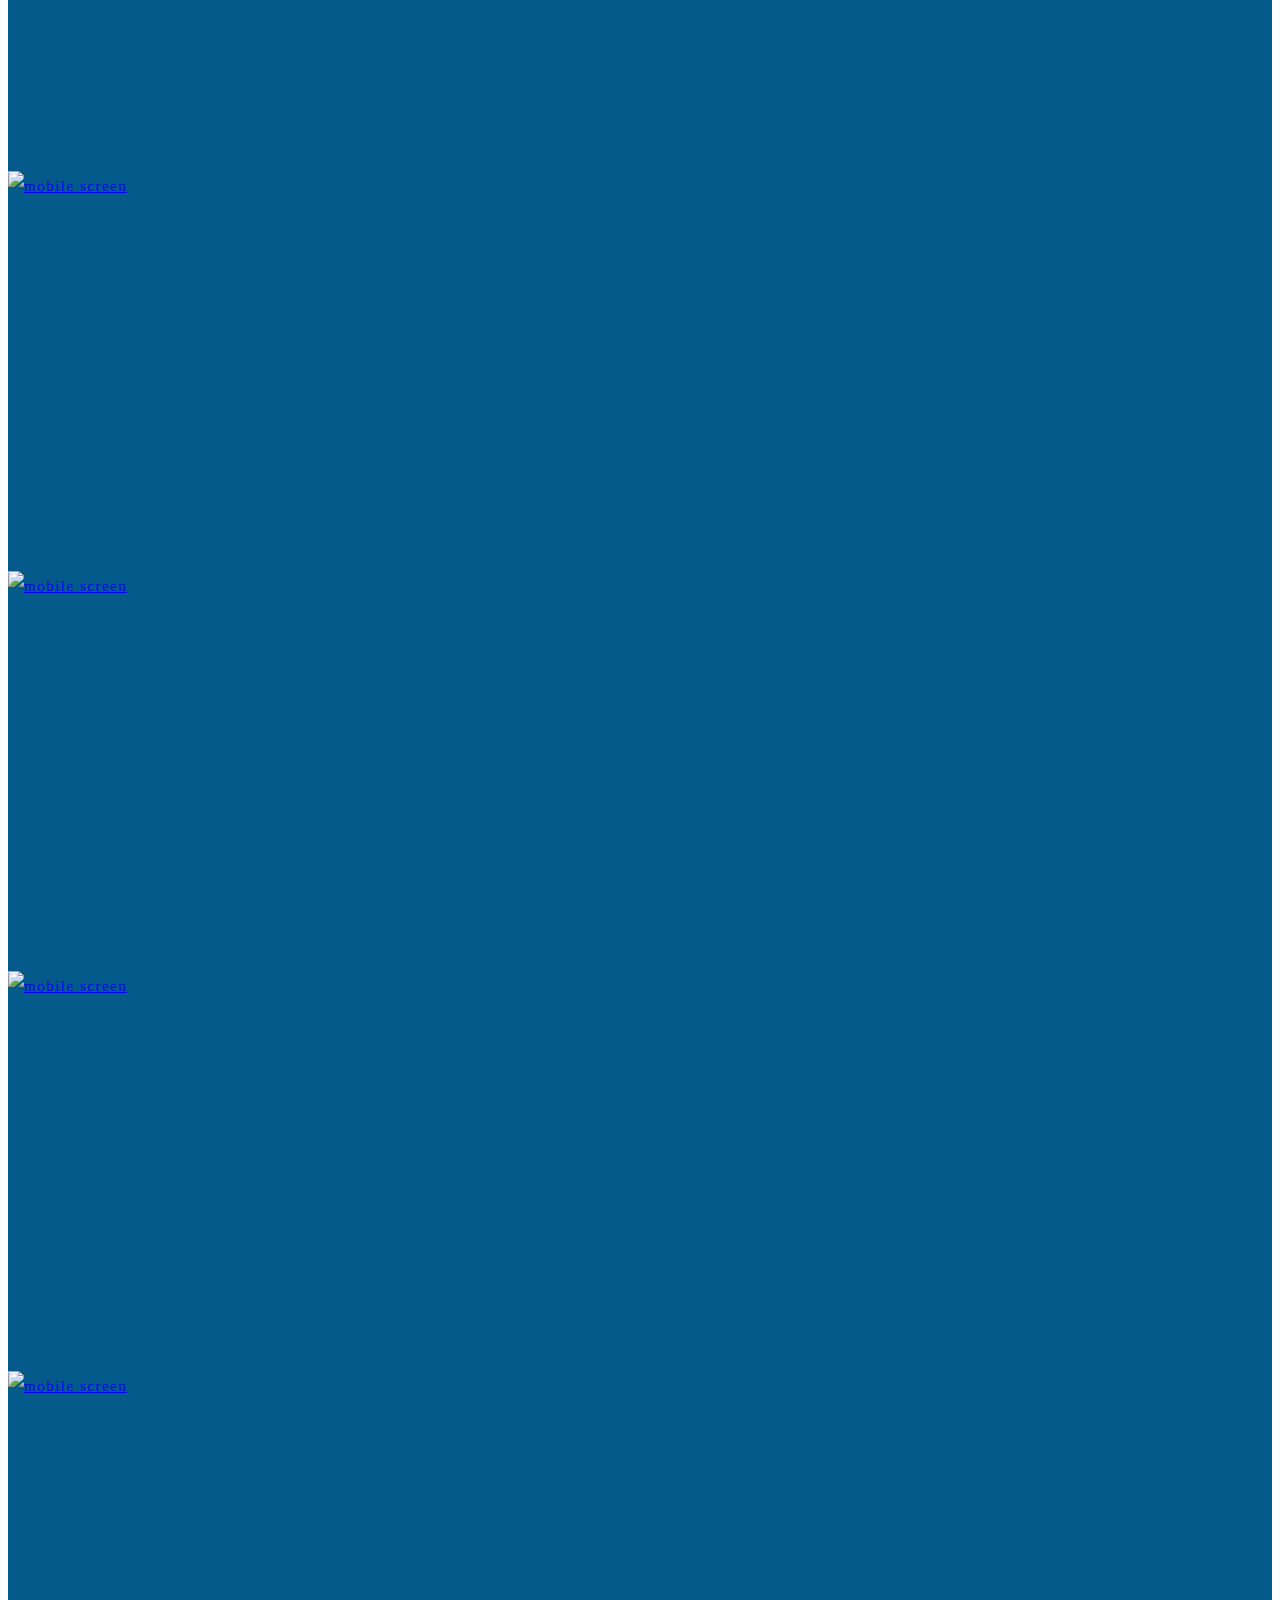
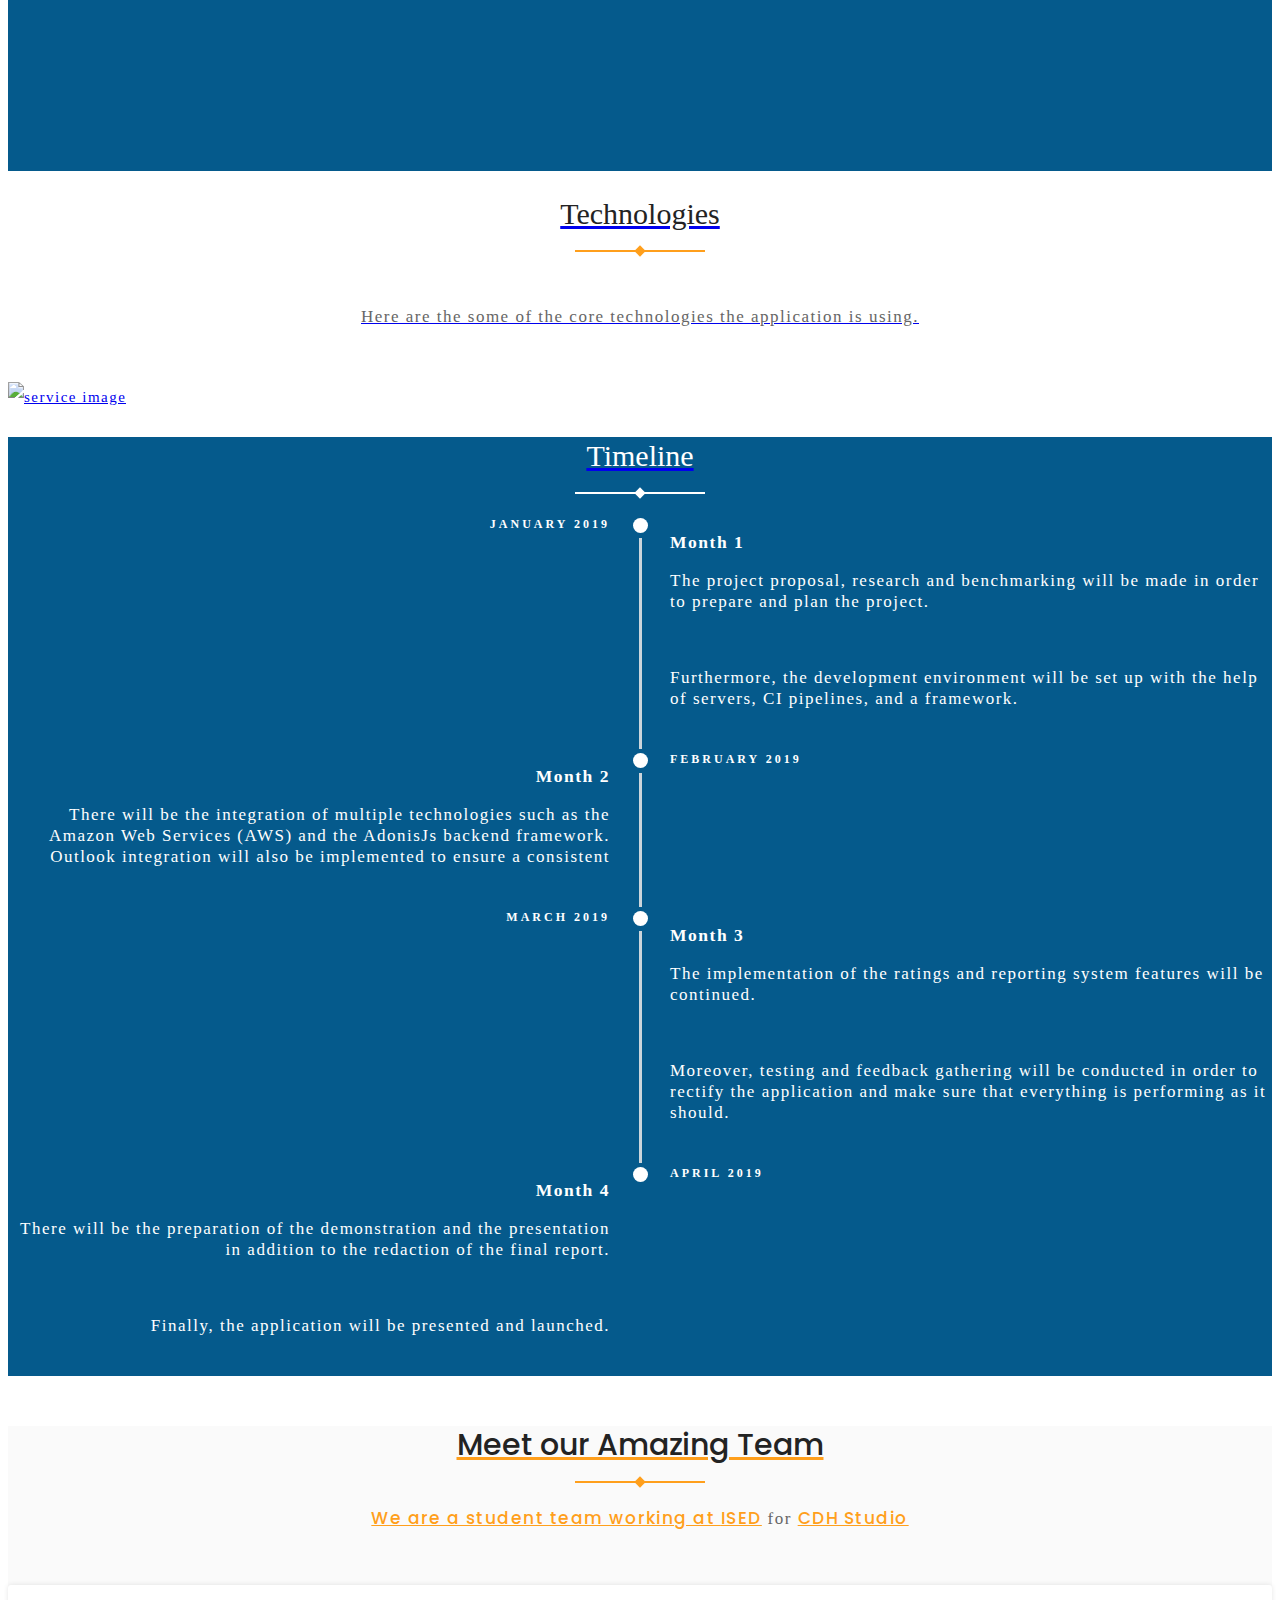
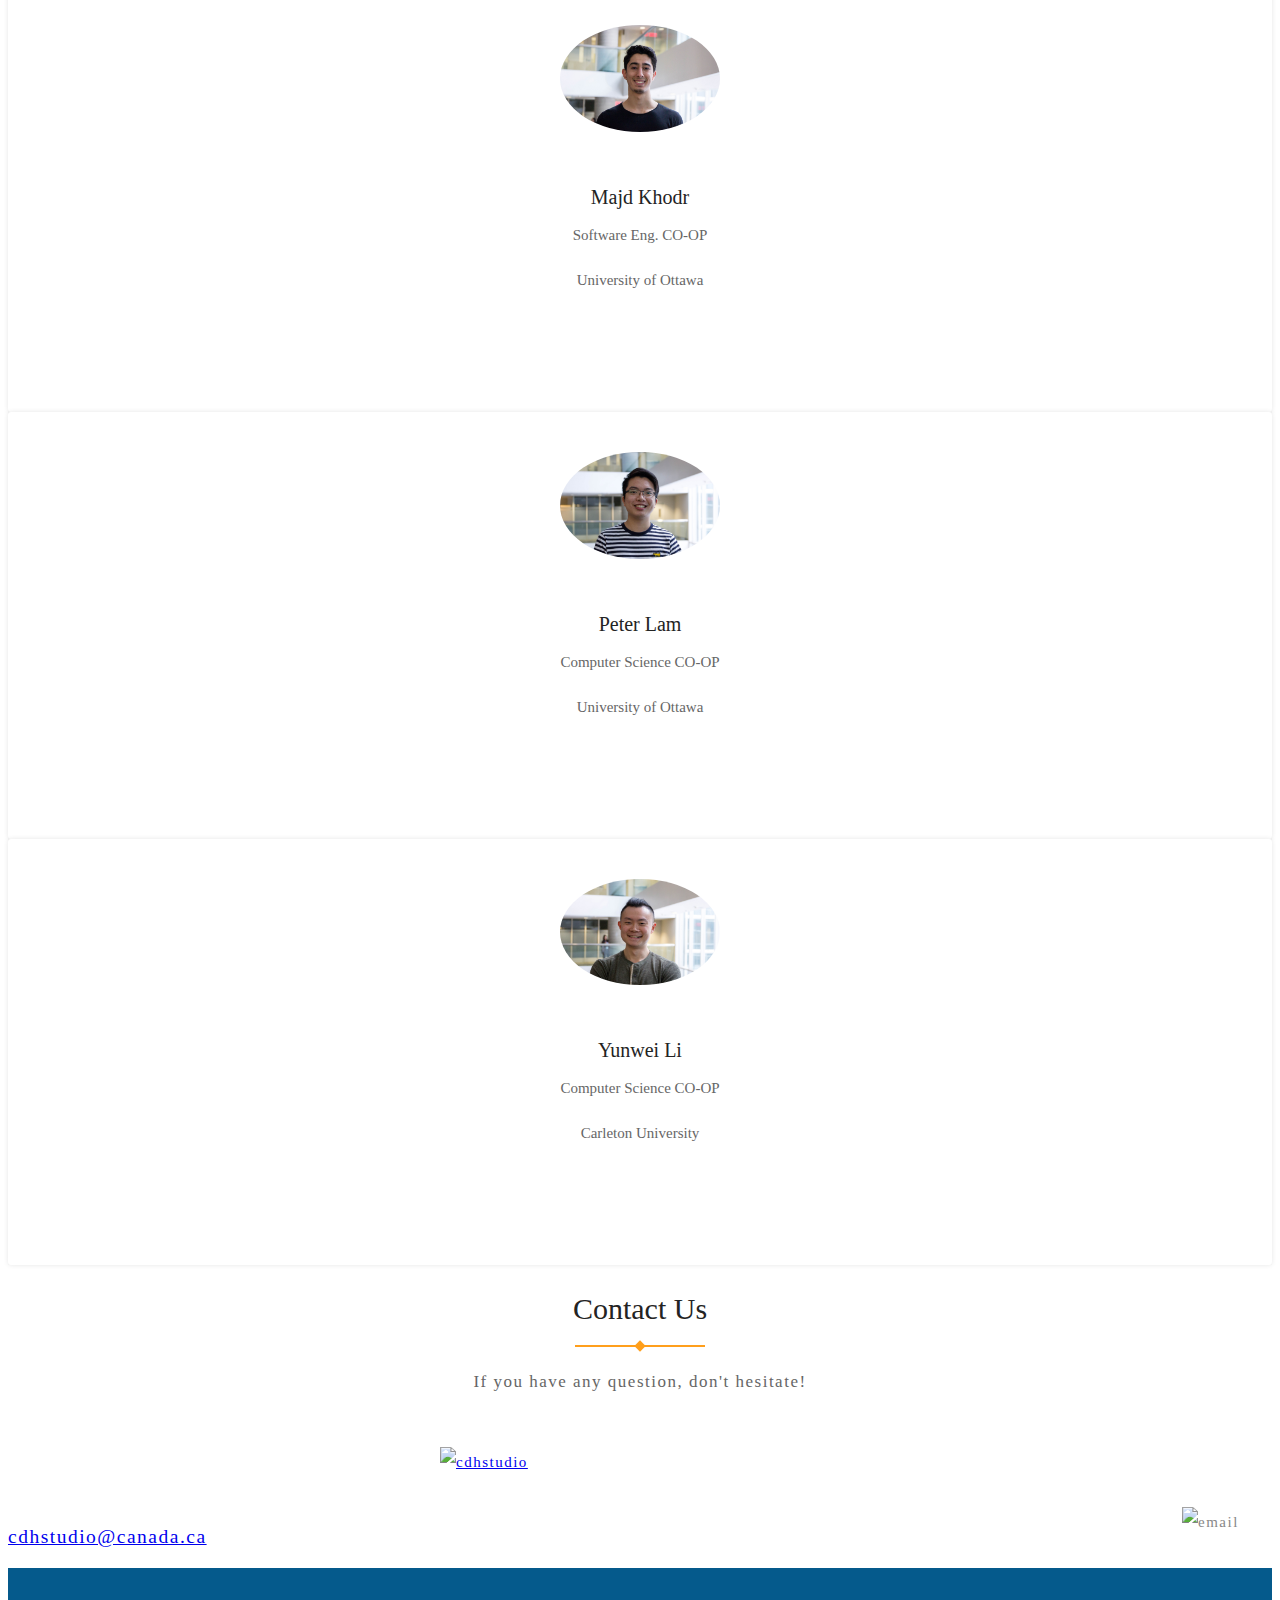
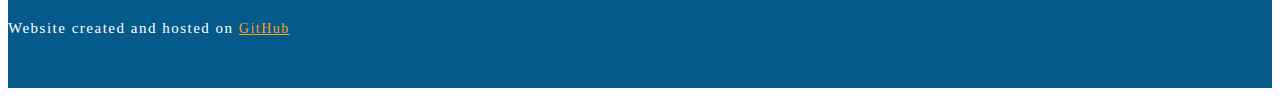
==== commit 91443718: "fixed alignment" ====
--- a/index.html
+++ b/index.html
@@ -200,10 +200,10 @@
                 </h2>
             </div>
             <div class="row">
-                <div class="col-md-4 col-sm-6 col-xs-12">
+                <div class="col-md-6 col-sm-6 col-xs-12">
                     <div class="ft-content rtl">
                         <div class="ft-single">
-                            <img src="assets/img/icon/feature/smartphone.png" alt="icon" width="65" height="65">
+                            <img src="assets/img/icon/feature/door.png" alt="icon" width="65" height="65">
                             <div class="meta-content">
                                 <h2>
                                     <span class="en">Book/View Rooms</span>
@@ -214,13 +214,13 @@
                             </div>
                         </div>
                         <div class="ft-single">
-                            <img src="assets/img/icon/feature/notebook.png" alt="icon" width="65" height="65">
+                            <img src="assets/img/icon/feature/star.png" alt="icon" width="65" height="65">
                             <div class="meta-content">
                                 <h2>
                                     <span class="en">Rating and Review System</span>
                                 </h2>
                                 <p>
-                                    <span class="en">Leave a rating and a review on a room after attending mmetings</span>
+                                    <span class="en">Ability to leave a rating and a review on rooms</span>
                                 </p>
                             </div>
                         </div>
@@ -231,18 +231,14 @@
                                     <span class="en">Reporting System</span>
                                 </h2>
                                 <p>
-                                    <span class="en">Report missing peices of equipment or funiture to the administrator</span>
+                                    <span class="en">Report missing pieces of equipment or funiture to the administrator</span>
                                 </p>
                             </div>
                         </div>
                     </div>
                 </div>
-                <div class="col-md-4 hidden-sm col-xs-12">
-                    <div class="ft-screen-img">
-                        <img src="assets/img/app/login.jpg" alt="image">
-                    </div>
-                </div>
-                <div class="col-md-4 col-sm-6 col-xs-12">
+
+                <div class="col-md-6 col-sm-6 col-xs-12">
                     <div class="ft-content">
                         <div class="ft-single">
                             <img src="assets/img/icon/feature/list.png" alt="icon" width="65" height="65">
@@ -282,88 +278,32 @@
     </section>
     <!-- feature area end -->
 
-    <!-- achivement area start -->
-    <div class="achivement-area ptb--100">
-        <div class="container">
-            <div class="row">
-                <div class="col-md-3 col-sm-3 col-xs-12">
-                    <div class="ach-single">
-                        <div class="icon"><img src="assets/img/icon/sad-emotion.png" alt="icon" width="70" height="70"></div>
-                        <p><span class="counter">80</span>%</p>
-                        <h5>
-                            <span class="en">of students feel overwhelmed about the workload</span>
-                        </h5>
-                    </div>
-                </div>
-                <div class="col-md-3 col-sm-3 col-xs-12">
-                    <div class="ach-single">
-                        <div class="icon"><img src="assets/img/icon/working-on-laptop.png" alt="icon" width="70" height="70"></div>
-                        <p><span class="counter">65</span>%</p>
-                        <h5>
-                            <span class="en">find planning their schedule difficult</span>
-                        </h5>
-                    </div>
-                </div>
-                <div class="col-md-3 col-sm-3 col-xs-12">
-                    <div class="ach-single">
-                        <div class="icon"><img src="assets/img/icon/going-to-work.png" alt="icon" width="70" height="70"></div>
-                        <p><span class="counter">88</span>%</p>
-                        <h5>
-                            <span class="en">of students have trouble managing a school/work balance</span>
-                        </h5>
-                    </div>
-                </div>
-                <div class="col-md-3 col-sm-3 col-xs-12">
-                    <div class="ach-single">
-                        <div class="icon"><img src="assets/img/icon/meeting-with-a-friend.png" alt="icon" width="70" height="70"></div>
-                        <p><span class="counter">72</span>%</p>
-                        <h5>
-                            <span class="en">find it difficult to manage a school/social life balance</span>
-                        </h5>
-                    </div>
-                </div>
-            </div>
-        </div>
-    </div>
-    <!-- achivement area end -->
-
     <!-- screen slider area start -->
-    <section class="screen-area bg-gray ptb--100" id="screenshot">
+    <section class="call-to-action screen-area ptb--100" id="screenshot">
         <div class="container">
             <div class="section-title">
                 <h2>
                     <span class="en">Screenshots</span>
                 </h2>
-                <p>
-                    <span class="en">Here are the mockups of the application, for an interactive version,</span>
-                    <a style="font-size: 17px;font-family: 'Poppins', sans-serif;   
-                    color: #ff9f1c;" target="_blank" href="https://xd.adobe.com/view/be58e6ad-f437-4fe1-7b0b-03dc4ed063d1-c869/">
-                        <span class="en">click here</span>
-                    </a>
-                </p>
-            </div>
-            <img class="screen-img" src="assets/img/mobile/screen-slider.png" alt="mobile screen">
+            </div>
             <div class="screen-slider owl-carousel">
                 <div class="single-screen">
-                    <img src="assets/img/mobile/screen-slider/screen1.jpg" alt="mobile screen">
+                    <img src="assets/img/app/screen-slider/screen1.png" alt="mobile screen">
                 </div>
                 <div class="single-screen">
-                    <img src="assets/img/mobile/screen-slider/screen2.jpg" alt="mobile screen">
+                    <img src="assets/img/app/screen-slider/screen2.png" alt="mobile screen">
                 </div>
                 <div class="single-screen">
-                    <img src="assets/img/mobile/screen-slider/screen3.jpg" alt="mobile screen">
+                    <img src="assets/img/app/screen-slider/screen3.png" alt="mobile screen">
                 </div>
                 <div class="single-screen">
-                    <img src="assets/img/mobile/screen-slider/screen4.jpg" alt="mobile screen">
+                    <img src="assets/img/app/screen-slider/screen4.png" alt="mobile screen">
                 </div>
                 <div class="single-screen">
-                    <img src="assets/img/mobile/screen-slider/screen5.jpg" alt="mobile screen">
+                    <img src="assets/img/app/screen-slider/screen5.png" alt="mobile screen">
                 </div>
                 <div class="single-screen">
-                    <img src="assets/img/mobile/screen-slider/screen6.jpg" alt="mobile screen">
-                </div>
-                <div class="single-screen">
-                    <img src="assets/img/mobile/screen-slider/screen7.jpg" alt="mobile screen">
+                    <img src="assets/img/app/screen-slider/screen6.png" alt="mobile screen">
                 </div>
             </div>
         </div>
--- a/assets/css/style.css
+++ b/assets/css/style.css
@@ -152,7 +152,7 @@
 .header-area.scrolled {
     transition: box-shadow 400ms linear;
     transition: background-color 400ms linear;
-    background-color: #535353;
+    background-color: #06679f;
     box-shadow: 0 4px 8px 0 rgba(0, 0, 0, 0.2);
   }
 
@@ -169,8 +169,8 @@
 
 .logo a img {
     max-height: 100%;
-    width: 70%;
-    height: 80%
+    width: 50%;
+    height: 60%
 }
 
 .main-menu {
@@ -288,7 +288,7 @@
     height: 800px;
     background: #003968 ;
     padding-top: 80px;
-    background-image: linear-gradient( 30deg, #003968 , #1473e6d9);
+    background-image: linear-gradient( 30deg, #003968 , #0facf3);
 }
 
 .slider-img {
@@ -630,7 +630,7 @@
     top: 0;
     height: 100%;
     width: 100%;
-    background-color: rgba(20, 115, 230,0.9);
+    background-color: #055b8d;
 }
 
 .ach-single {
@@ -673,6 +673,7 @@
 
 .screen-area {
     position: relative;
+    background-color: #055b8d;
 }
 
 .screen-area img.screen-img {
@@ -697,7 +698,7 @@
 .screen-slider .owl-dots .owl-dot {
     height: 15px;
     width: 15px;
-    border: 1px solid #1473E6;
+    border: 1px solid #ffffff;
     border-radius: 50%;
     display: inline-block;
     margin: 0px 2px;
@@ -707,7 +708,7 @@
 }
 
 .screen-slider .owl-dots .active {
-    background-color: #1473E6;
+    background-color: #ffffff;
 }
 
 
@@ -1033,7 +1034,7 @@
     height: 100%;
     width: 100%;
     z-index: -1;
-    background-color: rgba(20, 115, 230,0.9);
+    background-color: #055a8c;
 }
 .download-btns a {
     margin: 0px 32px;
@@ -1234,7 +1235,7 @@
 .footer-area{
     height: 120px;
     text-align: center;
-    background-color: #1473E6;
+    background-color: #055a8c;
     display: flex;
     align-items: center;
 }
@@ -2164,3 +2165,16 @@
 #timeline h2:after{
     background-color: #FFFFFF !important;
 }
+
+#screenshot h2:before{
+    background-color: #FFFFFF !important;
+}
+
+#screenshot h2:after{
+    background-color: #FFFFFF !important;
+}
+
+.single-screen {
+    height: 400px;
+    width: 400px;
+}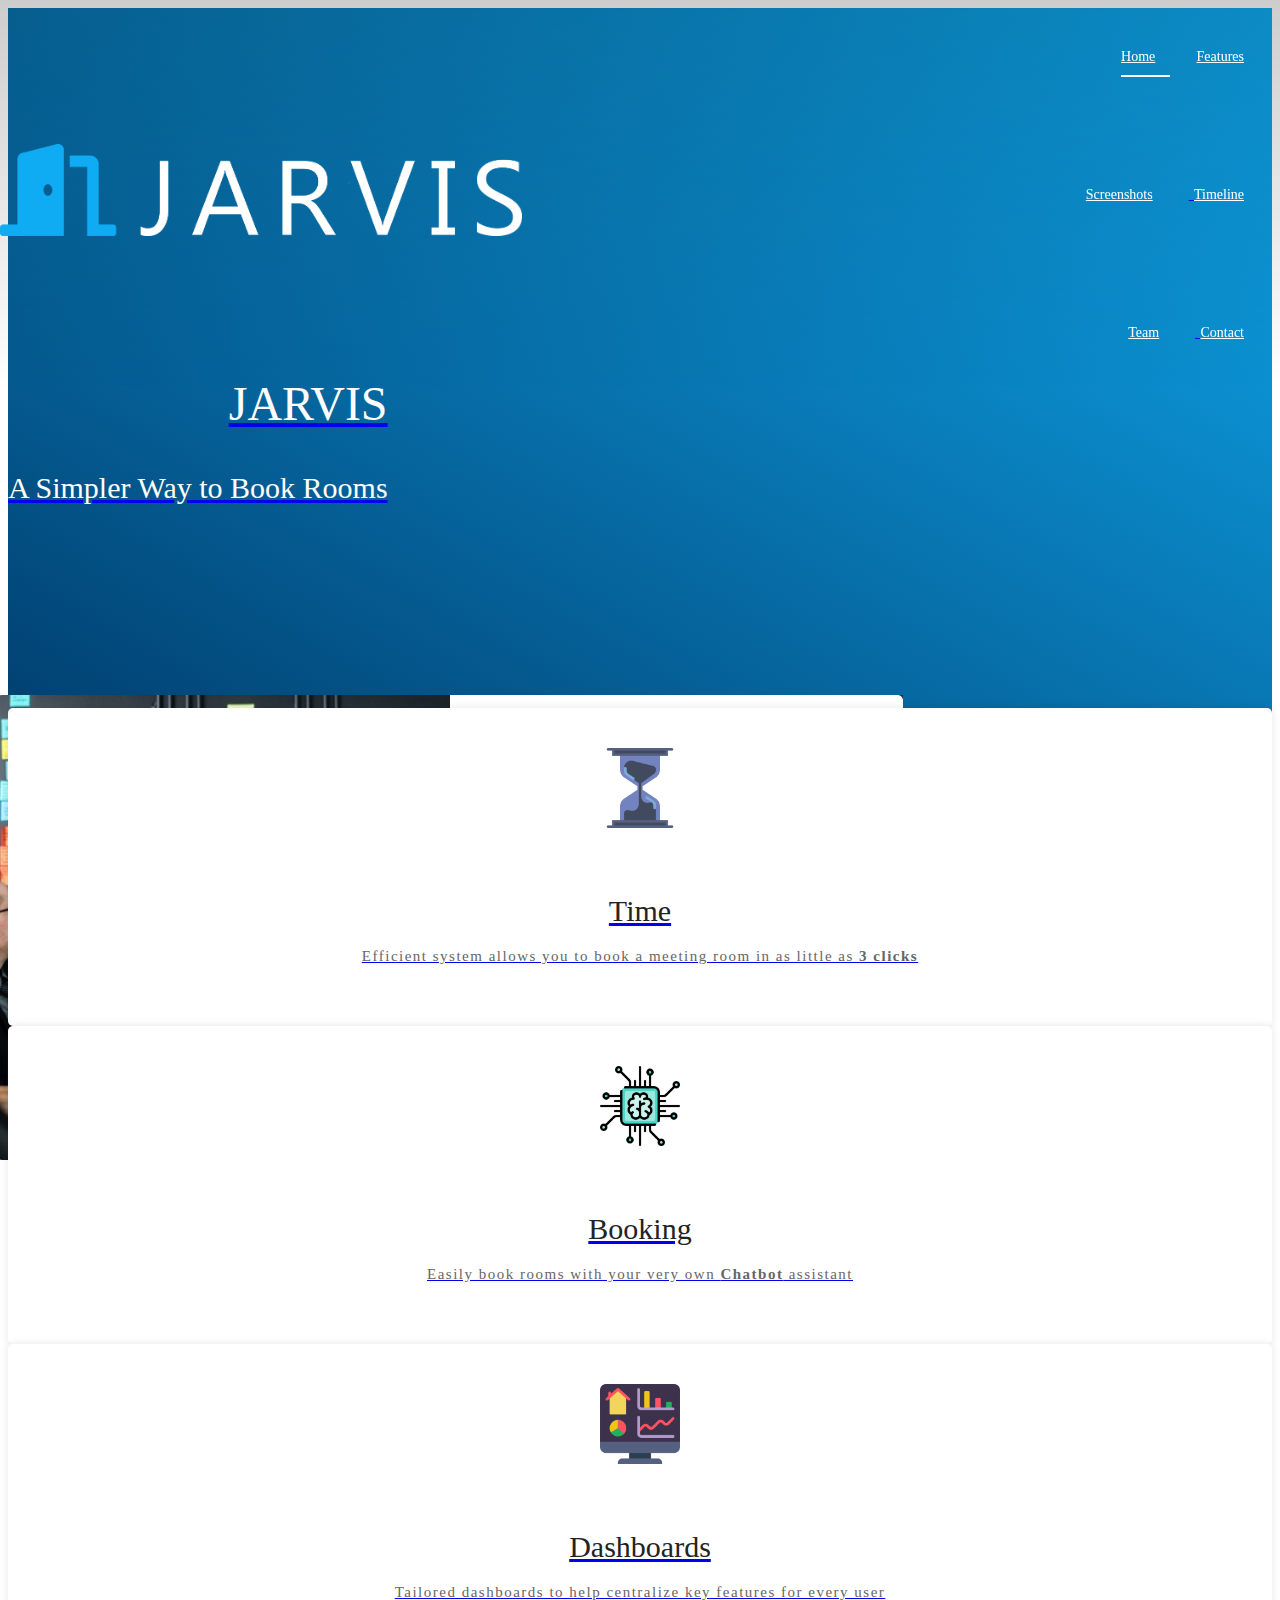
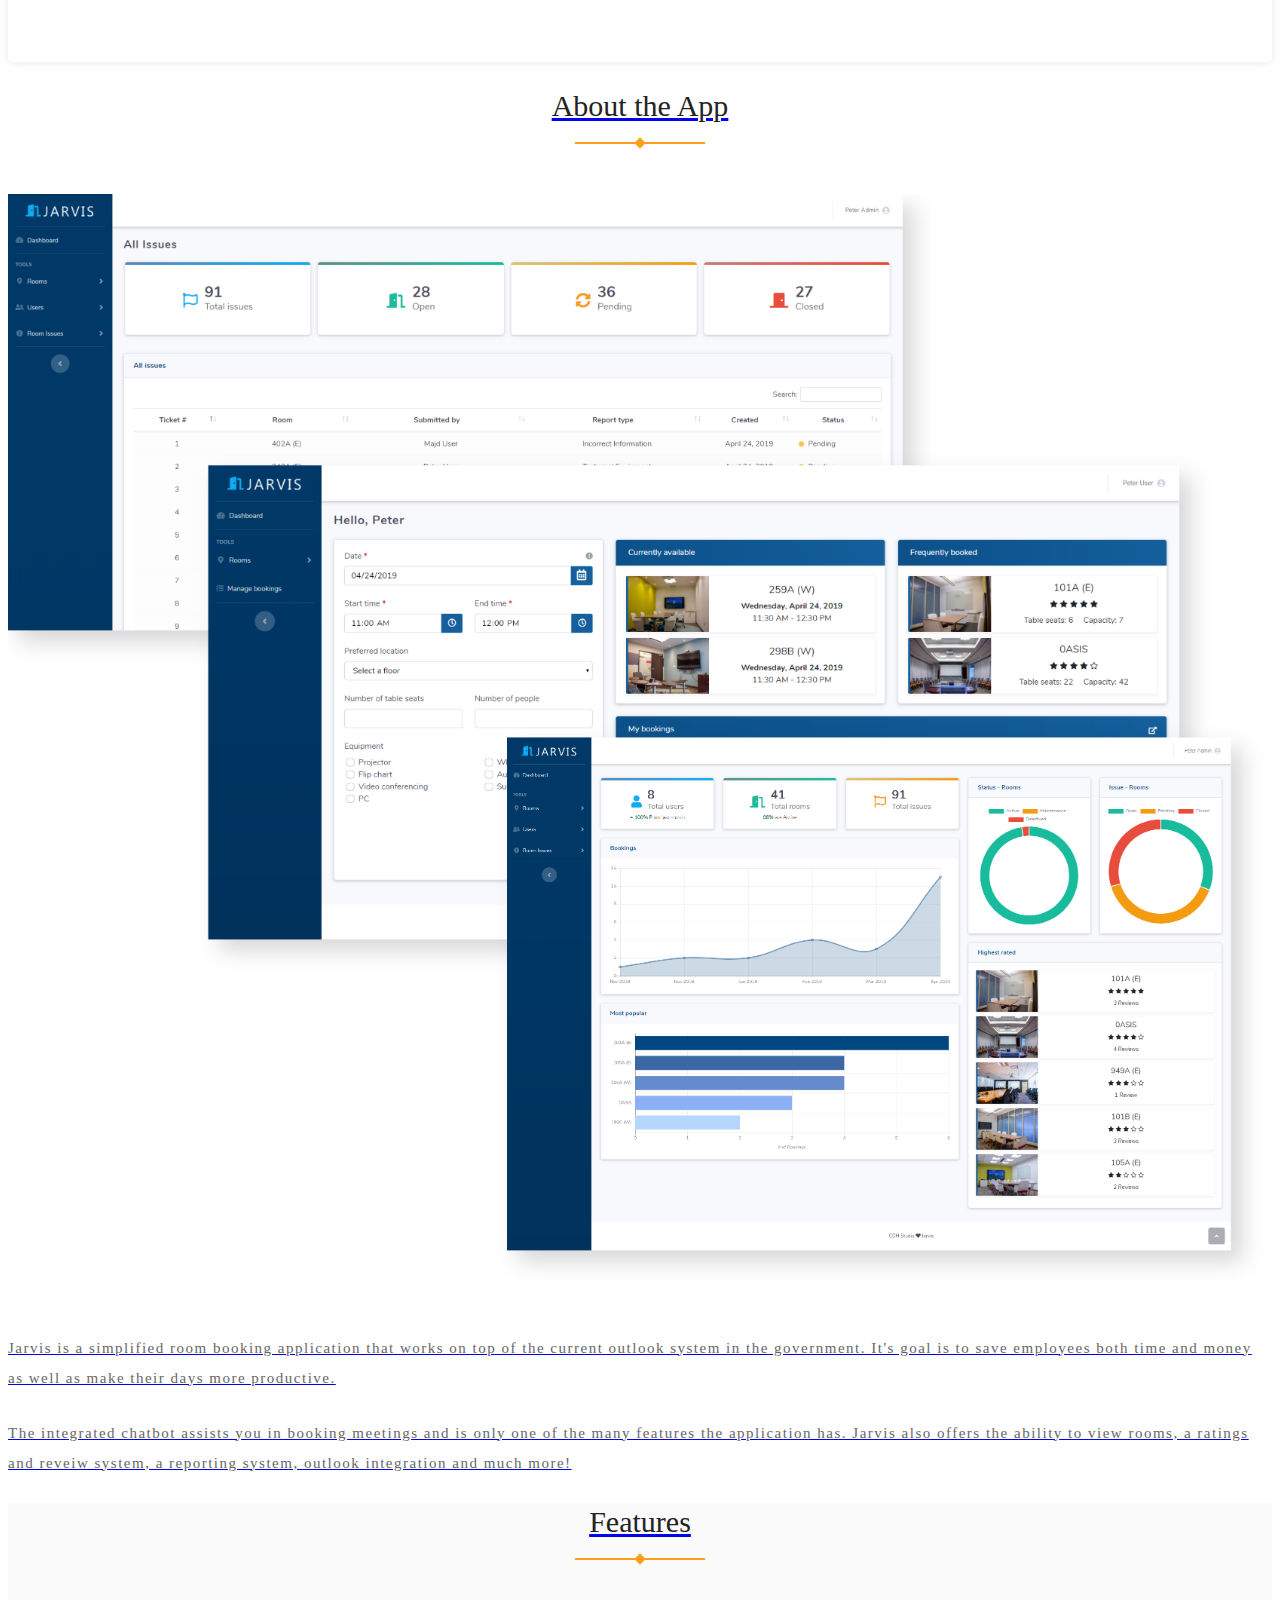
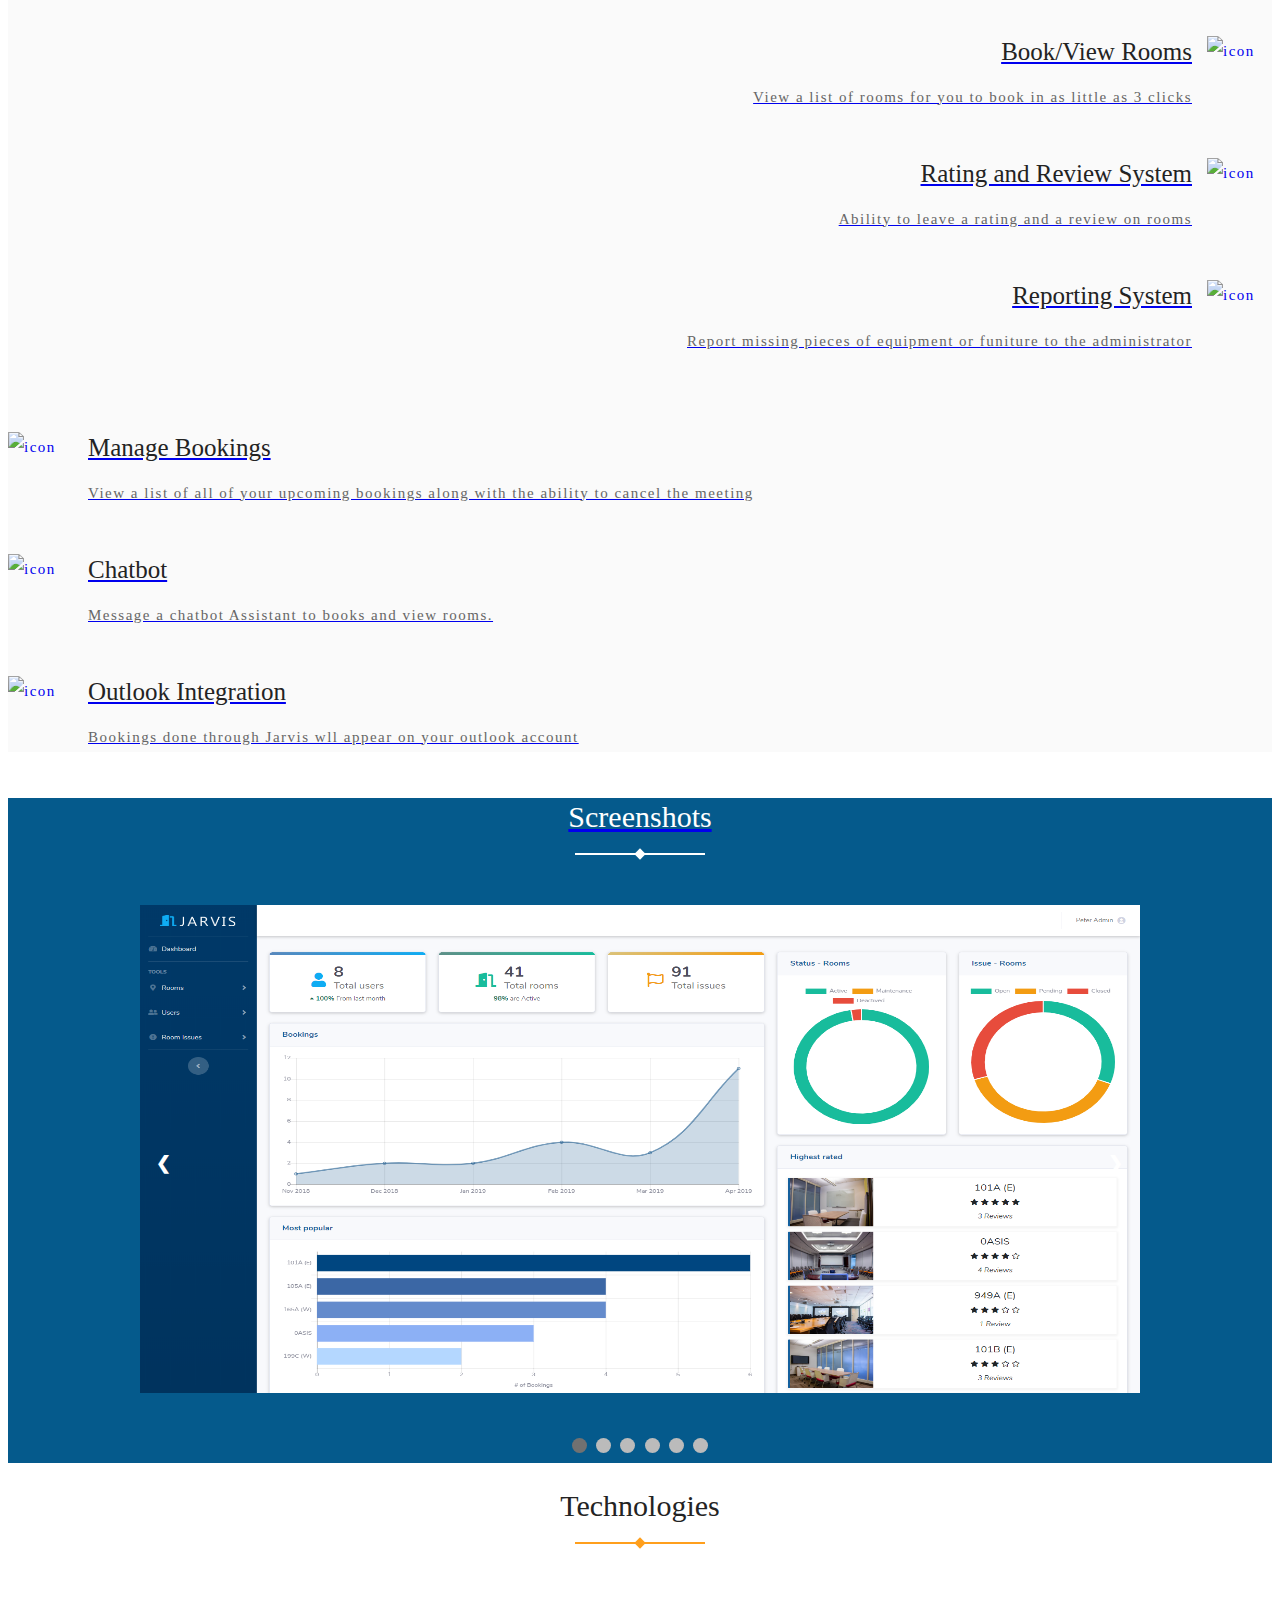
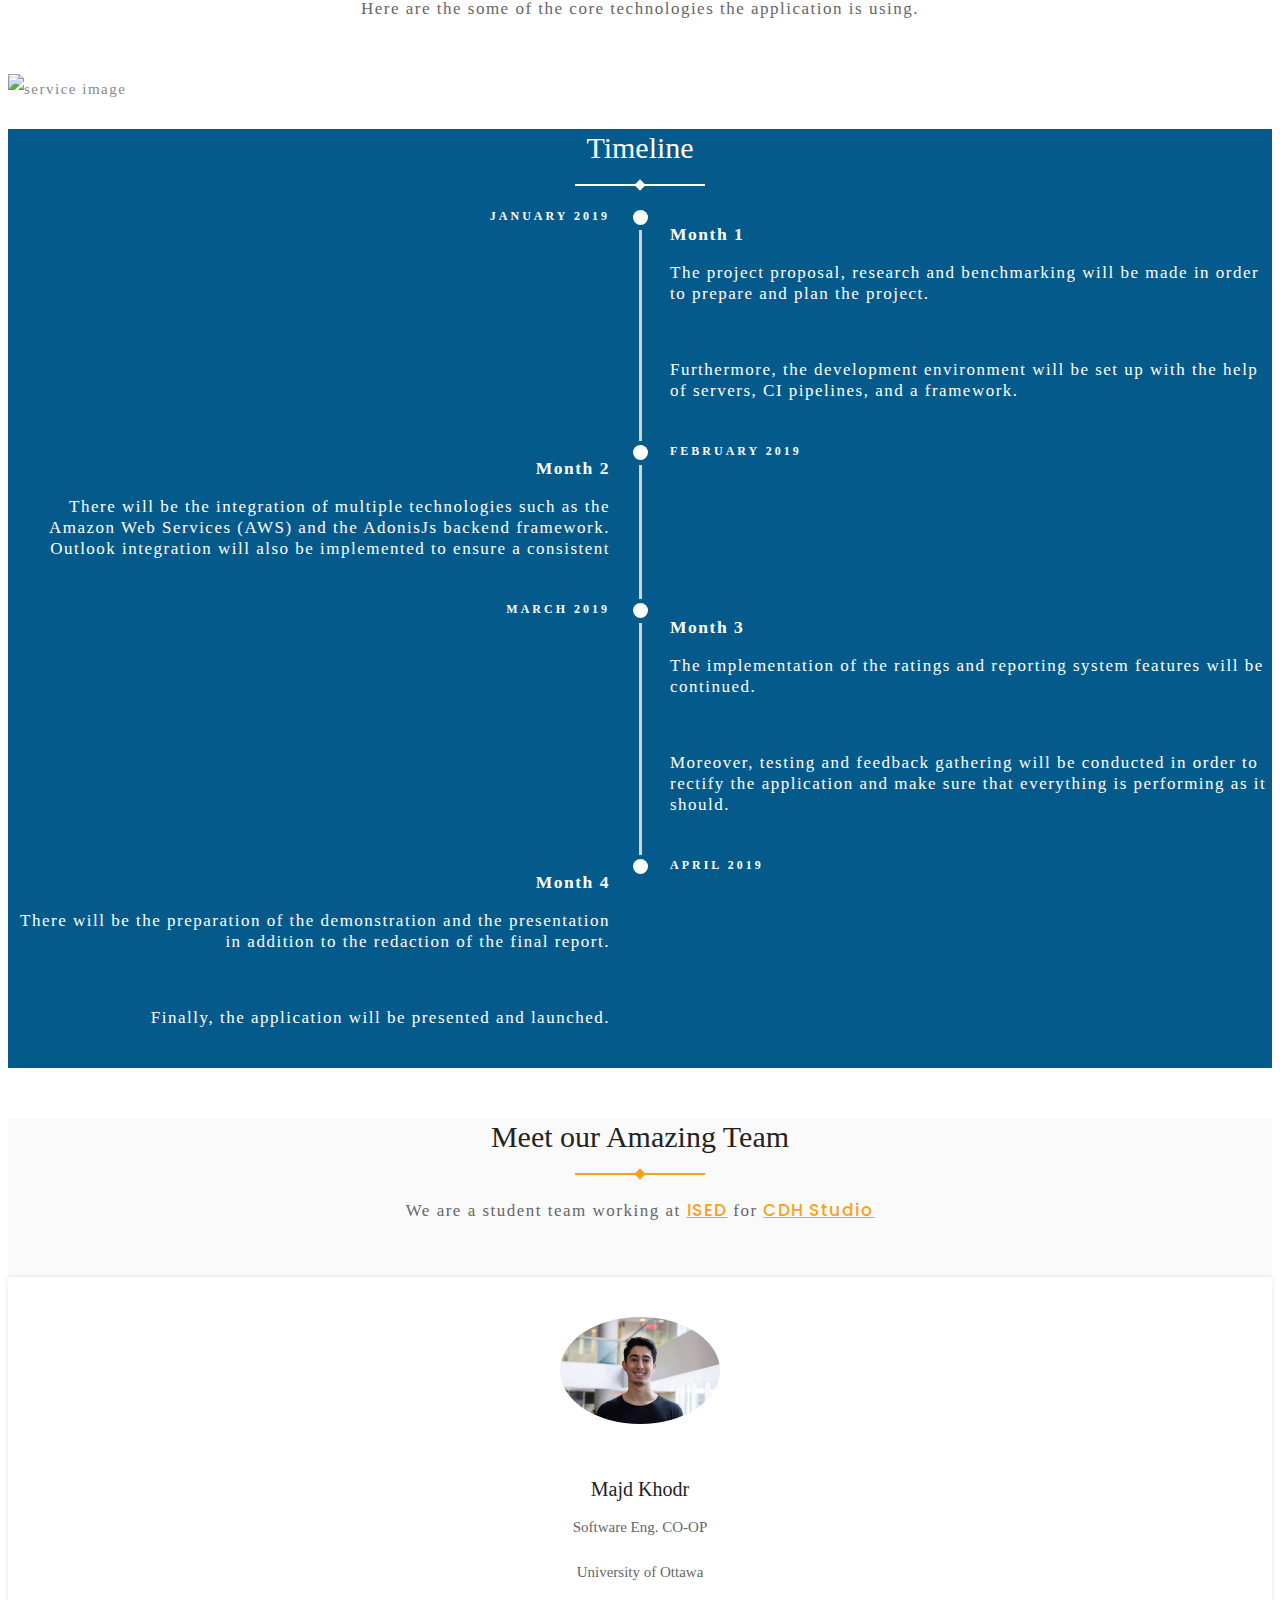
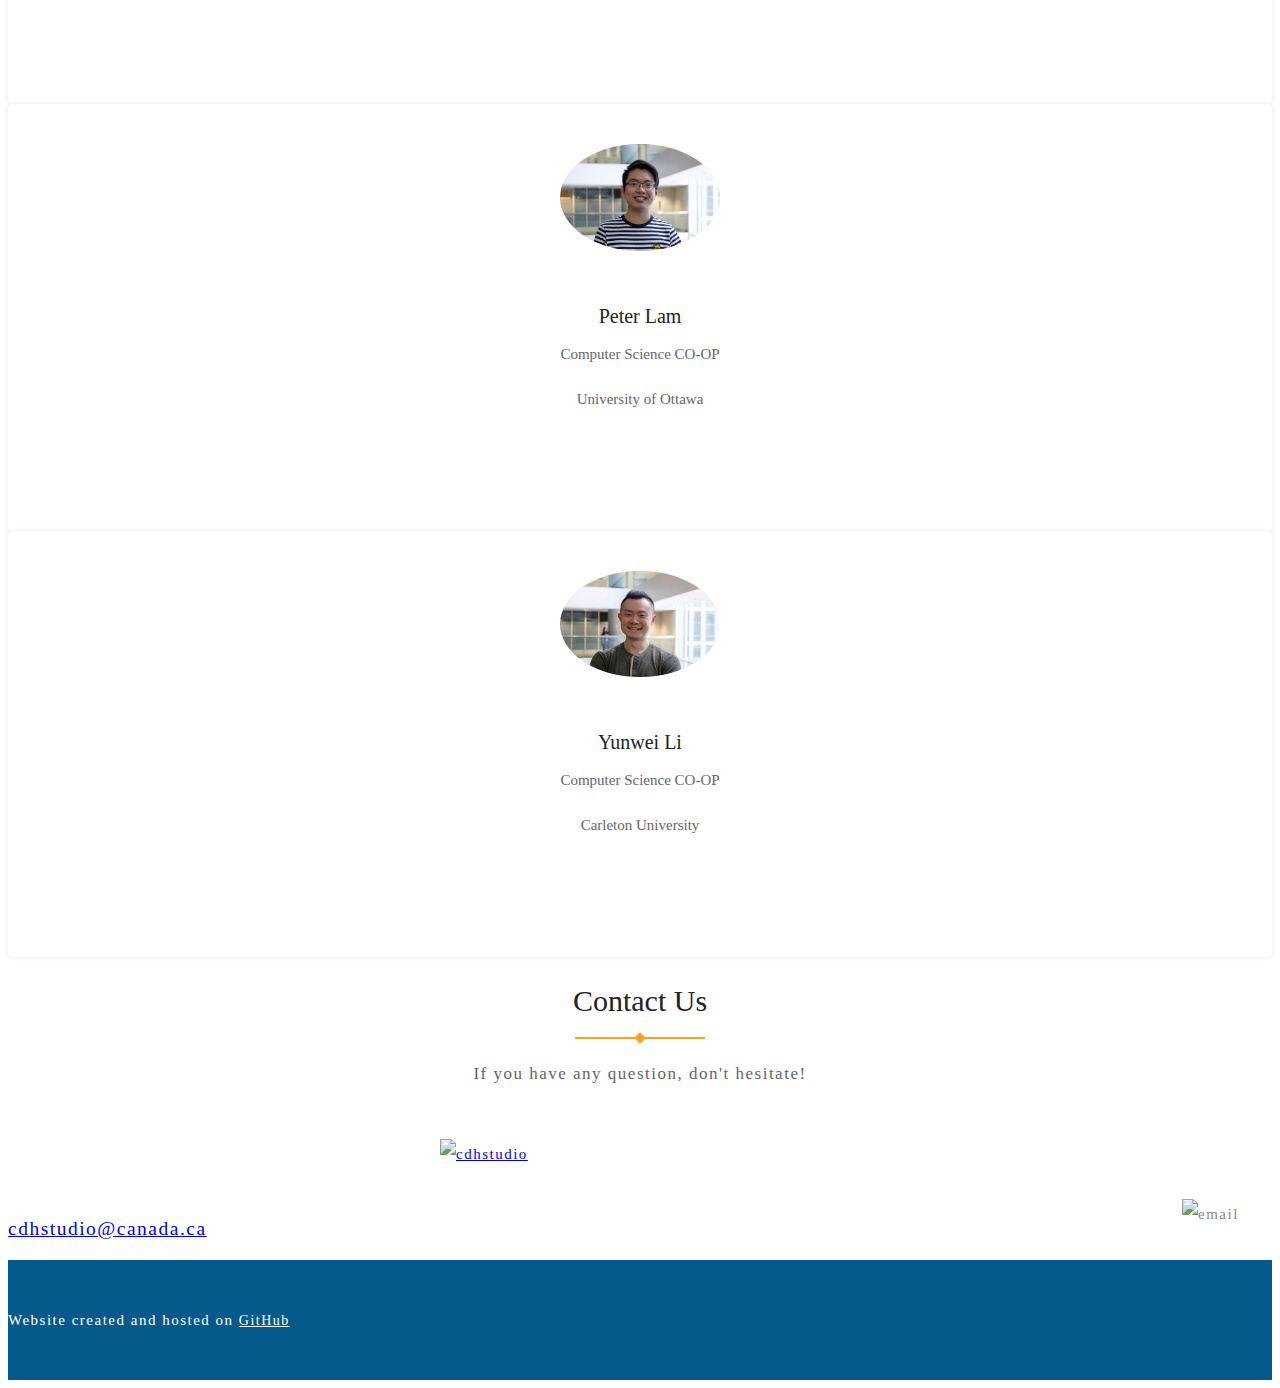
==== commit 01d41699: "manual slide" ====
--- a/index.html
+++ b/index.html
@@ -19,6 +19,7 @@
     <link rel="stylesheet" href="assets/css/typography.css">
     <link rel="stylesheet" href="assets/css/style.css">
     <link rel="stylesheet" href="assets/css/responsive.css">
+    <!-- <link rel="stylesheet" href="assets/css/animate.css"> -->
     <!--[if IE]>
     <style>
         .header-area {
@@ -286,28 +287,79 @@
                     <span class="en">Screenshots</span>
                 </h2>
             </div>
-            <div class="screen-slider owl-carousel">
-                <div class="single-screen">
-                    <img src="assets/img/app/screen-slider/screen1.png" alt="mobile screen">
-                </div>
-                <div class="single-screen">
-                    <img src="assets/img/app/screen-slider/screen2.png" alt="mobile screen">
-                </div>
-                <div class="single-screen">
-                    <img src="assets/img/app/screen-slider/screen3.png" alt="mobile screen">
-                </div>
-                <div class="single-screen">
-                    <img src="assets/img/app/screen-slider/screen4.png" alt="mobile screen">
-                </div>
-                <div class="single-screen">
-                    <img src="assets/img/app/screen-slider/screen5.png" alt="mobile screen">
-                </div>
-                <div class="single-screen">
-                    <img src="assets/img/app/screen-slider/screen6.png" alt="mobile screen">
-                </div>
+            <div class="slideshow-container">
+                <div class="mySlides fade">
+                    <img src="assets/img/app/screen-slider/screen1.png" style="width:100%; max-height: 488px">
+                </div>
+                
+                <div class="mySlides fade">
+                    <img src="assets/img/app/screen-slider/screen2.png" style="width:100%">
+                </div>
+                
+                <div class="mySlides fade">
+                    <img src="assets/img/app/screen-slider/screen3.png" style="width:100%">
+                </div>
+                <div class="mySlides fade">
+                    <img src="assets/img/app/screen-slider/screen4.png" style="width:100%">
+                </div>
+                
+                <div class="mySlides fade">
+                    <img src="assets/img/app/screen-slider/screen5.png" style="width:100%">
+                </div>
+                
+                <div class="mySlides fade">
+                    <img src="assets/img/app/screen-slider/screen6.png" style="width:100%">
+                </div>
+                
+                <a class="prev" onclick="plusSlides(-1)">&#10094;</a>
+                <a class="next" onclick="plusSlides(1)">&#10095;</a>
+            </div>
+            <br>
+            <div style="text-align:center">
+                <span class="dot" onclick="currentSlide(1)"></span> 
+                <span class="dot" onclick="currentSlide(2)"></span> 
+                <span class="dot" onclick="currentSlide(3)"></span> 
+                <span class="dot" onclick="currentSlide(4)"></span> 
+                <span class="dot" onclick="currentSlide(5)"></span> 
+                <span class="dot" onclick="currentSlide(6)"></span> 
             </div>
         </div>
     </section>
+    <script>
+        var slideIndex = 1;
+        showSlides(slideIndex);
+
+        function plusSlides(n) {
+            showSlides(slideIndex += n);
+        }
+
+        function currentSlide(n) {
+            showSlides(slideIndex = n);
+        }
+
+        function showSlides(n) {
+            var i;
+            var slides = document.getElementsByClassName("mySlides");
+            var dots = document.getElementsByClassName("dot");
+
+            if (n > slides.length) {
+                slideIndex = 1;
+            }    
+            if (n < 1) {
+                slideIndex = slides.length;
+            }
+
+            for (i = 0; i < slides.length; i++) {
+                slides[i].style.display = "none";  
+            }
+
+            for (i = 0; i < dots.length; i++) {
+                dots[i].className = dots[i].className.replace(" active", "");
+            }
+            slides[slideIndex-1].style.display = "block";  
+            dots[slideIndex-1].className += " active";
+        }
+    </script>
     <!-- screen slider area end -->
     
     <!-- technologies area start -->
--- a/assets/css/style.css
+++ b/assets/css/style.css
@@ -686,13 +686,13 @@
     transform: translateX(-50%);
 }
 
-.screen-slider {
+/* .screen-slider {
     margin-top: 116px;
-}
+} */
 
 .screen-slider .owl-dots {
     text-align: center;
-    margin-top: 130px;
+    margin-top: 30px;
 }
 
 .screen-slider .owl-dots .owl-dot {
@@ -1243,7 +1243,7 @@
     color: #ffffff;
 }
 .footer-area p a{
-    color: #ff9f1c;
+    color: #ffffff;
     font-size: 14px;
 }
 /*===========================
@@ -2174,7 +2174,79 @@
     background-color: #FFFFFF !important;
 }
 
-.single-screen {
-    height: 400px;
-    width: 400px;
-}+/***** Slider *****/
+
+/* Slideshow container */
+.slideshow-container {
+    max-width: 1000px;
+    position: relative;
+    margin: auto;
+  }
+
+/* Next & previous buttons */
+.prev, .next {
+    cursor: pointer;
+    position: absolute;
+    top: 50%;
+    width: auto;
+    padding: 16px;
+    margin-top: -22px;
+    color: white;
+    font-weight: bold;
+    font-size: 18px;
+    transition: 0.6s ease;
+    border-radius: 0 3px 3px 0;
+    user-select: none;
+  }
+  
+  /* Position the "next button" to the right */
+  .next {
+    right: 0;
+    border-radius: 3px 0 0 3px;
+  }
+  
+  /* On hover, add a black background color with a little bit see-through */
+  .prev:hover, .next:hover {
+    background-color: rgba(0,0,0,0.8);
+  }
+  
+  /* The dots/bullets/indicators */
+  .dot {
+    cursor: pointer;
+    height: 15px;
+    width: 15px;
+    margin: 0 2px;
+    background-color: #bbb;
+    border-radius: 50%;
+    display: inline-block;
+    transition: background-color 0.6s ease;
+  }
+  
+  .dot.active, .dot:hover {
+    background-color: #717171;
+  }
+  
+  /* Fading animation */
+  .fade {
+    opacity: 1 !important;
+    -webkit-animation-name: fade;
+    -webkit-animation-duration: 1.5s;
+    animation-name: fade;
+    animation-duration: 1.5s;
+  }
+  
+  @-webkit-keyframes fade {
+    from {opacity: .4} 
+    to {opacity: 1}
+  }
+  
+  @keyframes fade {
+    from {opacity: .4} 
+    to {opacity: 1}
+  }
+  
+  /* On smaller screens, decrease text size */
+  @media only screen and (max-width: 300px) {
+    .prev, .next,.text {font-size: 11px}
+  }
+
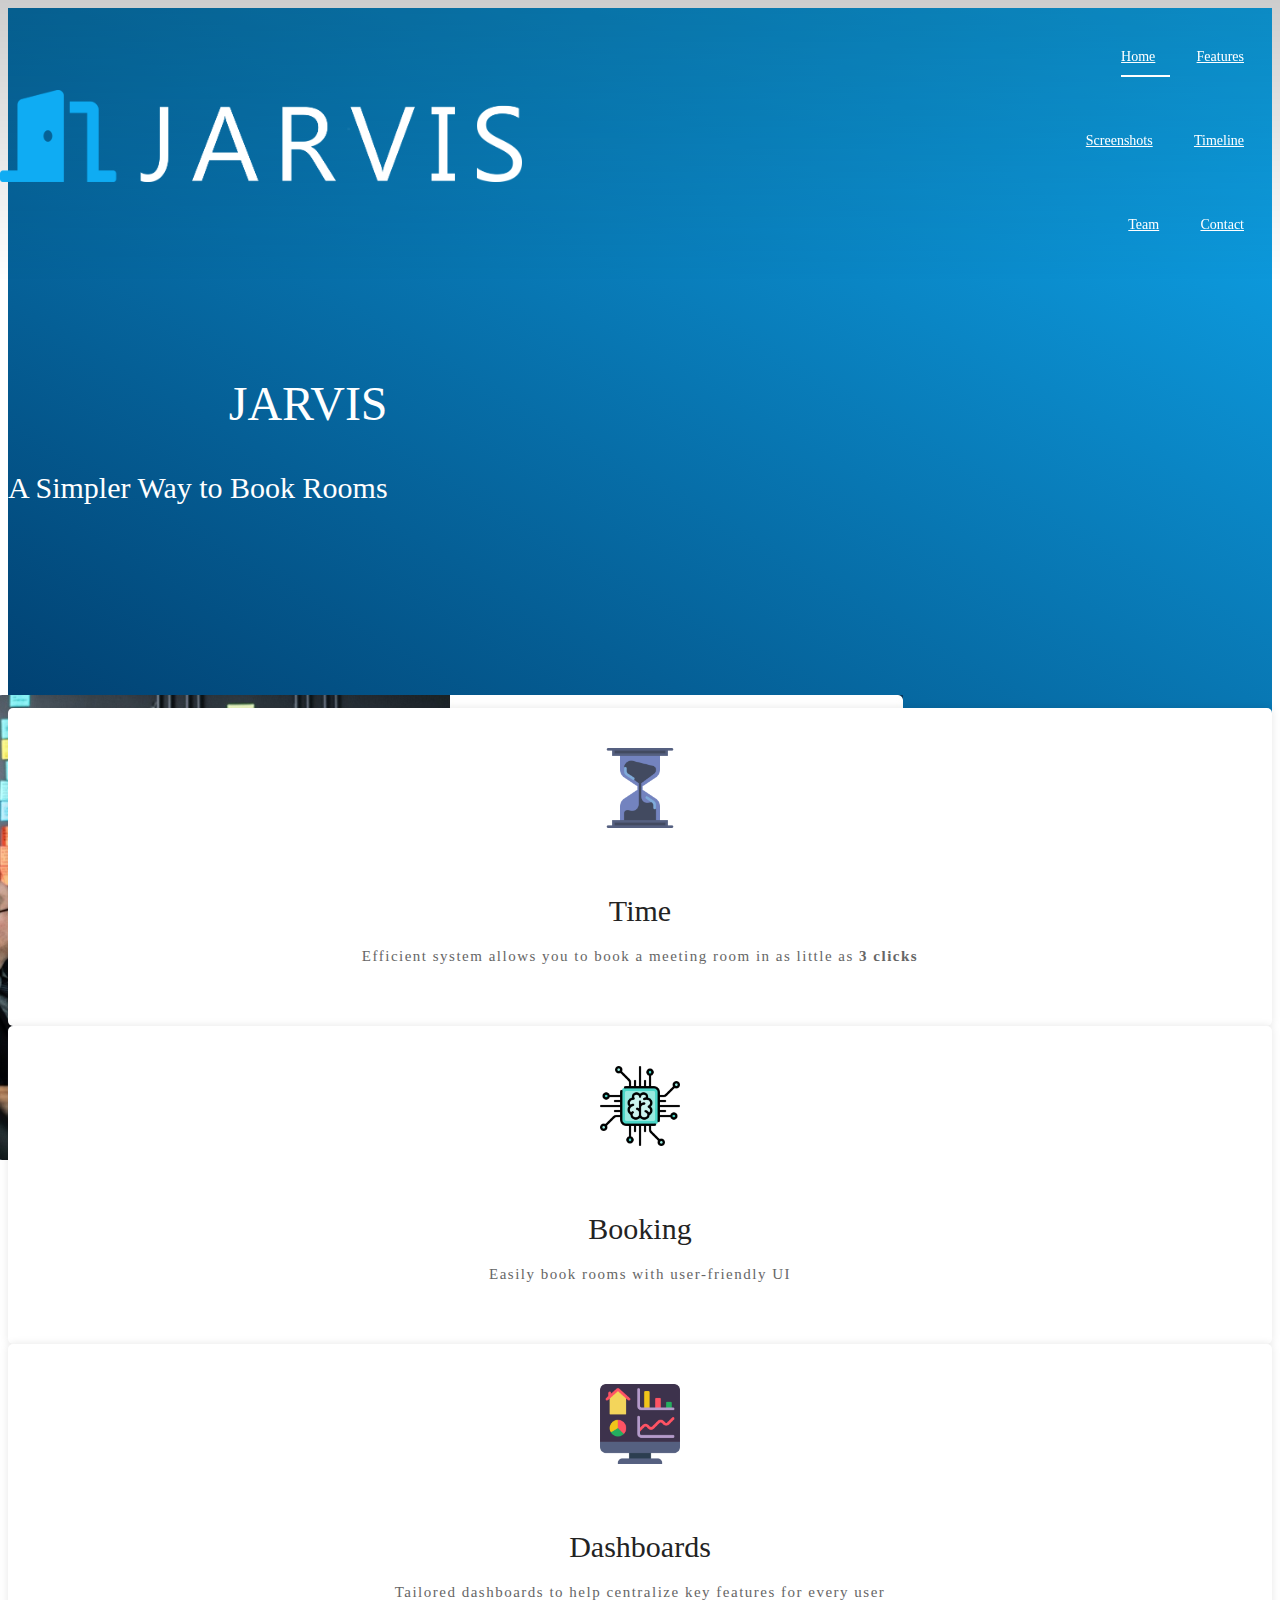
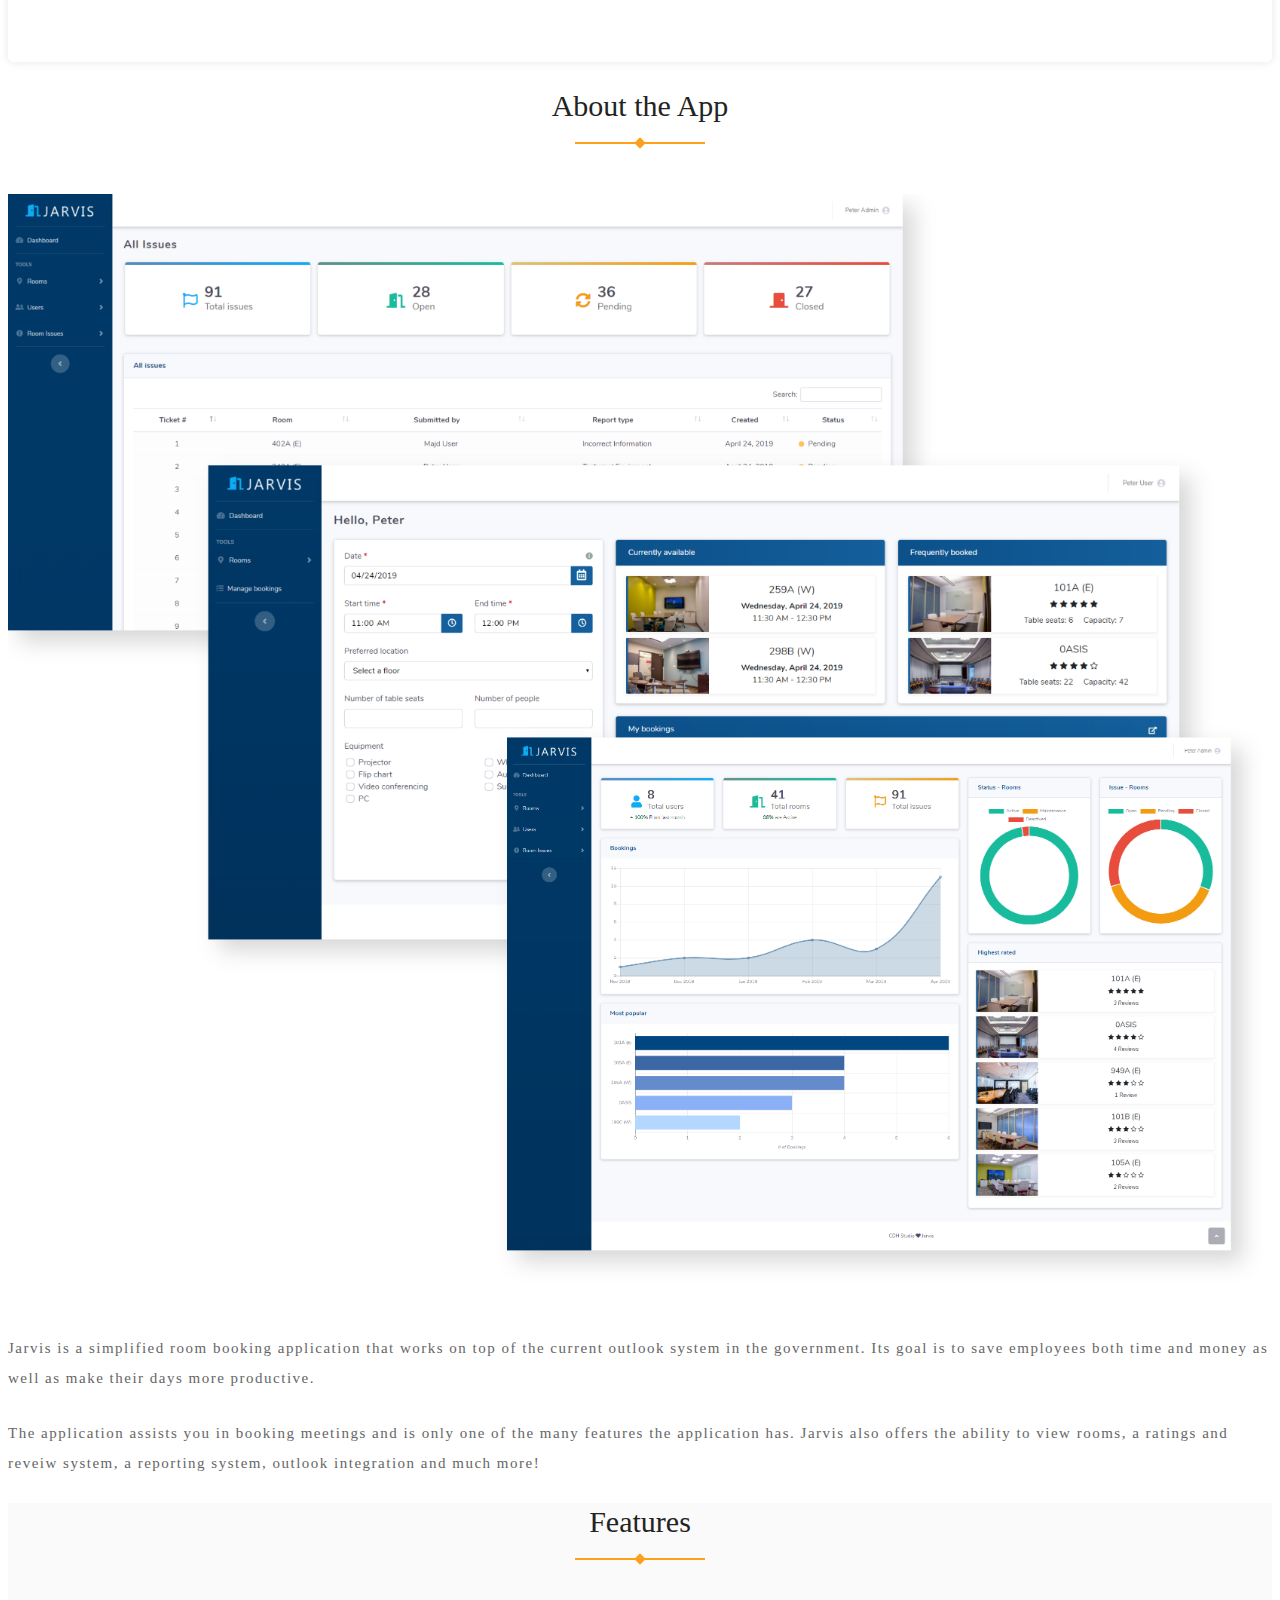
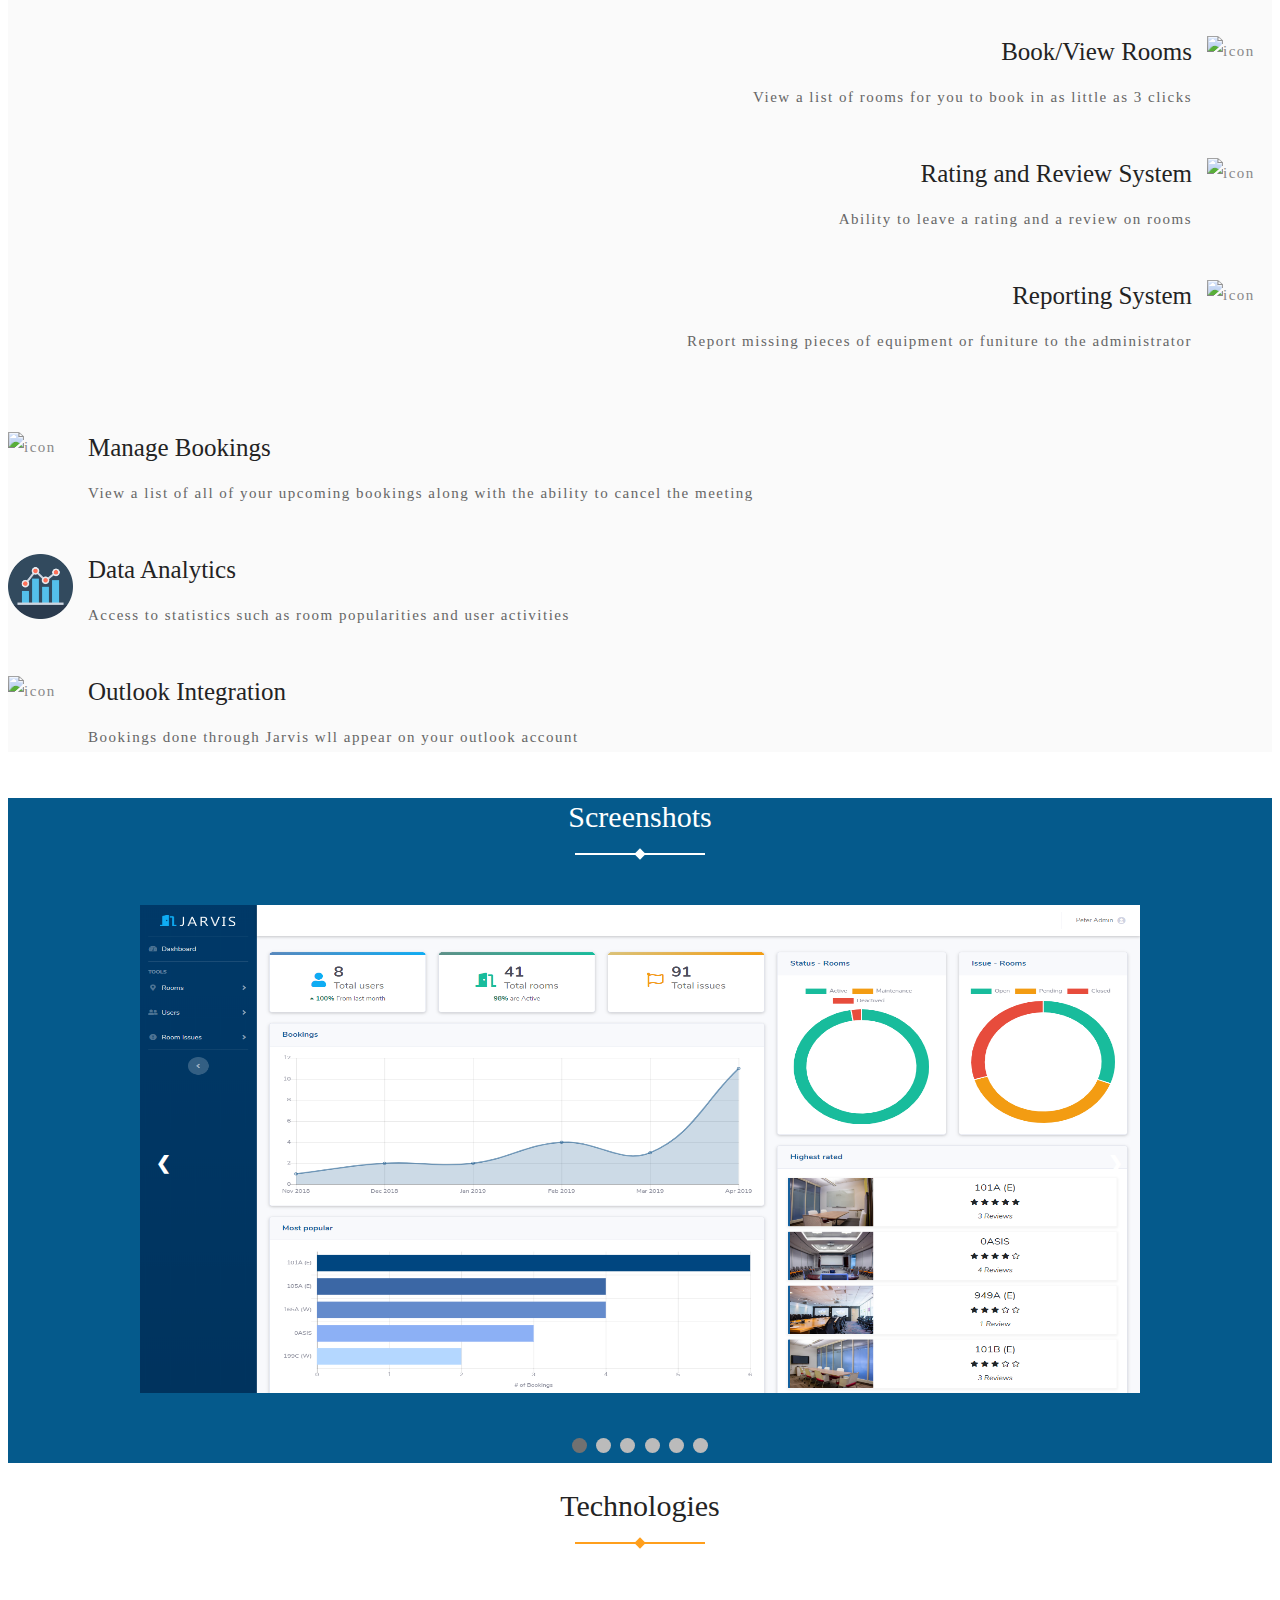
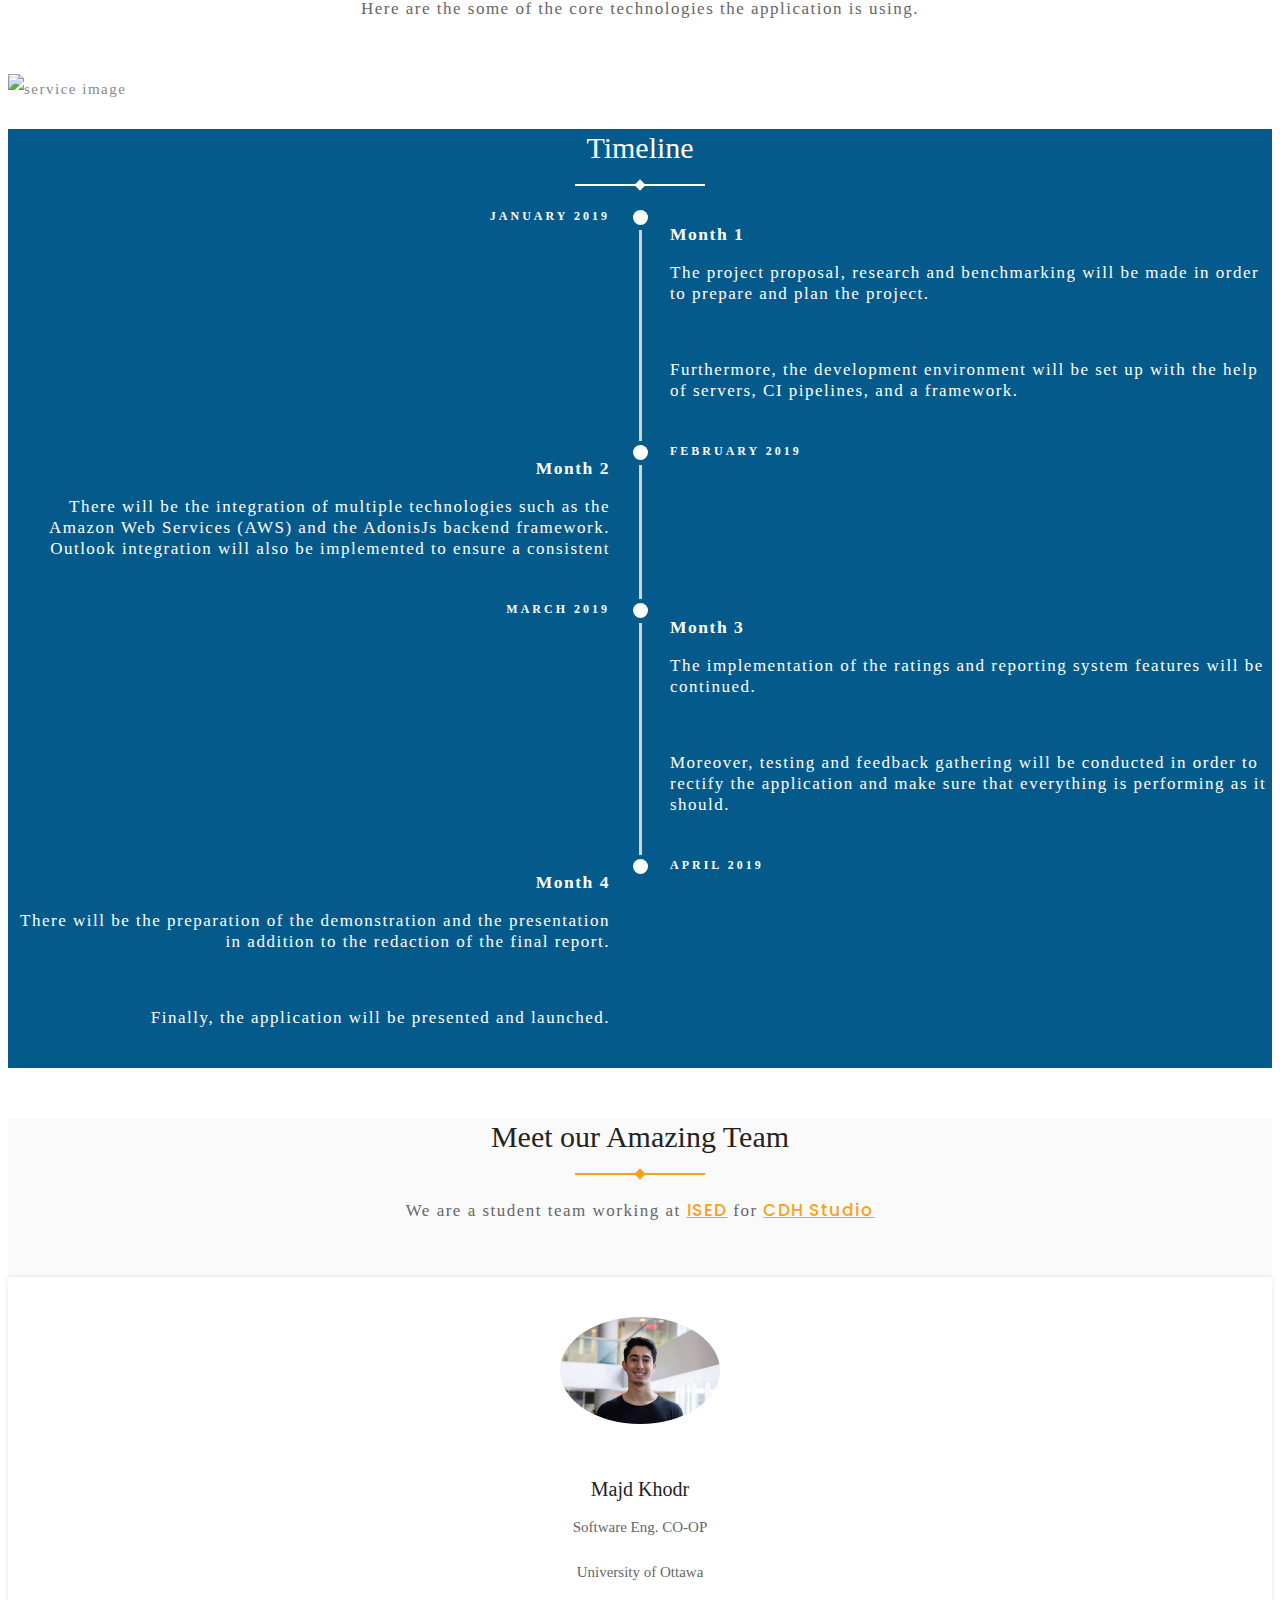
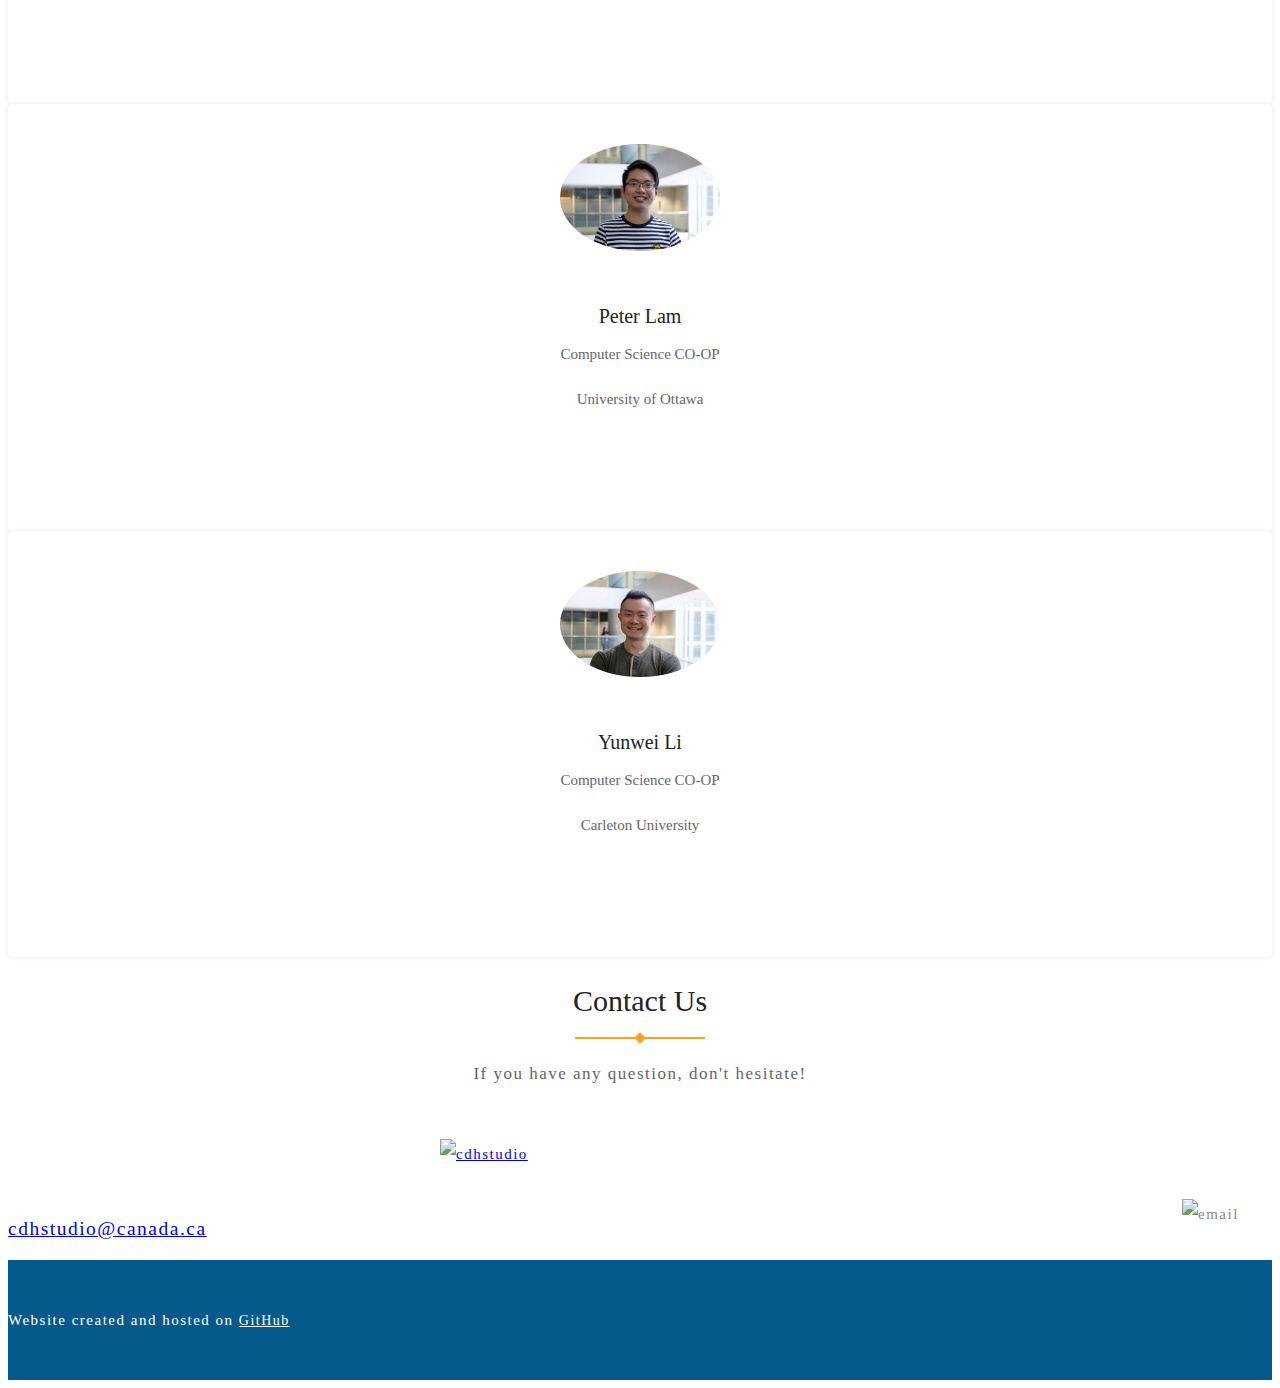
==== commit e6d892a4: "remove chatbot" ====
--- a/index.html
+++ b/index.html
@@ -64,23 +64,35 @@
                             <div class="main-menu">
                                 <nav class="nav-menu">
                                     <ul>
-                                        <li class="active"><a href="#home">
-                                            <span class="en">Home</span>
-                                        </a></li>
-                                        <li><a href="#feature">
-                                            <span class="en">Features</span>
-                                        </a></li>
-                                        <li><a href="#screenshot">
-                                            <span class="en">Screenshots</span>
+                                        <li class="active">
+                                            <a href="#home">
+                                                <span class="en">Home</span>
+                                            </a>
                                         </li>
-                                        <li><a href="#timeline">
-                                            <span class="en">Timeline</span>
+                                        <li>
+                                            <a href="#feature">
+                                                <span class="en">Features</span>
+                                            </a>
                                         </li>
-                                        <li><a href="#team">
-                                            <span class="en">Team</span>
+                                        <li>
+                                            <a href="#screenshot">
+                                                <span class="en">Screenshots</span>
+                                            </a>
                                         </li>
-                                        <li><a href="#contact">
-                                            <span class="en">Contact</span>
+                                        <li>
+                                            <a href="#timeline">
+                                                <span class="en">Timeline</span>
+                                            </a>
+                                        </li>
+                                        <li>
+                                            <a href="#team">
+                                                <span class="en">Team</span>
+                                            </a>
+                                        </li>
+                                        <li>
+                                            <a href="#contact">
+                                                <span class="en">Contact</span>
+                                            </a>
                                         </li>
                                     </ul>
                                 </nav>
@@ -137,12 +149,12 @@
                 </div>
                 <div class="col-md-4 col-sm-4 col-xs-12 col-6">
                     <div class="service-single">
-                        <img src="assets/img/icon/chatbot.png" alt="chatbot" width="80">
+                        <img src="assets/img/icon/booking.png" alt="booking" width="80">
                         <h2>
                             <span class="en">Booking</span>
                         </h2>
                         <p>
-                            <span class="en">Easily book rooms with your very own <strong>Chatbot</strong> assistant</span>
+                            <span class="en">Easily book rooms with user-friendly UI</span>
                         </p>
                     </div>
                 </div>
@@ -180,10 +192,10 @@
                 <div class="col-md-6 col-sm-6 col-xs-12 d-flex flex-center">
                     <div class="about-content">
                         <p>
-                            <span class="en">Jarvis is a simplified room booking application that works on top of the current outlook system in the government. It's goal is to save employees both time and money as well as make their days more productive. </span>
-                        </p>
-                        <p>
-                            <span class="en">The integrated chatbot assists you in booking meetings and is only one of the many features the application has. Jarvis also offers the ability to view rooms, a ratings and reveiw system, a reporting system, outlook integration and much more!</span>
+                            <span class="en">Jarvis is a simplified room booking application that works on top of the current outlook system in the government. Its goal is to save employees both time and money as well as make their days more productive. </span>
+                        </p>
+                        <p>
+                            <span class="en">The application assists you in booking meetings and is only one of the many features the application has. Jarvis also offers the ability to view rooms, a ratings and reveiw system, a reporting system, outlook integration and much more!</span>
                         </p>
                     </div>
                 </div>
@@ -253,11 +265,11 @@
                             </div>
                         </div>
                         <div class="ft-single">
-                            <img src="assets/img/icon/feature/bot.png" alt="icon" width="65" height="65">
+                            <img src="assets/img/icon/feature/data.png" alt="icon" width="65" height="65">
                             <div class="meta-content">
-                                <h2>Chatbot</h2>
+                                <h2>Data Analytics</h2>
                                 <p>
-                                    <span class="en">Message a chatbot Assistant to books and view rooms.</span>
+                                    <span class="en">Access to statistics such as room popularities and user activities</span>
                                 </p>
                             </div>
                         </div>
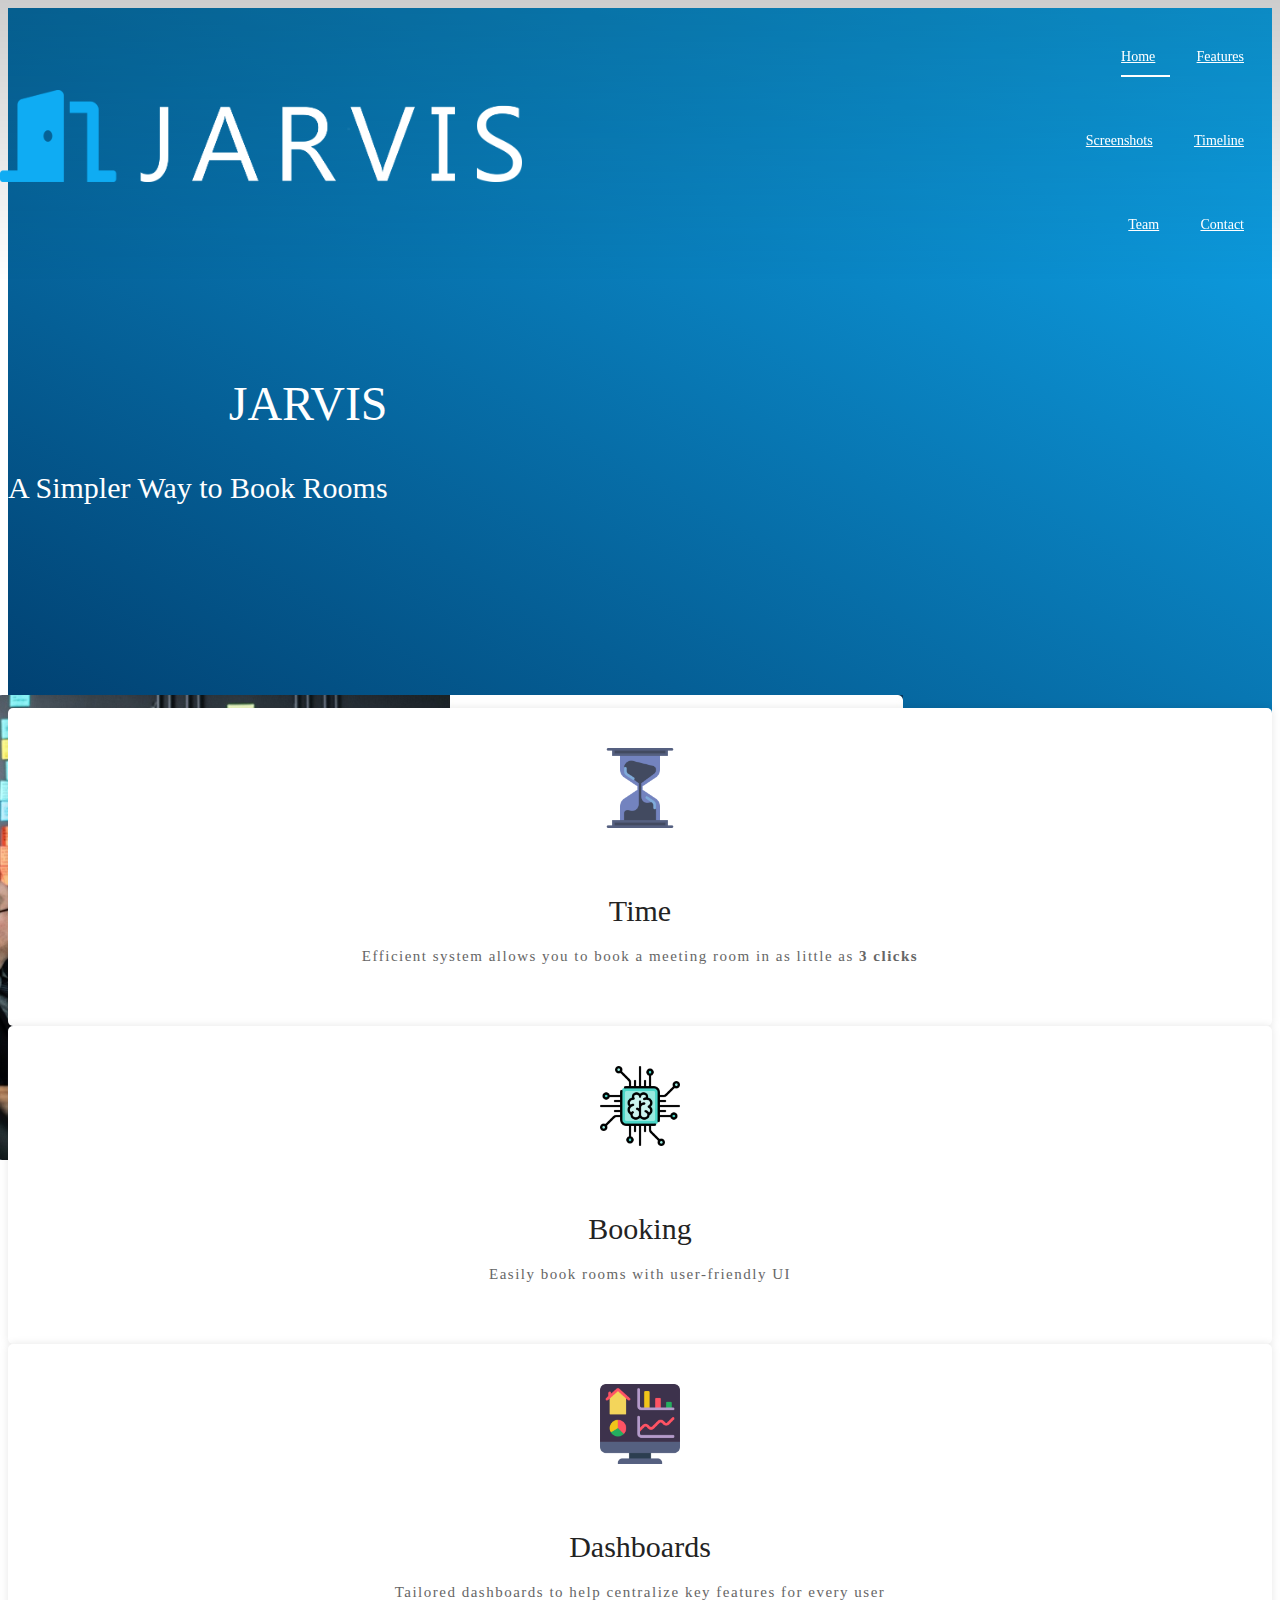
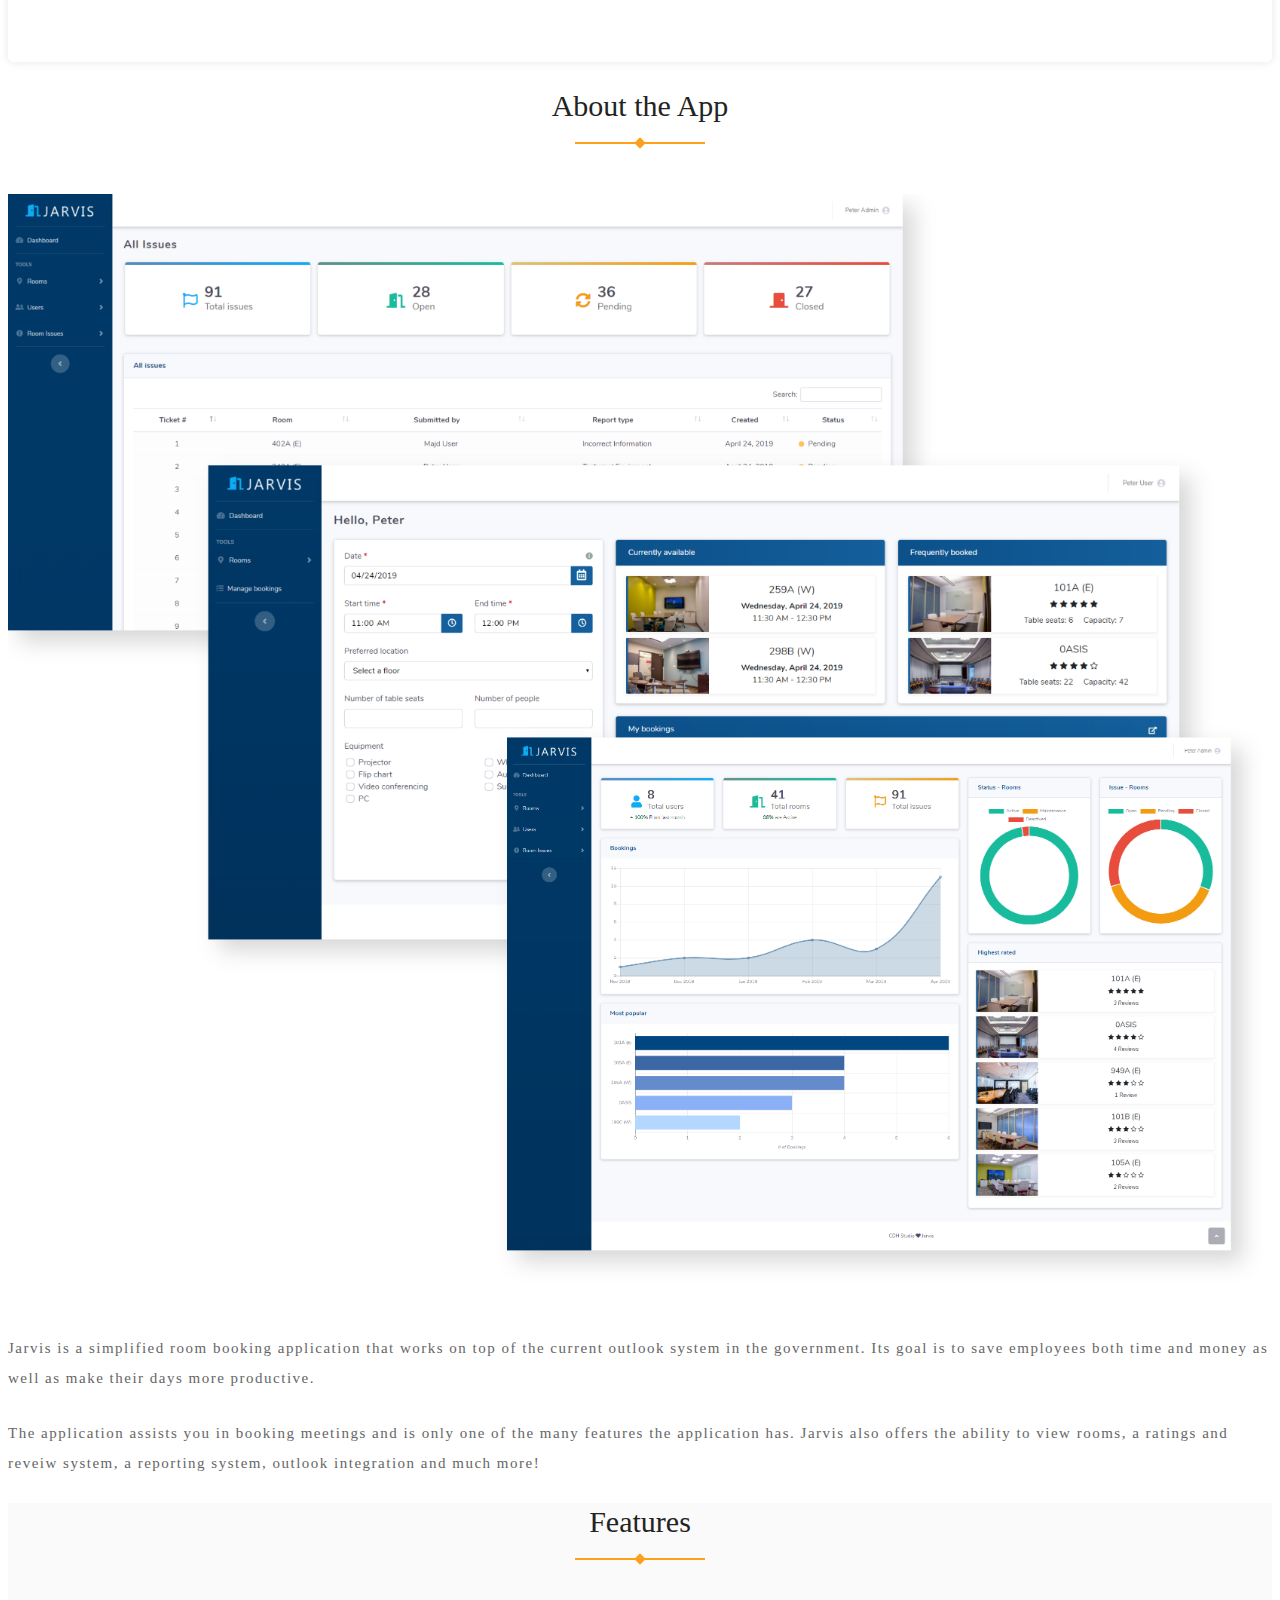
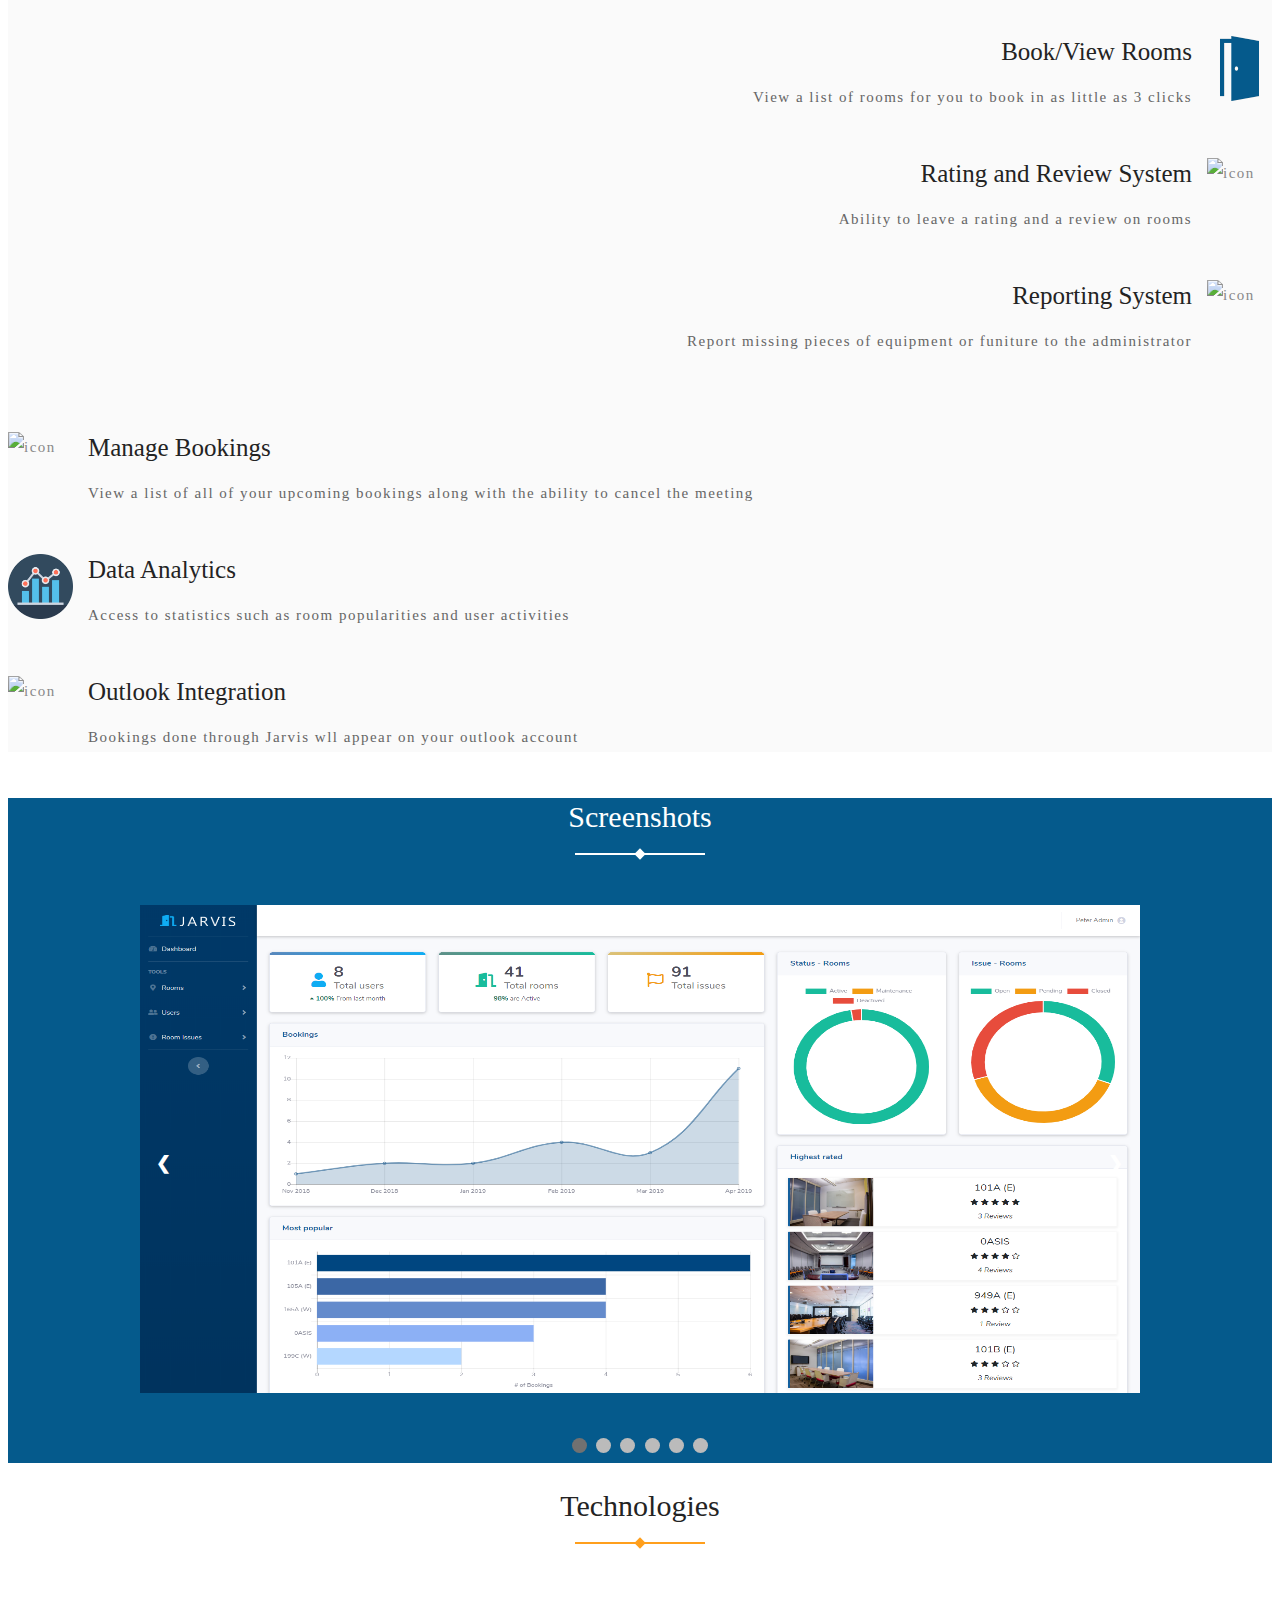
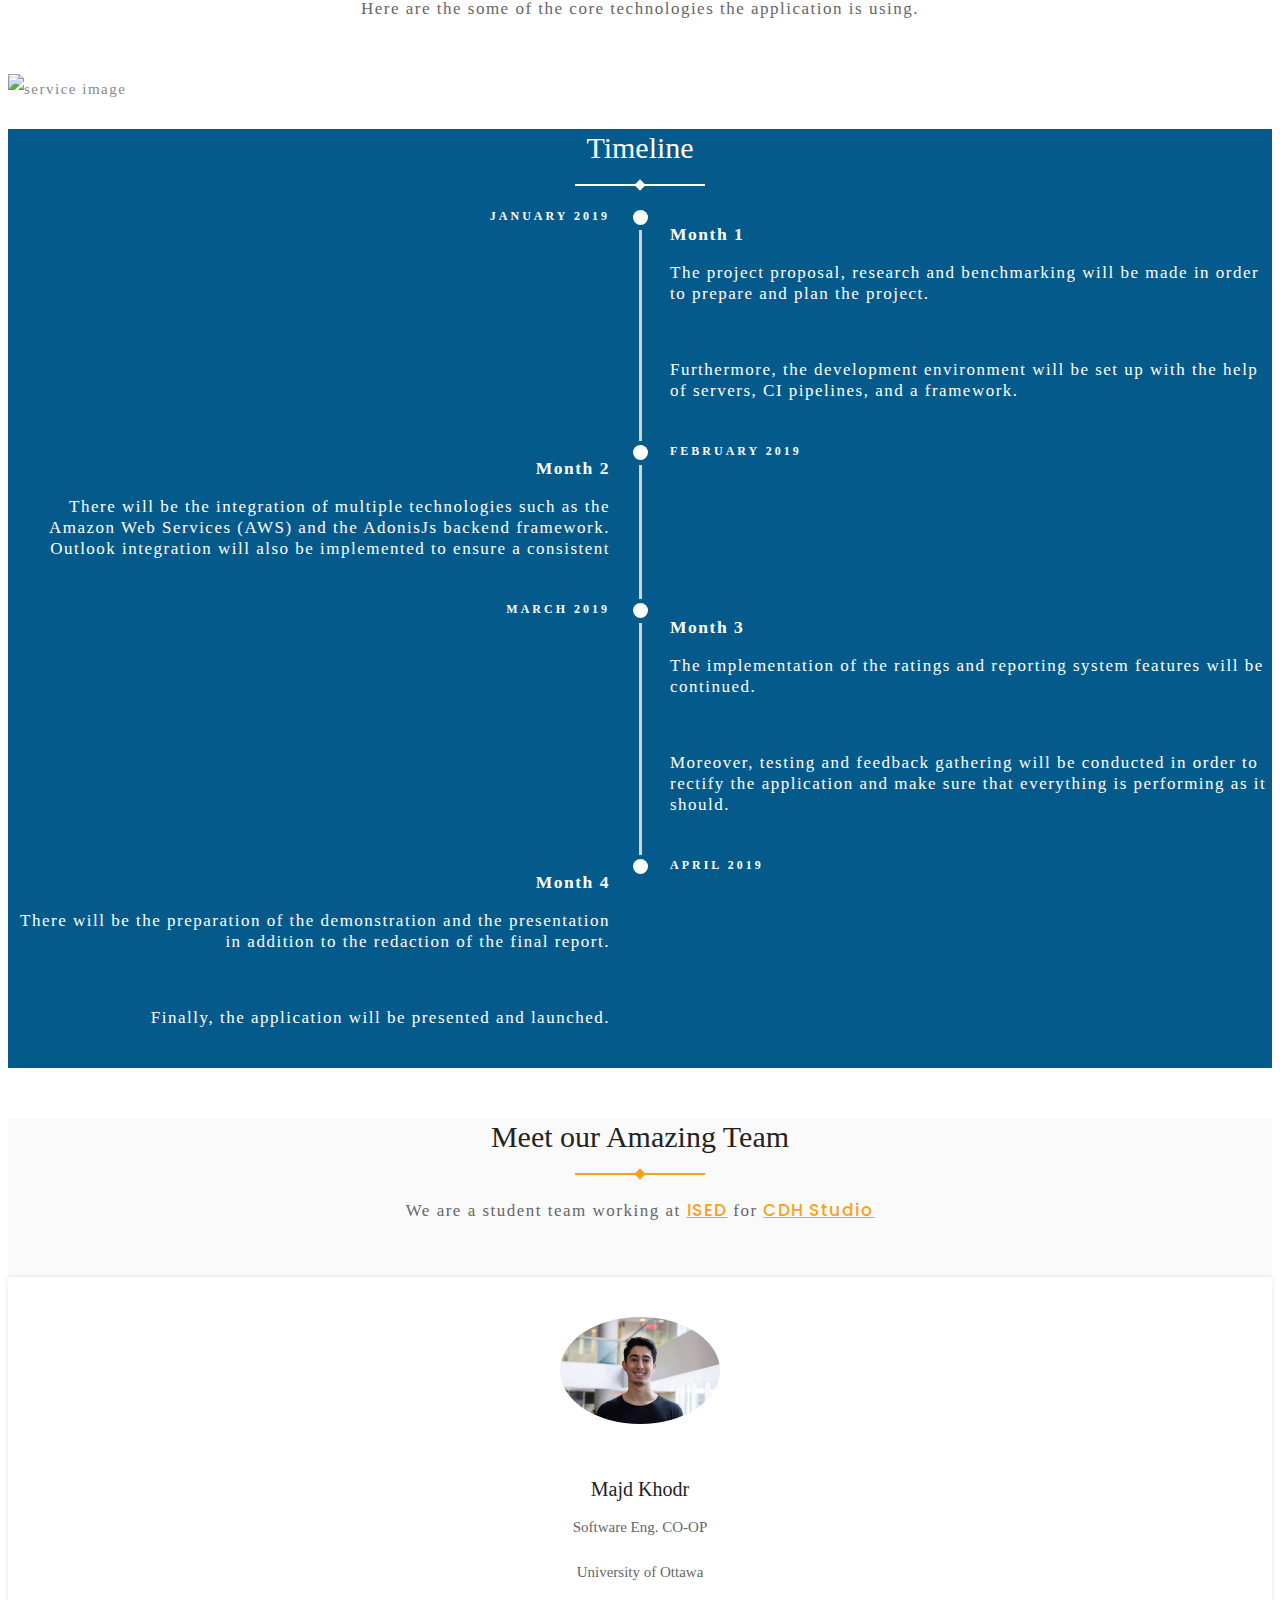
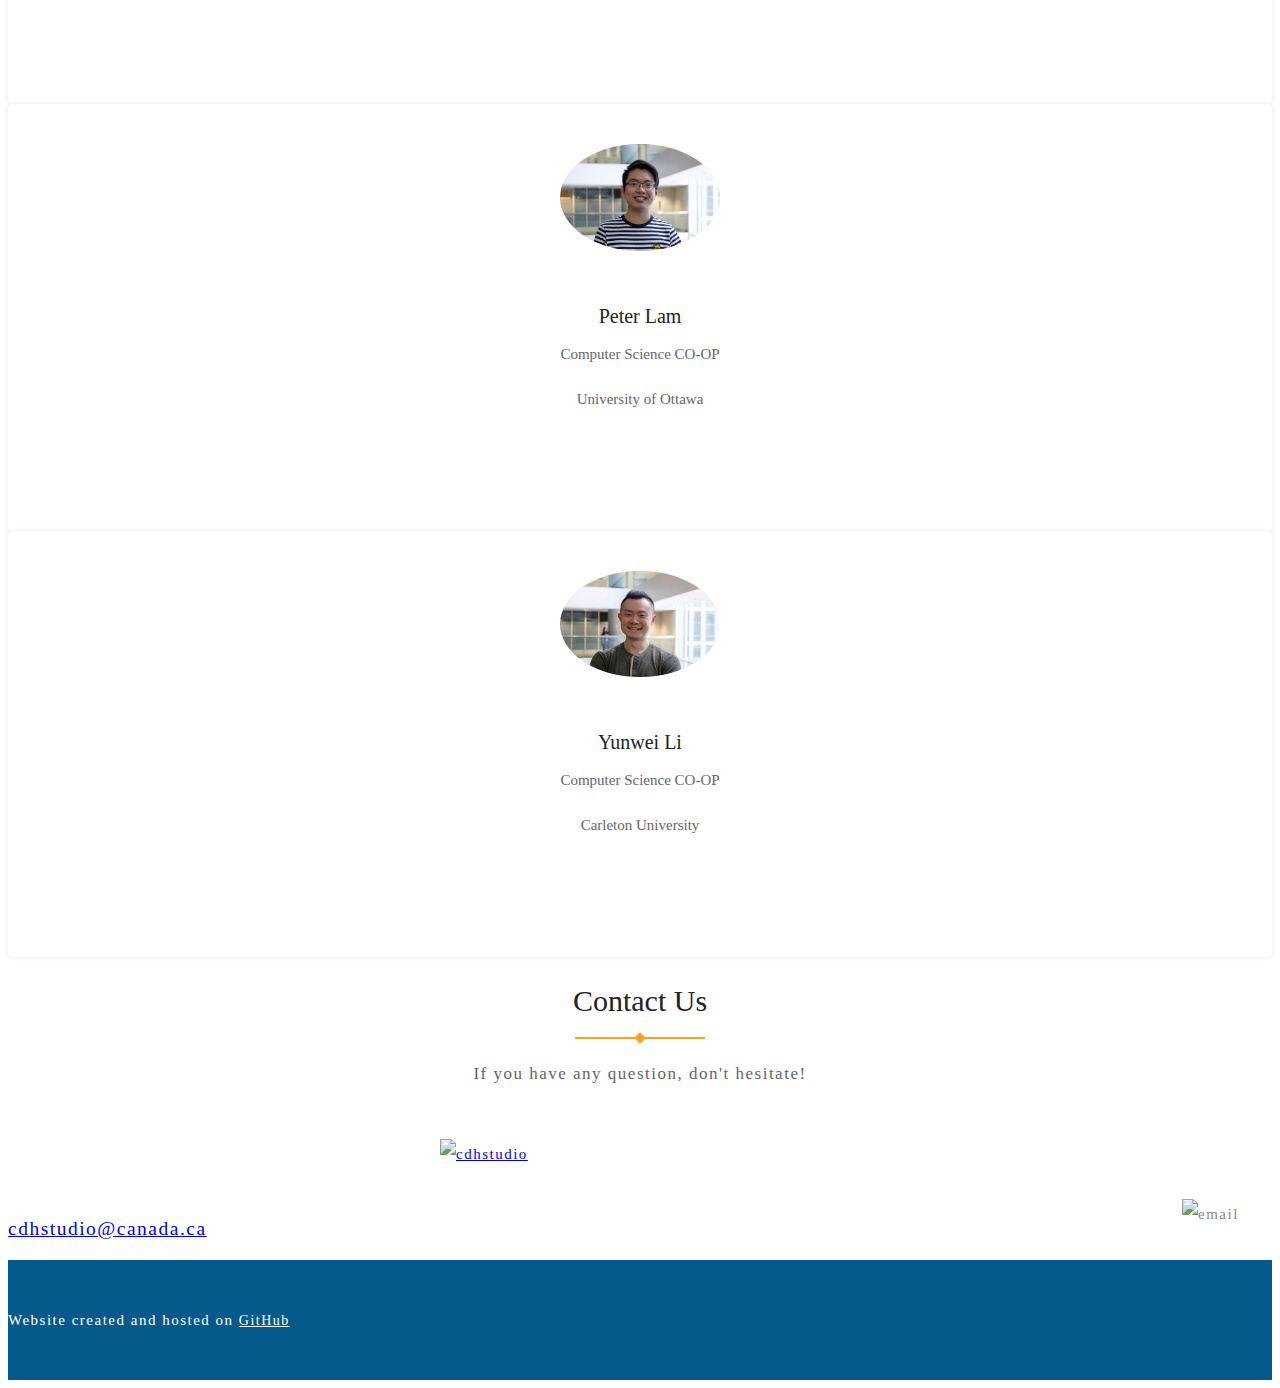
==== commit e465aa5f: "door png color" ====
--- a/index.html
+++ b/index.html
@@ -216,7 +216,7 @@
                 <div class="col-md-6 col-sm-6 col-xs-12">
                     <div class="ft-content rtl">
                         <div class="ft-single">
-                            <img src="assets/img/icon/feature/door.png" alt="icon" width="65" height="65">
+                            <img src="assets/img/icon/feature/door2.png" alt="icon" width="65" height="65">
                             <div class="meta-content">
                                 <h2>
                                     <span class="en">Book/View Rooms</span>
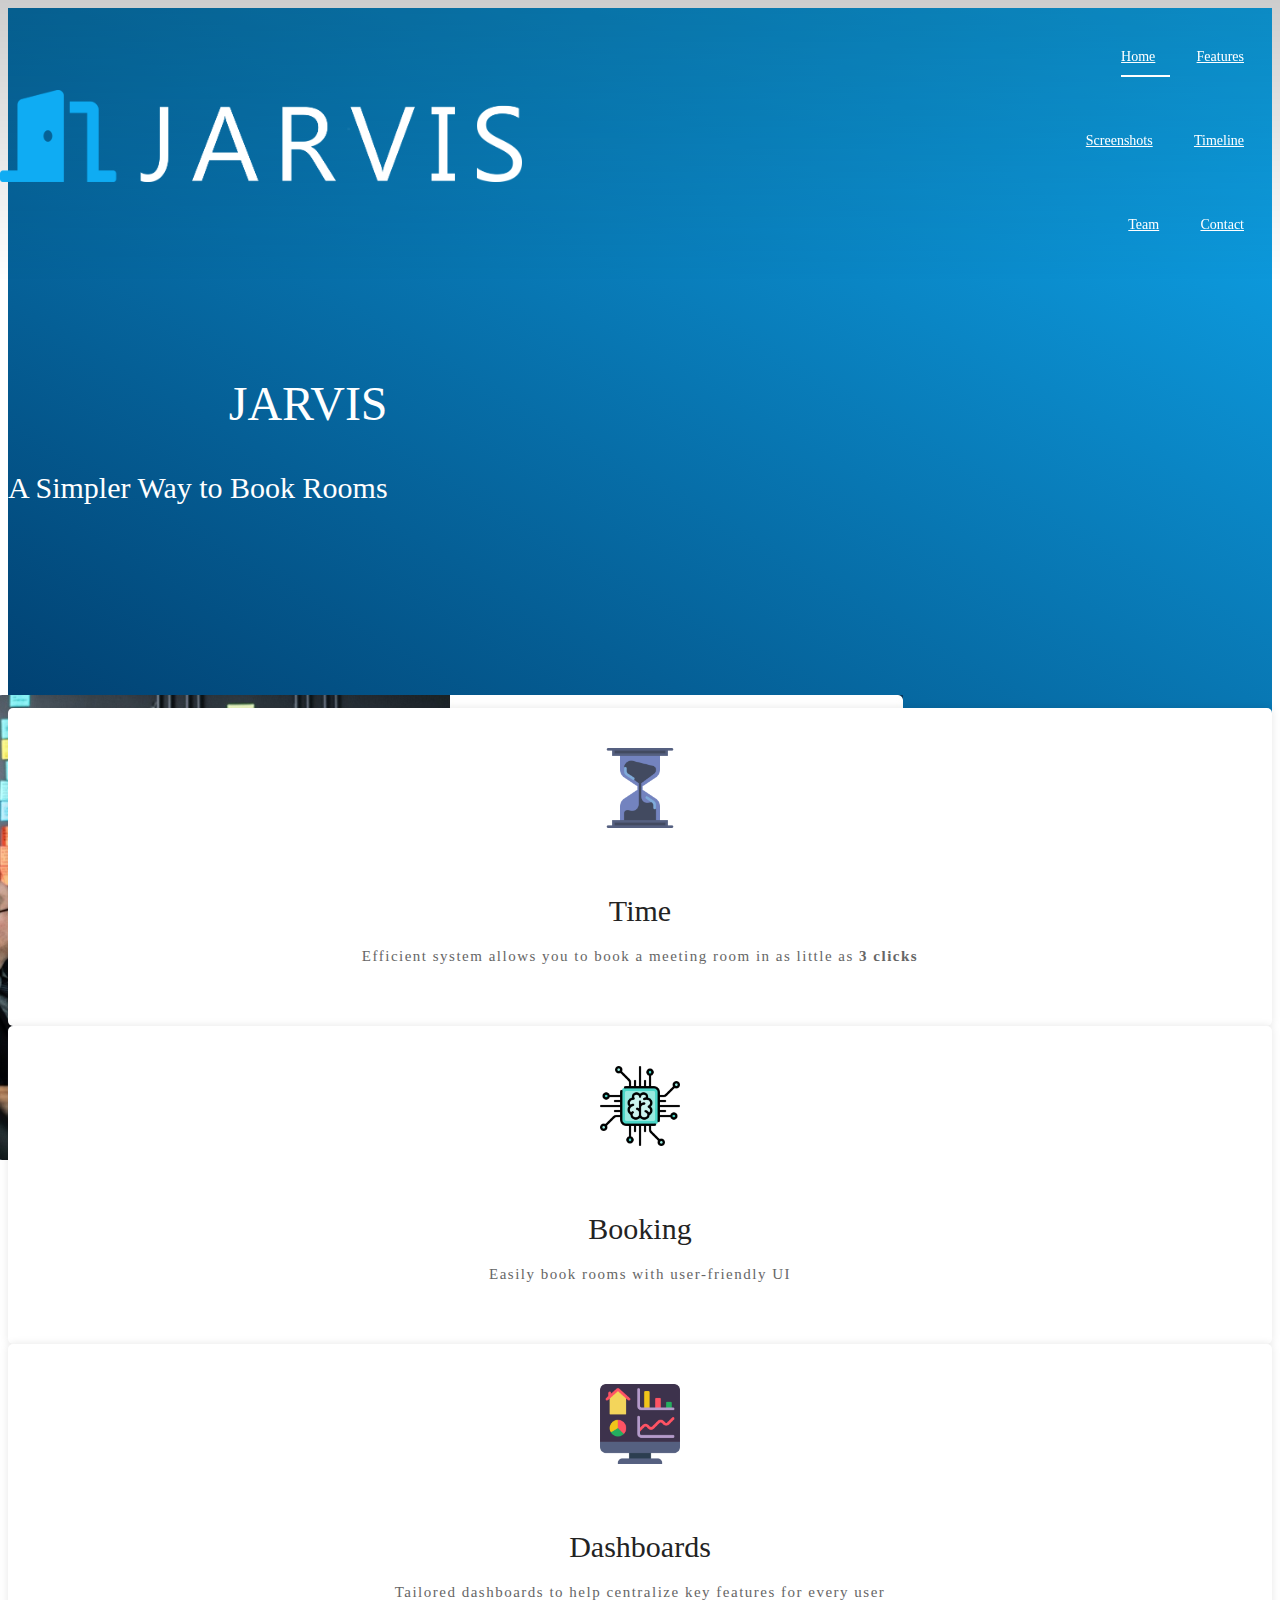
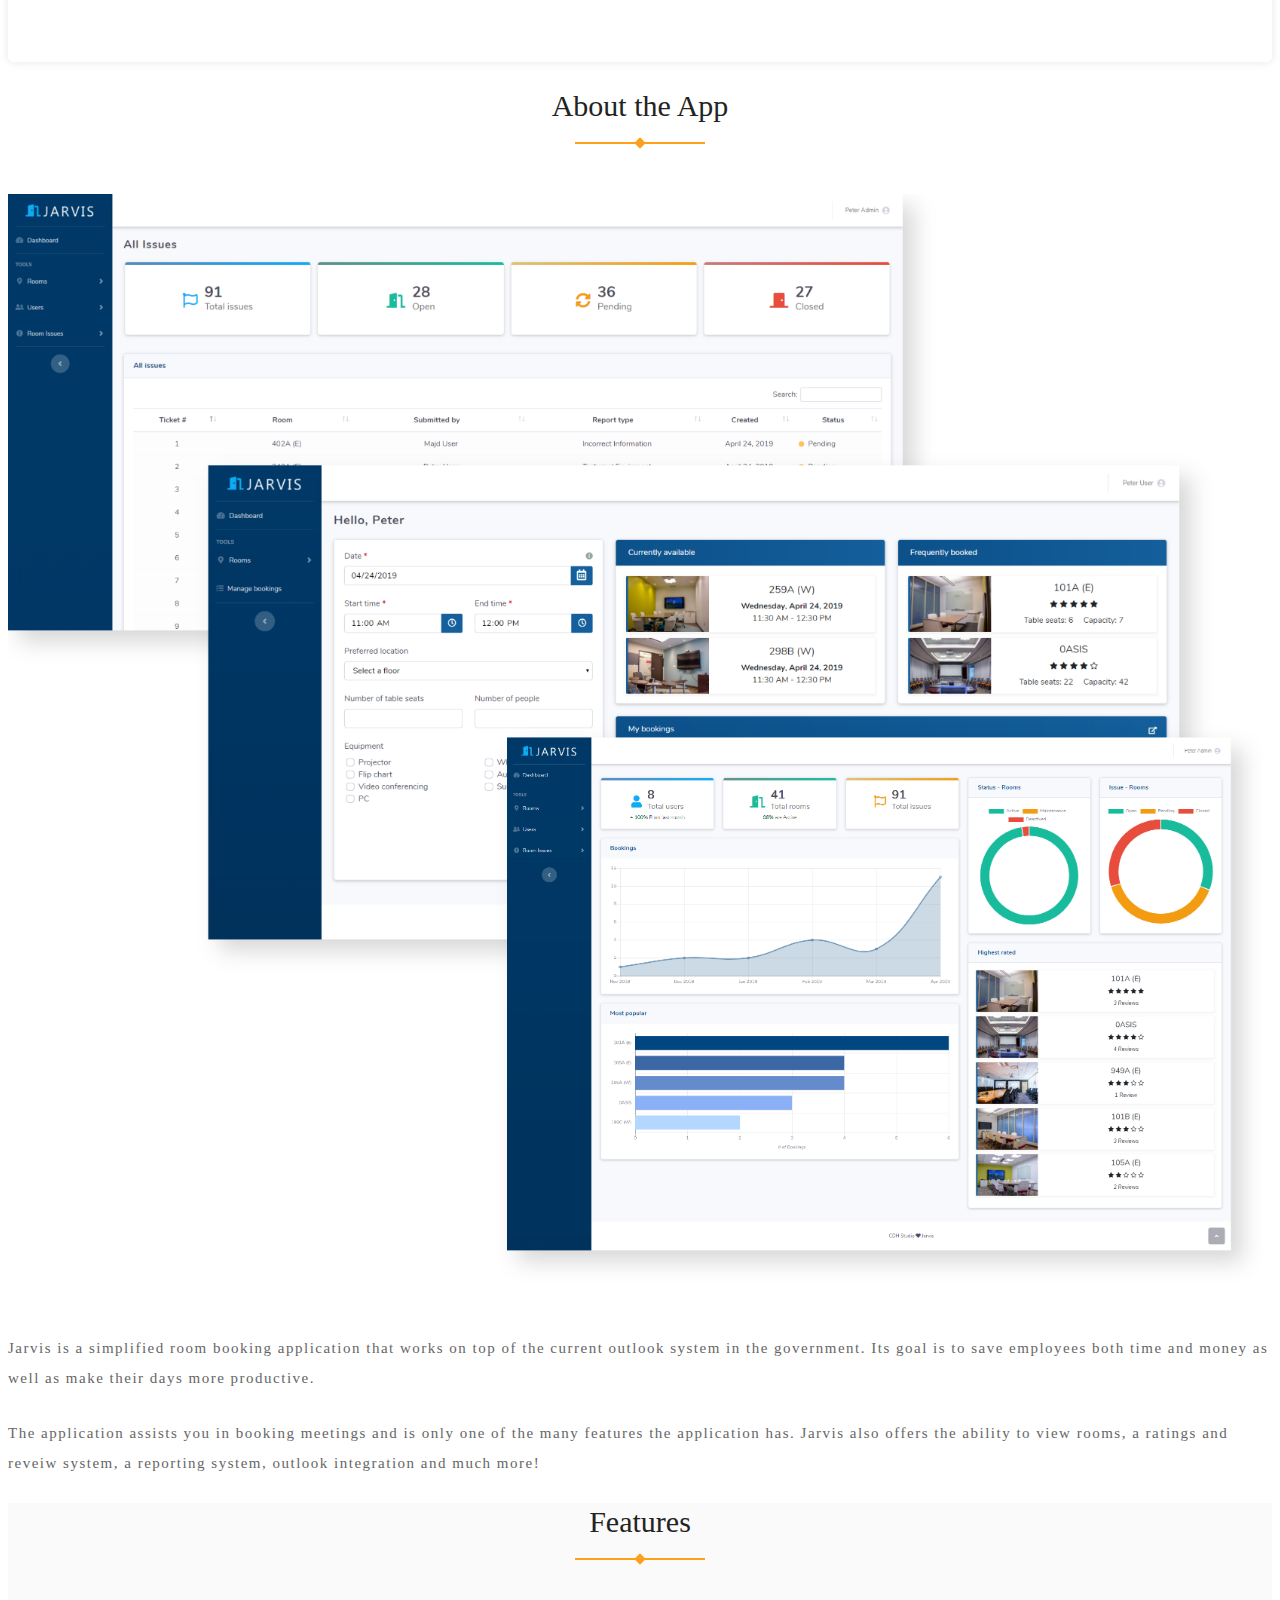
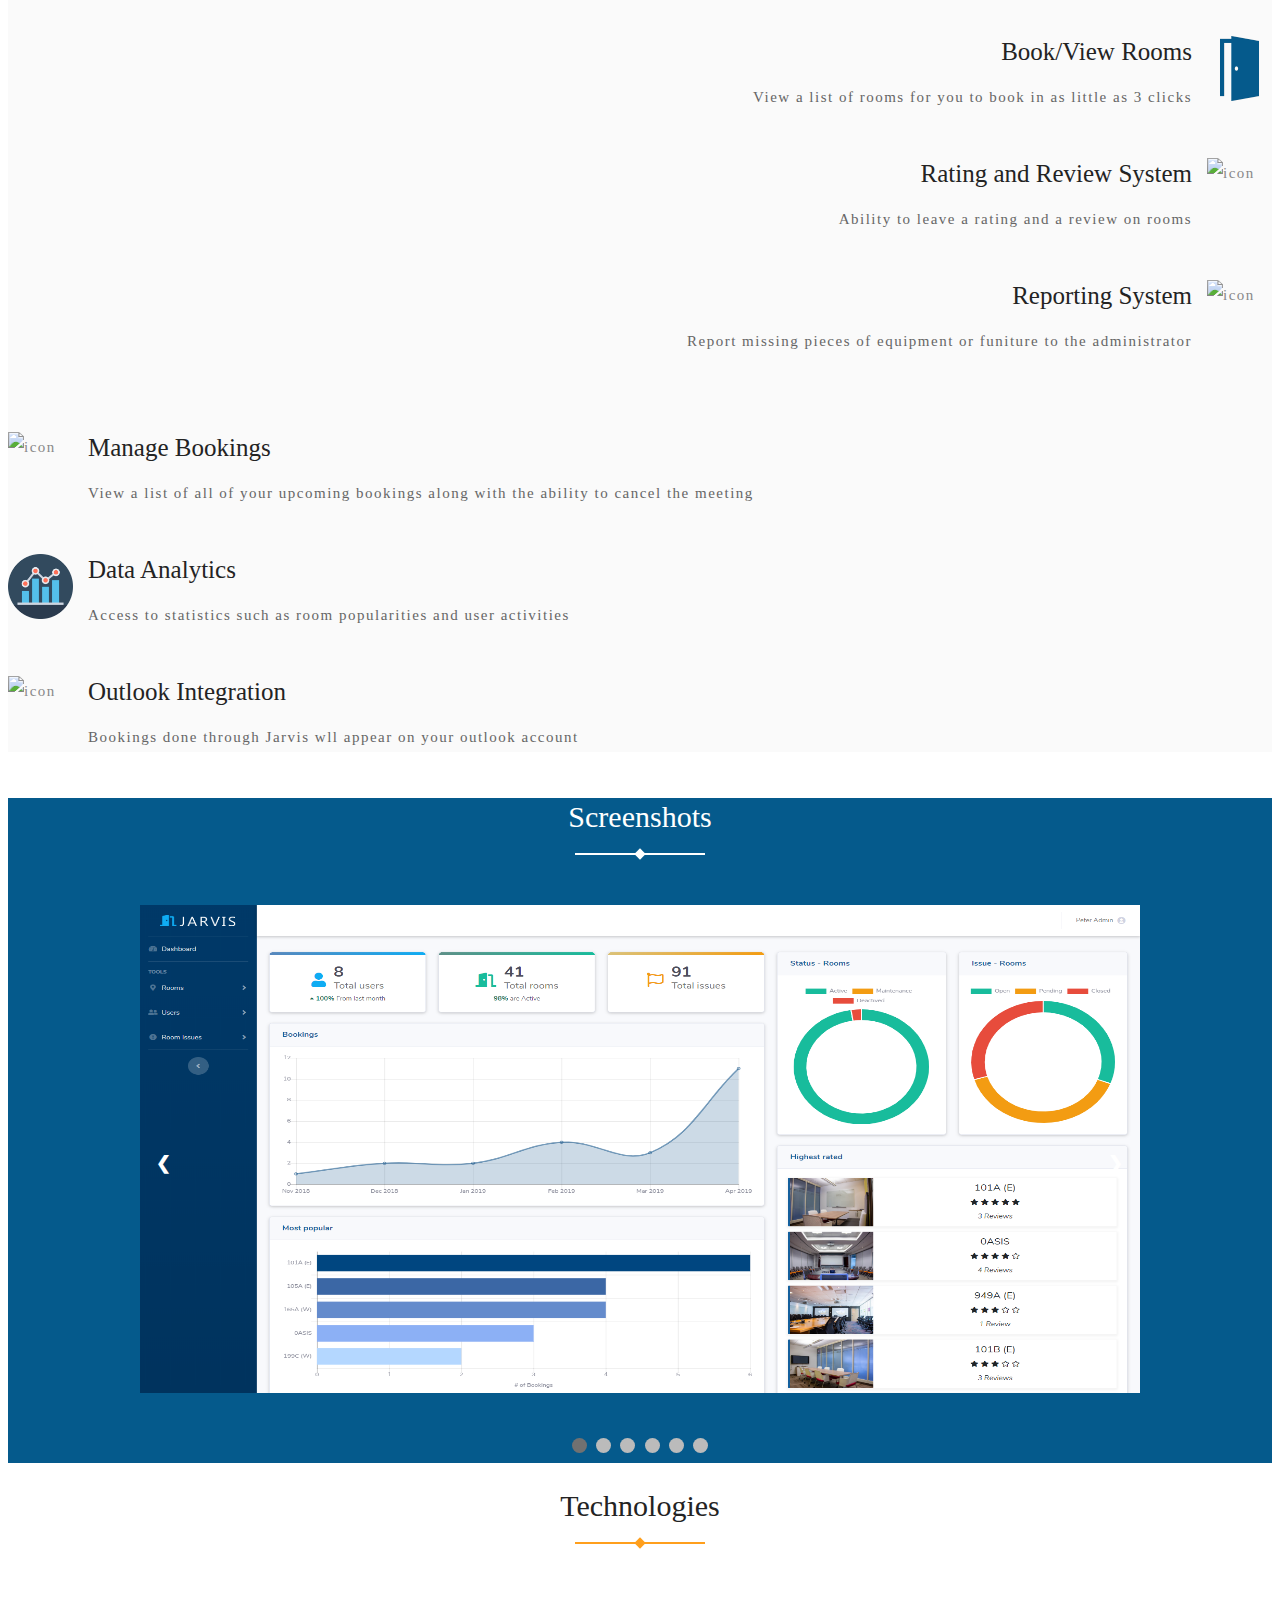
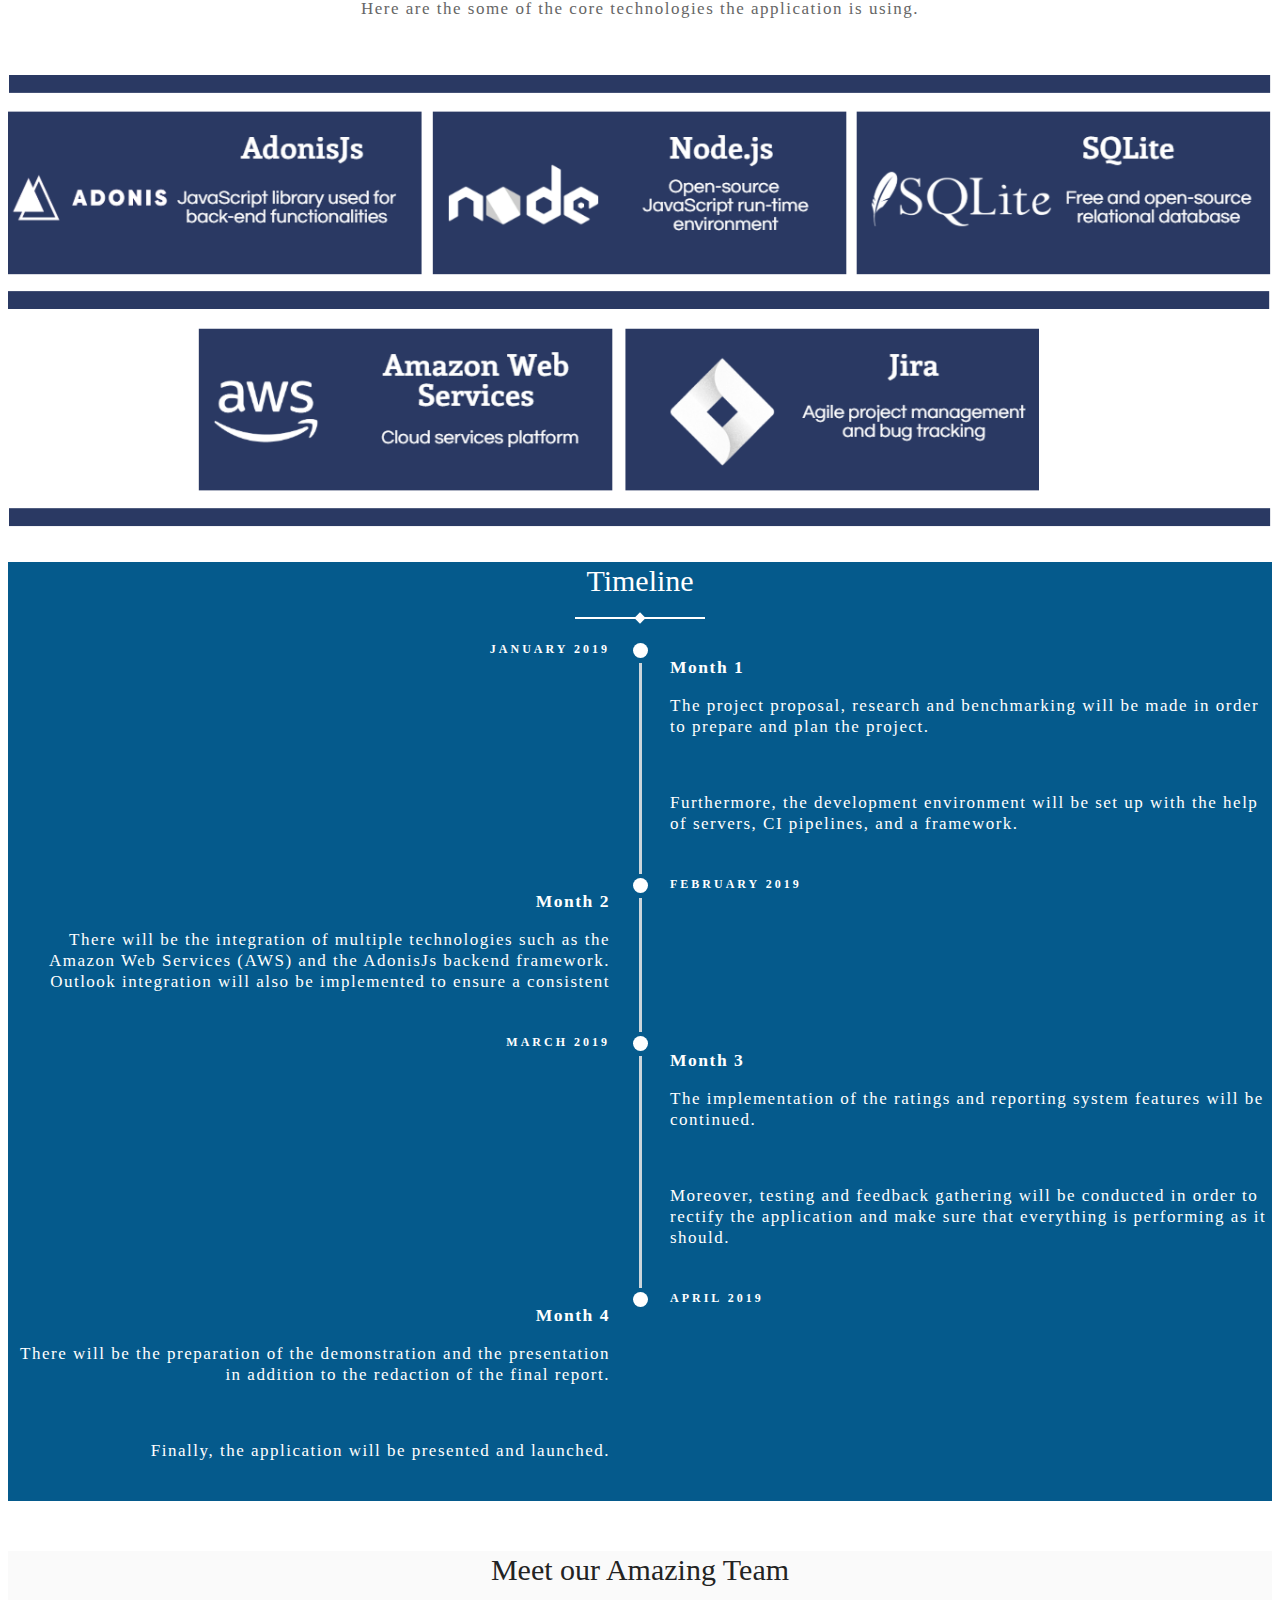
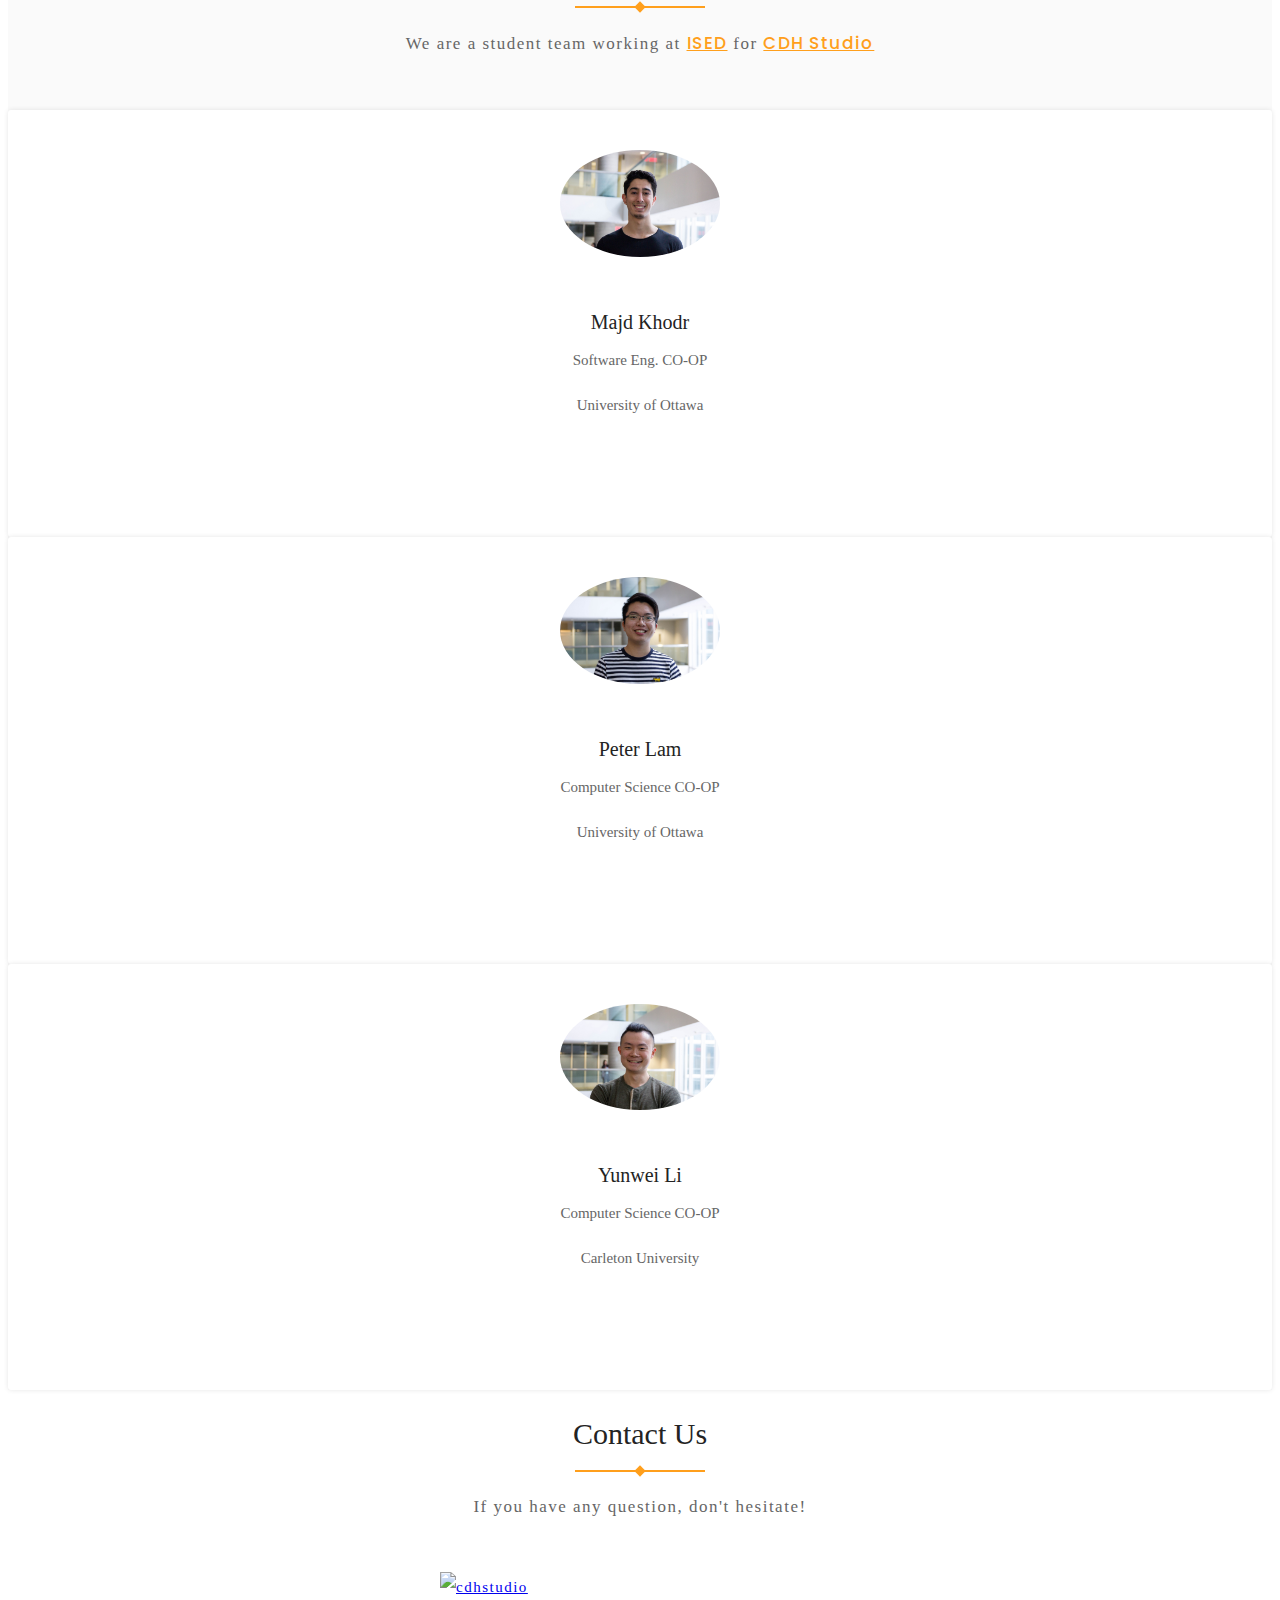
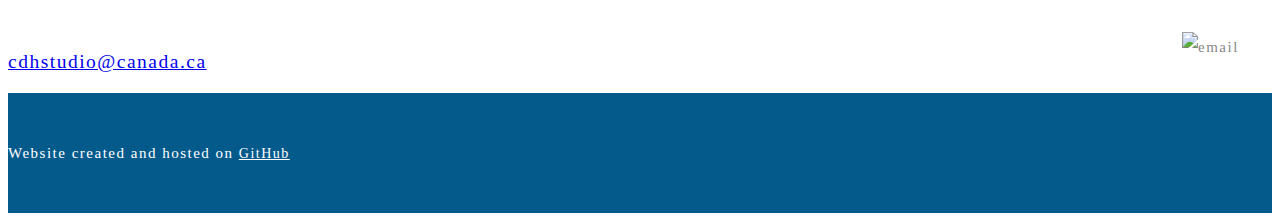
==== commit da3182a5: "tech pic relocate" ====
--- a/index.html
+++ b/index.html
@@ -385,7 +385,7 @@
                     <span class="en">Here are the some of the core technologies the application is using.</span>
                 </p>
             </div>
-            <img src="assets/img/technologies/technologies.png" alt="service image">
+            <img src="assets/img/technologies.png" alt="service image">
         </div>
     </section>
     <!-- technologies area end -->
